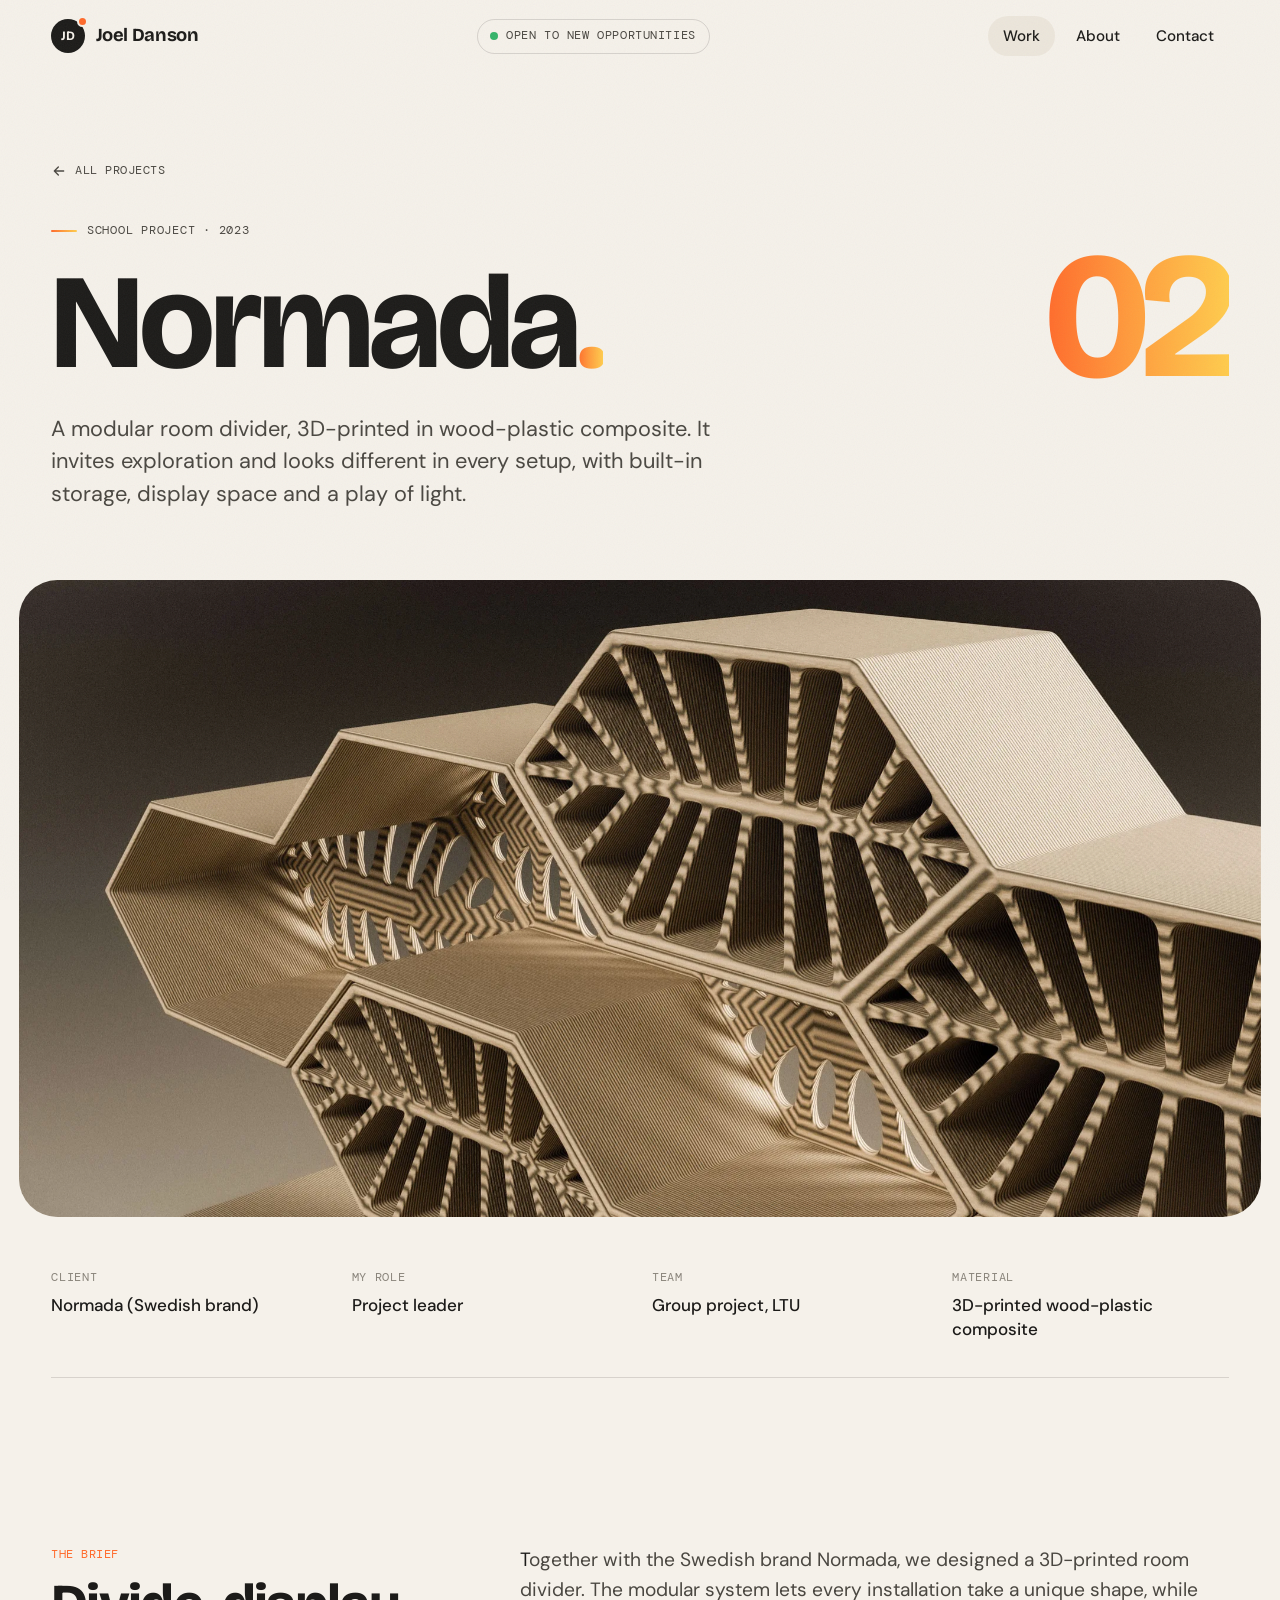
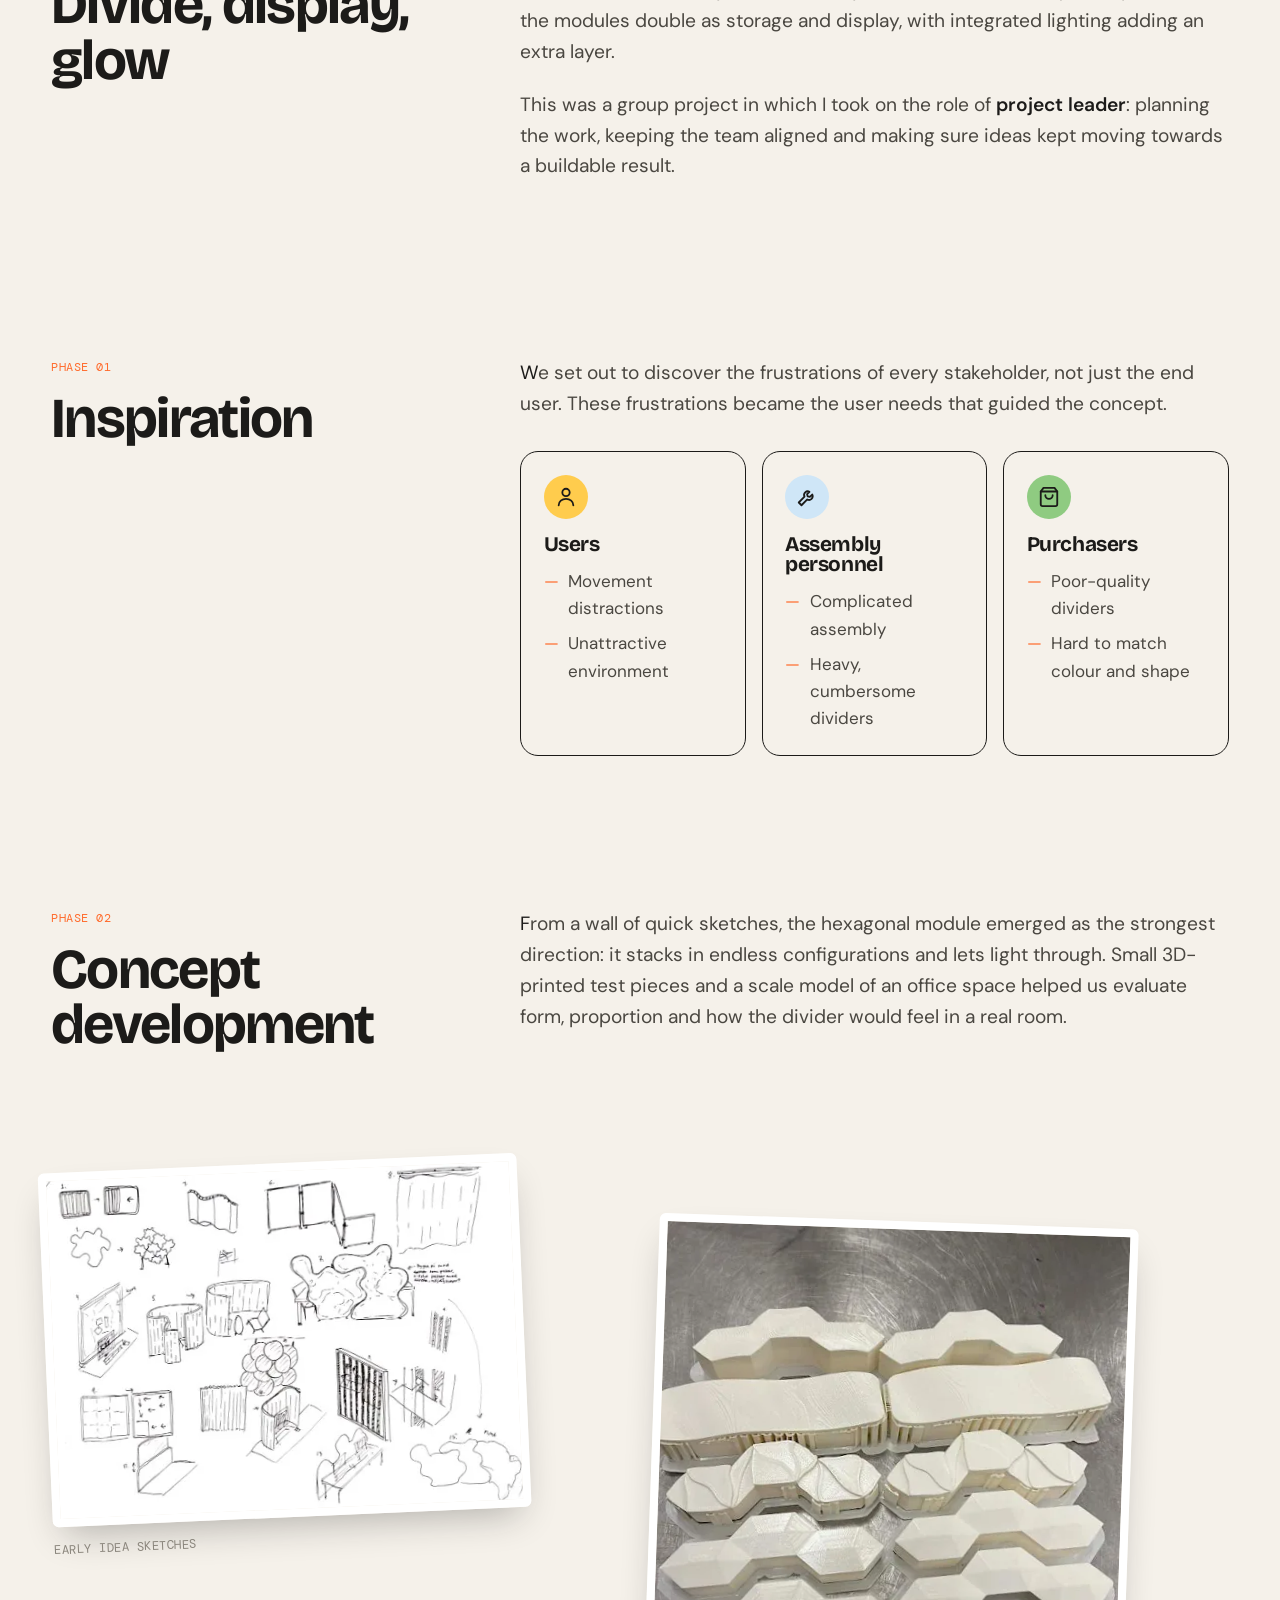
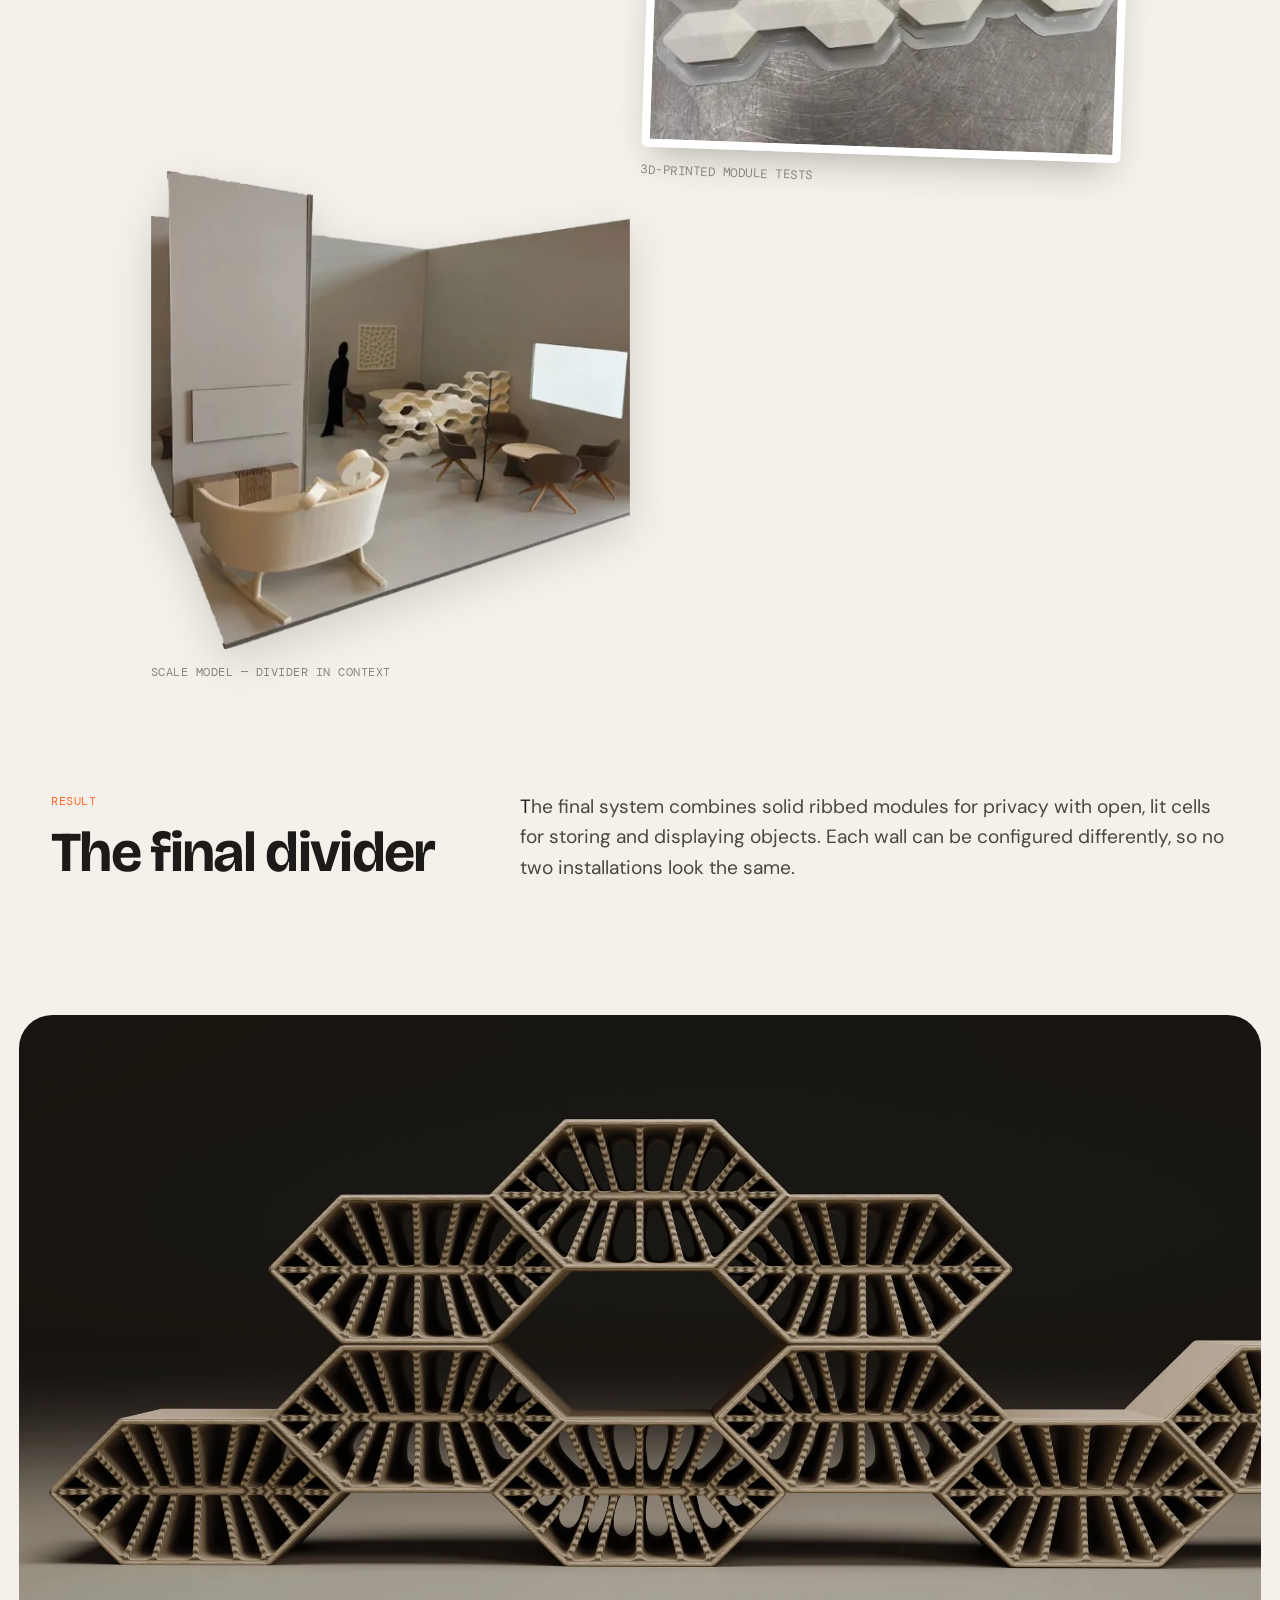
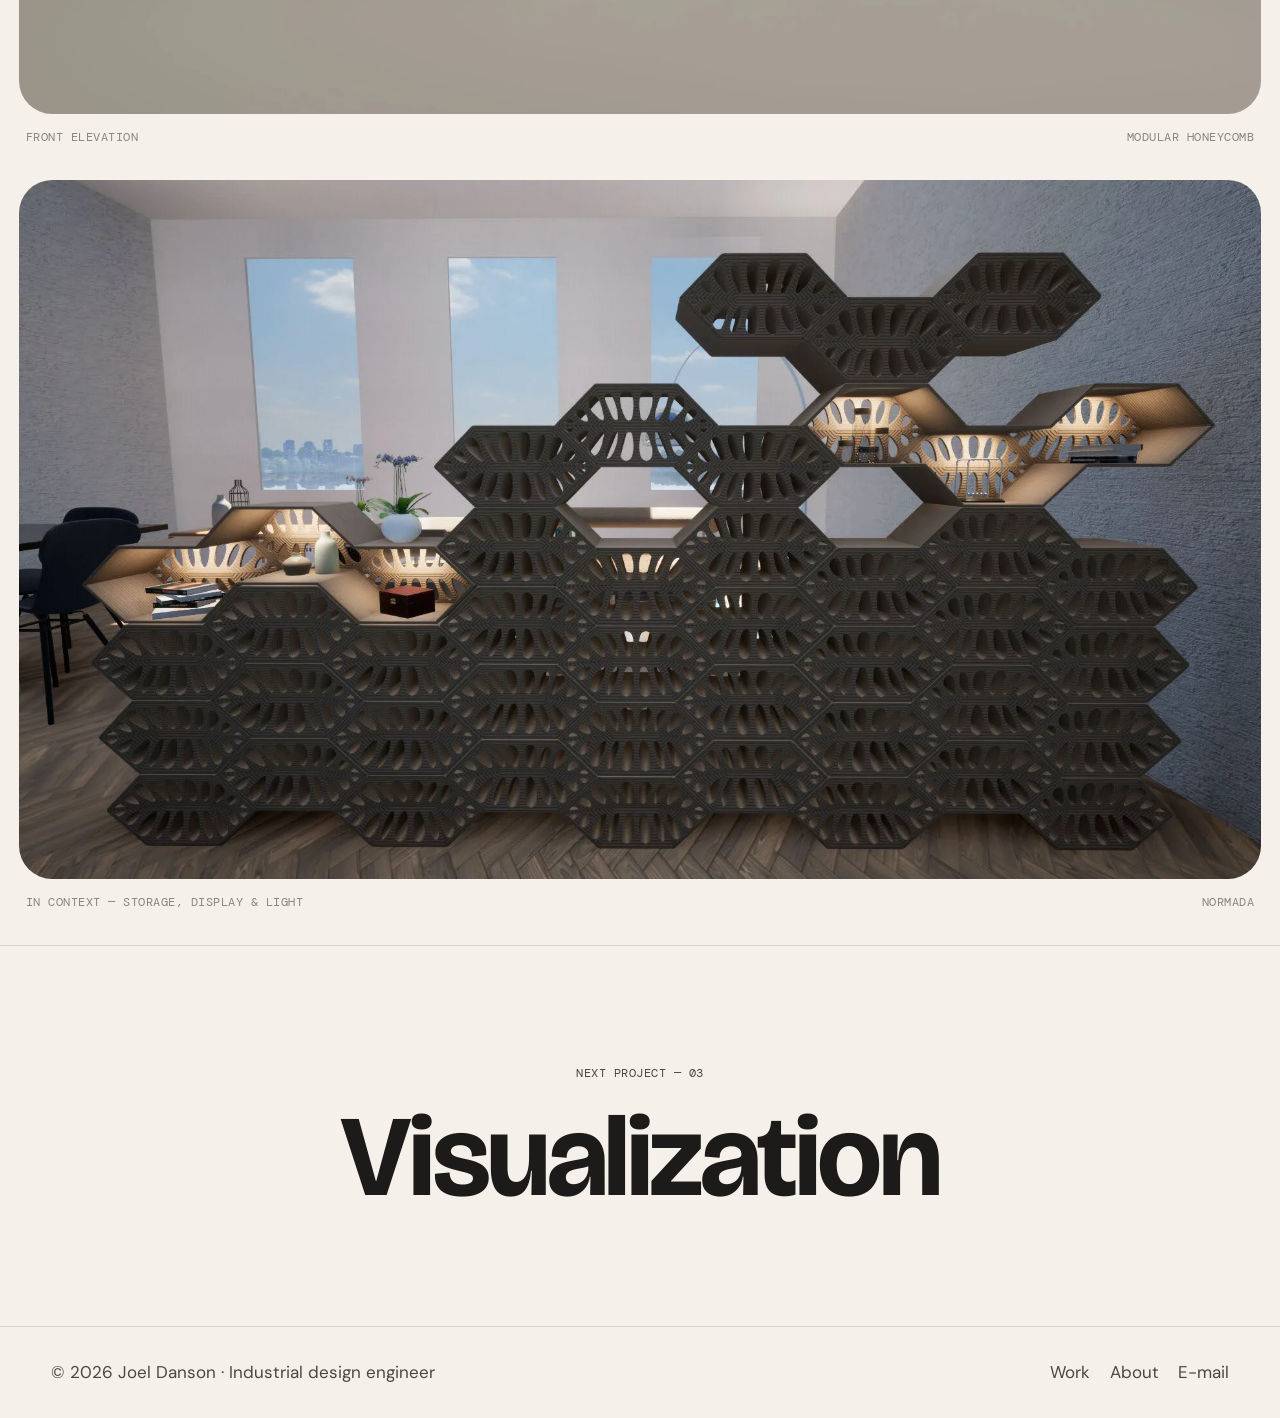
==== normada.html @ df02a3eb "Backup: portfolio before the taste-skill cleanup First version of the site (lamp hero, project cards" ====
<!DOCTYPE html>
<html lang="en">
<head>
  <meta charset="utf-8">
  <meta name="viewport" content="width=device-width, initial-scale=1">
  <title>Normada — 3D-printed room divider · Joel Danson</title>
  <meta name="description" content="School project with Swedish brand Normada: a modular room divider 3D-printed in wood-plastic composite, with storage, display and lighting.">
  <meta name="theme-color" content="#f5f1ea">
  <meta property="og:title" content="Normada — 3D-printed room divider · Joel Danson">
  <meta property="og:image" content="assets/img/normada-hero.webp">
  <link rel="icon" href="assets/favicon.svg" type="image/svg+xml">
  <link rel="preconnect" href="https://fonts.googleapis.com">
  <link rel="preconnect" href="https://fonts.gstatic.com" crossorigin>
  <link href="https://fonts.googleapis.com/css2?family=Bricolage+Grotesque:opsz,wght@12..96,400;12..96,500;12..96,600;12..96,700&family=DM+Mono:wght@400;500&family=DM+Sans:opsz,wght@9..40,400;9..40,500;9..40,600&display=swap" rel="stylesheet">
  <link rel="stylesheet" href="assets/css/styles.css">
</head>
<body>
  <a class="skip-link" href="#main">Skip to content</a>

  <header class="nav">
    <div class="wrap nav__inner">
      <a class="logo" href="index.html" aria-label="Joel Danson — home">
        <span class="logo__mark">JD</span>
        <span>Joel Danson</span>
      </a>
      <span class="status"><span class="status__dot"></span>Open to new opportunities</span>
      <button class="nav__toggle" aria-label="Menu" aria-expanded="false" aria-controls="nav-links"><span></span><span></span></button>
      <ul class="nav__links" id="nav-links">
        <li><a href="index.html#work" aria-current="page">Work</a></li>
        <li><a href="index.html#about">About</a></li>
        <li><a href="index.html#contact">Contact</a></li>
      </ul>
    </div>
  </header>

  <main id="main">
    <section class="case-hero">
      <div class="wrap">
        <a class="back mono" href="index.html#work"><svg viewBox="0 0 24 24" fill="none" stroke="currentColor" stroke-width="2" stroke-linecap="round" stroke-linejoin="round"><path d="M19 12H5M11 18l-6-6 6-6"/></svg>All projects</a>
        <div class="case-hero__top">
          <div>
            <span class="eyebrow reveal">School project · 2023</span>
            <h1 class="h-xl reveal" style="--d:.08s">Normada<span class="hl">.</span></h1>
          </div>
          <span class="case-hero__num hl reveal" style="--d:.16s" aria-hidden="true">02</span>
        </div>
        <p class="lede reveal" style="--d:.2s">A modular room divider, 3D-printed in wood-plastic composite. It invites exploration and looks different in every setup, with built-in storage, display space and a play of light.</p>
      </div>
    </section>

    <div class="case-cover reveal">
      <div class="case-cover__img">
        <img data-parallax src="assets/img/normada-hero.webp" width="2200" height="1238" alt="Close-up render of the hexagonal 3D-printed room divider modules with ribbed inner structure">
      </div>
    </div>

    <div class="wrap">
      <dl class="facts reveal">
        <div><dt>Client</dt><dd>Normada (Swedish brand)</dd></div>
        <div><dt>My role</dt><dd>Project leader</dd></div>
        <div><dt>Team</dt><dd>Group project, LTU</dd></div>
        <div><dt>Material</dt><dd>3D-printed wood-plastic composite</dd></div>
      </dl>

      <section class="chapter">
        <div class="chapter__label reveal">
          <span class="mono">The brief</span>
          <h2 class="h-md">Divide, display, glow</h2>
        </div>
        <div class="chapter__body">
          <p class="reveal">Together with the Swedish brand Normada, we designed a 3D-printed room divider. The modular system lets every installation take a unique shape, while the modules double as storage and display, with integrated lighting adding an extra layer.</p>
          <p class="reveal">This was a group project in which I took on the role of <strong>project leader</strong>: planning the work, keeping the team aligned and making sure ideas kept moving towards a buildable result.</p>
        </div>
      </section>

      <section class="chapter">
        <div class="chapter__label reveal">
          <span class="mono">Phase 01</span>
          <h2 class="h-md">Inspiration</h2>
        </div>
        <div class="chapter__body">
          <p class="reveal">We set out to discover the frustrations of every stakeholder, not just the end user. These frustrations became the user needs that guided the concept.</p>
          <div class="stakeholders">
            <div class="stake reveal">
              <span class="stake__icon"><svg viewBox="0 0 24 24" fill="none" stroke="currentColor" stroke-width="2" stroke-linecap="round" stroke-linejoin="round"><circle cx="12" cy="7" r="4"/><path d="M4 21c0-4 3.6-7 8-7s8 3 8 7"/></svg></span>
              <h3>Users</h3>
              <ul><li>Movement distractions</li><li>Unattractive environment</li></ul>
            </div>
            <div class="stake reveal" style="--d:.08s">
              <span class="stake__icon"><svg viewBox="0 0 24 24" fill="none" stroke="currentColor" stroke-width="2" stroke-linecap="round" stroke-linejoin="round"><path d="M14.7 6.3a4 4 0 0 0-5.4 5.4L3 18l3 3 6.3-6.3a4 4 0 0 0 5.4-5.4l-2.6 2.6-2.4-.6-.6-2.4z"/></svg></span>
              <h3>Assembly personnel</h3>
              <ul><li>Complicated assembly</li><li>Heavy, cumbersome dividers</li></ul>
            </div>
            <div class="stake reveal" style="--d:.16s">
              <span class="stake__icon"><svg viewBox="0 0 24 24" fill="none" stroke="currentColor" stroke-width="2" stroke-linecap="round" stroke-linejoin="round"><path d="M6 2L3 6v14a2 2 0 0 0 2 2h14a2 2 0 0 0 2-2V6l-3-4z"/><path d="M3 6h18M16 10a4 4 0 0 1-8 0"/></svg></span>
              <h3>Purchasers</h3>
              <ul><li>Poor-quality dividers</li><li>Hard to match colour and shape</li></ul>
            </div>
          </div>
        </div>
      </section>

      <section class="chapter">
        <div class="chapter__label reveal">
          <span class="mono">Phase 02</span>
          <h2 class="h-md">Concept development</h2>
        </div>
        <div class="chapter__body">
          <p class="reveal">From a wall of quick sketches, the hexagonal module emerged as the strongest direction: it stacks in endless configurations and lets light through. Small 3D-printed test pieces and a scale model of an office space helped us evaluate form, proportion and how the divider would feel in a real room.</p>
        </div>
      </section>

      <div class="pinboard">
        <figure class="pin pin--photo reveal" style="grid-column: 1 / span 5; transform: rotate(-2.5deg)">
          <img src="assets/img/normada-sketches.webp" width="496" height="362" loading="lazy" alt="Sheet of early idea sketches for room dividers">
          <figcaption class="mono">Early idea sketches</figcaption>
        </figure>
        <figure class="pin pin--photo reveal" style="grid-column: 7 / span 5; margin-top: 12%; transform: rotate(2deg); --d:.1s">
          <img src="assets/img/normada-prints.webp" width="458" height="512" loading="lazy" alt="White 3D-printed test modules laid out on a metal print bed">
          <figcaption class="mono">3D-printed module tests</figcaption>
        </figure>
        <figure class="pin pin--paper reveal" style="grid-column: 2 / span 5; margin-top: -8%; --d:.15s">
          <img src="assets/img/normada-model.webp" width="512" height="511" loading="lazy" alt="Scale model of an office interior with the divider placed among chairs and tables">
          <figcaption class="mono">Scale model — divider in context</figcaption>
        </figure>
      </div>

      <section class="chapter">
        <div class="chapter__label reveal">
          <span class="mono">Result</span>
          <h2 class="h-md">The final divider</h2>
        </div>
        <div class="chapter__body">
          <p class="reveal">The final system combines solid ribbed modules for privacy with open, lit cells for storing and displaying objects. Each wall can be configured differently, so no two installations look the same.</p>
        </div>
      </section>
    </div>

    <div class="full reveal">
      <figure class="figure">
        <img src="assets/img/normada-front.webp" width="2200" height="1238" loading="lazy" alt="Front view render of the divider modules stacked in a honeycomb pattern">
        <figcaption class="wrap mono"><span>Front elevation</span><span>Modular honeycomb</span></figcaption>
      </figure>
    </div>

    <div class="full reveal">
      <figure class="figure">
        <img src="assets/img/normada-interior.webp" width="1920" height="1080" loading="lazy" alt="The room divider in an office interior, with lit open cells used as shelves">
        <figcaption class="wrap mono"><span>In context — storage, display &amp; light</span><span>Normada</span></figcaption>
      </figure>
    </div>

    <a class="next" href="visualization.html" data-cursor="Next →">
      <span class="mono">Next project — 03</span>
      <h2>Visualization</h2>
    </a>
  </main>

  <footer class="footer">
    <div class="wrap footer__inner">
      <span>© <span data-year>2026</span> Joel Danson · Industrial design engineer</span>
      <nav class="footer__links" aria-label="Footer">
        <a href="index.html#work">Work</a>
        <a href="index.html#about">About</a>
        <a href="mailto:joel.o.danson@gmail.com">E-mail</a>
      </nav>
    </div>
  </footer>

  <div class="cursor-bubble" aria-hidden="true"></div>
  <script src="assets/js/main.js"></script>
</body>
</html>
---- assets/css/styles.css ----
/* ==========================================================================
   Joel Danson — Portfolio
   ========================================================================== */

:root {
  --paper: #f5f1ea;
  --paper-2: #ece6db;
  --ink: #1c1b19;
  --ink-2: #4a4741;
  --ink-3: #8a857c;
  --line: rgba(28, 27, 25, 0.14);
  --orange: #ff6a2b;
  --amber: #ff9a3c;
  --yellow: #ffcc4d;
  --sky: #cfe6f7;
  --green: #8fcb81;
  --beam: linear-gradient(90deg, var(--orange), var(--amber) 45%, var(--yellow));

  --f-display: "Bricolage Grotesque", "Helvetica Neue", Arial, sans-serif;
  --f-body: "DM Sans", "Helvetica Neue", Arial, sans-serif;
  --f-mono: "DM Mono", ui-monospace, "SFMono-Regular", Menlo, monospace;

  --pad: clamp(1.25rem, 4vw, 3.5rem);
  --max: 1360px;
  --radius: 22px;
  --ease: cubic-bezier(0.22, 1, 0.36, 1);
}

*,
*::before,
*::after { box-sizing: border-box; }

html { scroll-behavior: smooth; -webkit-text-size-adjust: 100%; }

body {
  margin: 0;
  background: var(--paper);
  color: var(--ink);
  font-family: var(--f-body);
  font-size: 1.0625rem;
  line-height: 1.6;
  -webkit-font-smoothing: antialiased;
  overflow-x: hidden;
}

/* subtle paper grain */
body::before {
  content: "";
  position: fixed;
  inset: 0;
  pointer-events: none;
  z-index: 100;
  opacity: 0.05;
  background-image: url("data:image/svg+xml,%3Csvg xmlns='http://www.w3.org/2000/svg' width='160' height='160'%3E%3Cfilter id='n'%3E%3CfeTurbulence type='fractalNoise' baseFrequency='.9' numOctaves='2' stitchTiles='stitch'/%3E%3C/filter%3E%3Crect width='100%25' height='100%25' filter='url(%23n)'/%3E%3C/svg%3E");
}

img { display: block; max-width: 100%; height: auto; }
a { color: inherit; text-decoration: none; }
button { font: inherit; color: inherit; background: none; border: 0; cursor: pointer; padding: 0; }

::selection { background: var(--yellow); color: var(--ink); }

:focus-visible { outline: 2px solid var(--orange); outline-offset: 3px; border-radius: 6px; }

.skip-link {
  position: absolute; left: 1rem; top: -4rem; z-index: 200;
  background: var(--ink); color: var(--paper); padding: .6rem 1rem; border-radius: 999px;
}
.skip-link:focus { top: 1rem; }

.wrap { width: 100%; max-width: var(--max); margin-inline: auto; padding-inline: var(--pad); }

.mono {
  font-family: var(--f-mono);
  font-size: 0.78rem;
  letter-spacing: 0.04em;
  text-transform: uppercase;
}

.eyebrow {
  display: inline-flex; align-items: center; gap: .6rem;
  font-family: var(--f-mono); font-size: .78rem; letter-spacing: .06em; text-transform: uppercase;
  color: var(--ink-2);
}
.eyebrow::before {
  content: ""; width: 26px; height: 2px; background: var(--beam); border-radius: 2px;
}

h1, h2, h3, h4 {
  font-family: var(--f-display);
  font-weight: 700;
  line-height: 0.98;
  letter-spacing: -0.03em;
  margin: 0;
}

.h-xl { font-size: clamp(3.2rem, 10.5vw, 10rem); }
.h-lg { font-size: clamp(2.6rem, 7vw, 6.2rem); }
.h-md { font-size: clamp(2rem, 4.4vw, 3.6rem); }
.h-sm { font-size: clamp(1.4rem, 2.4vw, 1.9rem); letter-spacing: -0.02em; line-height: 1.1; }

.hl {
  background: var(--beam);
  -webkit-background-clip: text; background-clip: text;
  color: transparent;
}

.lede { font-size: clamp(1.15rem, 1.7vw, 1.4rem); line-height: 1.5; color: var(--ink-2); max-width: 40ch; }

/* --------------------------------------------------------------------------
   Navigation
   -------------------------------------------------------------------------- */
.nav {
  position: fixed; inset: 0 0 auto 0; z-index: 50;
  transition: transform .5s var(--ease), background .3s;
}
.nav__inner {
  display: flex; align-items: center; justify-content: space-between; gap: 1rem;
  padding-block: 1rem;
}
.nav.is-scrolled { background: rgba(245, 241, 234, 0.82); backdrop-filter: blur(14px) saturate(1.4); -webkit-backdrop-filter: blur(14px) saturate(1.4); border-bottom: 1px solid var(--line); }
.nav.is-hidden { transform: translateY(-100%); }

.logo { display: inline-flex; align-items: center; gap: .65rem; font-family: var(--f-display); font-weight: 700; font-size: 1.15rem; letter-spacing: -.02em; }
.logo__mark {
  position: relative; width: 34px; height: 34px; border-radius: 50%;
  background: var(--ink); color: var(--paper);
  display: grid; place-items: center; font-size: .8rem; letter-spacing: 0;
  transition: transform .6s var(--ease);
}
.logo__mark::after {
  content: ""; position: absolute; right: -3px; top: -3px; width: 11px; height: 11px; border-radius: 50%;
  background: var(--orange); border: 2px solid var(--paper);
}
.logo:hover .logo__mark { transform: rotate(-20deg) scale(1.06); }

.nav__links { display: flex; align-items: center; gap: .35rem; list-style: none; margin: 0; padding: 0; }
.nav__links a {
  display: inline-block; padding: .5rem .95rem; border-radius: 999px; font-weight: 500; font-size: .95rem;
  transition: background .25s, color .25s;
}
.nav__links a:hover { background: var(--ink); color: var(--paper); }
.nav__links a[aria-current="page"] { background: var(--paper-2); }

.status {
  display: inline-flex; align-items: center; gap: .5rem;
  font-family: var(--f-mono); font-size: .72rem; text-transform: uppercase; letter-spacing: .05em;
  padding: .45rem .8rem; border: 1px solid var(--line); border-radius: 999px; color: var(--ink-2);
}
.status__dot { width: 8px; height: 8px; border-radius: 50%; background: #35b46a; position: relative; }
.status__dot::after {
  content: ""; position: absolute; inset: -4px; border-radius: 50%; border: 2px solid #35b46a; opacity: 0;
  animation: ping 2.2s var(--ease) infinite;
}
@keyframes ping { 0% { transform: scale(.4); opacity: .8; } 100% { transform: scale(1.5); opacity: 0; } }

.nav__toggle { display: none; width: 44px; height: 44px; border-radius: 50%; background: var(--ink); position: relative; }
.nav__toggle span { position: absolute; left: 13px; right: 13px; height: 2px; background: var(--paper); border-radius: 2px; transition: transform .35s var(--ease), opacity .2s; }
.nav__toggle span:nth-child(1) { top: 17px; }
.nav__toggle span:nth-child(2) { top: 25px; }
.nav.is-open .nav__toggle span:nth-child(1) { transform: translateY(4px) rotate(45deg); }
.nav.is-open .nav__toggle span:nth-child(2) { transform: translateY(-4px) rotate(-45deg); }

@media (max-width: 760px) {
  .status { display: none; }
  .nav__toggle { display: block; }
  .nav__links {
    position: fixed; inset: 0; z-index: -1; flex-direction: column; justify-content: center; gap: .5rem;
    background: var(--paper); opacity: 0; visibility: hidden; transition: opacity .35s, visibility .35s;
  }
  .nav__links a { font-family: var(--f-display); font-size: 2.6rem; font-weight: 700; letter-spacing: -.03em; padding: .3rem 1.2rem; }
  .nav.is-open .nav__links { opacity: 1; visibility: visible; }
  .nav.is-open { background: transparent; border-color: transparent; backdrop-filter: none; }
}

/* --------------------------------------------------------------------------
   Buttons
   -------------------------------------------------------------------------- */
.btn {
  --bg: var(--ink); --fg: var(--paper);
  position: relative; display: inline-flex; align-items: center; gap: .7rem;
  padding: .95rem 1.4rem; border-radius: 999px; background: var(--bg); color: var(--fg);
  font-weight: 600; font-size: 1rem; overflow: hidden; isolation: isolate;
  transition: transform .35s var(--ease), color .35s;
}
.btn::before {
  content: ""; position: absolute; inset: 0; z-index: -1; background: var(--beam);
  transform: translateY(101%); transition: transform .45s var(--ease);
}
.btn:hover { color: var(--ink); }
.btn:hover::before { transform: translateY(0); }
.btn:active { transform: scale(.97); }
.btn svg { width: 18px; height: 18px; transition: transform .35s var(--ease); }
.btn:hover svg { transform: translateX(3px) rotate(-45deg); }
.btn--ghost { --bg: transparent; --fg: var(--ink); box-shadow: inset 0 0 0 1.5px var(--ink); }

/* --------------------------------------------------------------------------
   Hero
   -------------------------------------------------------------------------- */
.hero {
  position: relative; min-height: 100svh; display: flex; align-items: center;
  padding-block: 7rem 4rem; overflow: hidden;
}
.hero__grid {
  position: relative; display: grid; grid-template-columns: minmax(0, .9fr) minmax(0, 1.4fr); align-items: center; gap: 2rem;
}
.hero__lamp { position: relative; z-index: 2; width: min(100%, 520px); justify-self: start; margin-left: calc(var(--pad) * -1.2); }
/* the lamp is mirrored so the shade points at the headline */
.hero__lamp img { position: relative; z-index: 2; width: 100%; filter: drop-shadow(0 30px 40px rgba(28, 27, 25, .12)); transform: scaleX(-1); animation: sway 7s ease-in-out infinite; transform-origin: 44% 92%; }
@keyframes sway { 0%, 100% { transform: scaleX(-1) rotate(0deg); } 50% { transform: scaleX(-1) rotate(1.2deg); } }

/* light beam emitted from the lamp shade */
.beam {
  --angle: 12deg;
  position: absolute; z-index: 1;
  left: 61%; top: 39%;
  width: 260vw; height: 130vw;
  transform-origin: 0 50%;
  transform: translateY(-50%) rotate(var(--angle));
  background: linear-gradient(90deg, rgba(255, 106, 43, .95), rgba(255, 154, 60, .85) 18%, rgba(255, 204, 77, .55) 38%, rgba(255, 204, 77, 0) 62%);
  clip-path: polygon(0 48.6%, 100% 18%, 100% 82%, 0 51.4%);
  pointer-events: none;
  transition: transform 1.2s var(--ease);
  mix-blend-mode: multiply;
  animation: flicker 9s steps(1) infinite;
}
@keyframes flicker { 0%, 100% { opacity: 1; } 61% { opacity: .82; } 62% { opacity: 1; } 64% { opacity: .9; } 65% { opacity: 1; } }

.hero__text { position: relative; z-index: 3; text-align: right; }
.hero__name { font-family: var(--f-display); font-weight: 400; font-size: clamp(1.4rem, 2.6vw, 2.4rem); letter-spacing: -.02em; margin-bottom: .6rem; }
.hero__title { font-size: clamp(3.4rem, 9.6vw, 9.6rem); }
.hero__title .line { display: block; overflow: hidden; padding-bottom: .06em; }
.hero__title .line > span { display: inline-block; }
.hero__title .line--small { font-size: .62em; margin-top: .05em; }
.hero__sub { margin: 2rem 0 2.4rem auto; max-width: 34ch; color: var(--ink); font-size: clamp(1.05rem, 1.4vw, 1.25rem); }
.hero__cta { display: flex; justify-content: flex-end; gap: .75rem; flex-wrap: wrap; }

.hero__meta {
  position: absolute; left: 0; right: 0; bottom: 1.6rem; z-index: 3;
  display: flex; justify-content: space-between; align-items: end; gap: 1rem;
}
.hero__meta .mono { color: var(--ink-2); }
.scroll-cue { display: inline-flex; align-items: center; gap: .6rem; }
.scroll-cue__line { width: 2px; height: 42px; background: var(--line); position: relative; overflow: hidden; border-radius: 2px; }
.scroll-cue__line::after { content: ""; position: absolute; left: 0; right: 0; height: 40%; background: var(--orange); animation: drip 1.8s var(--ease) infinite; }
@keyframes drip { 0% { top: -40%; } 100% { top: 100%; } }

/* engineering-drawing annotation */
.annot {
  position: absolute; z-index: 3; display: flex; align-items: center; gap: .5rem;
  font-family: var(--f-mono); font-size: .7rem; text-transform: uppercase; letter-spacing: .05em; color: var(--ink-2);
}
.annot::before { content: ""; width: 9px; height: 9px; border: 1.5px solid var(--ink); border-radius: 50%; background: var(--paper); }
.annot::after { content: ""; order: -1; }
.annot--joint { left: 46%; top: 9%; }
.annot--joint span { border-bottom: 1px dashed var(--ink-3); padding-bottom: 2px; }

@media (max-width: 900px) {
  .hero { align-items: flex-start; padding-top: 6rem; }
  .hero__grid { grid-template-columns: 1fr; gap: 0; }
  .hero__lamp { width: min(68vw, 360px); margin-left: -2rem; margin-bottom: -2rem; }
  .beam { top: 30%; --angle: 26deg; }
  .hero__text { text-align: left; }
  .hero__sub { margin-left: 0; }
  .hero__cta { justify-content: flex-start; }
  .annot { display: none; }
  .hero__meta { position: static; margin-top: 3rem; }
}

/* --------------------------------------------------------------------------
   Marquee
   -------------------------------------------------------------------------- */
.marquee {
  position: relative; z-index: 4; background: var(--ink); color: var(--paper);
  padding-block: 1.15rem; overflow: hidden; transform: rotate(-1.4deg); margin: 0 -2vw; width: 104vw;
  box-shadow: 0 20px 40px -20px rgba(0,0,0,.4);
}
.marquee__track { display: flex; width: max-content; animation: marquee 38s linear infinite; }
.marquee__group { display: flex; align-items: center; gap: 2.2rem; padding-right: 2.2rem; }
.marquee__item { font-family: var(--f-display); font-weight: 600; font-size: clamp(1.2rem, 2.2vw, 1.8rem); letter-spacing: -.02em; white-space: nowrap; }
.marquee__star { width: 22px; height: 22px; color: var(--yellow); flex: none; }
@keyframes marquee { to { transform: translateX(-50%); } }

/* --------------------------------------------------------------------------
   Sections
   -------------------------------------------------------------------------- */
.section { padding-block: clamp(5rem, 11vw, 9.5rem); position: relative; }
.section__head { display: flex; justify-content: space-between; align-items: end; gap: 2rem; flex-wrap: wrap; margin-bottom: clamp(2.5rem, 5vw, 4.5rem); }
.section__head .eyebrow { margin-bottom: 1.1rem; }
.section__head p { max-width: 38ch; color: var(--ink-2); margin: 0; }

/* --------------------------------------------------------------------------
   Project cards
   -------------------------------------------------------------------------- */
.projects { display: grid; grid-template-columns: repeat(12, 1fr); gap: clamp(1.25rem, 2.5vw, 2.25rem); }
.project { grid-column: span 12; position: relative; }
.project--half { grid-column: span 6; }

.project__link { display: block; }
.project__media {
  position: relative; overflow: hidden; border-radius: var(--radius); background: var(--paper-2);
  aspect-ratio: 16 / 9; isolation: isolate;
}
.project--half .project__media { aspect-ratio: 4 / 3.4; }
.project__media img {
  width: 100%; height: 100%; object-fit: cover;
  transition: transform 1.1s var(--ease), filter .6s;
}
.project__link:hover .project__media img { transform: scale(1.045); }

.project__num {
  position: absolute; right: clamp(1rem, 2.5vw, 2rem); bottom: clamp(.6rem, 2vw, 1.3rem); z-index: 2;
  font-family: var(--f-display); font-weight: 700; font-size: clamp(3.5rem, 8vw, 7rem); line-height: 1;
  color: #fff; letter-spacing: -.04em; text-shadow: 0 6px 30px rgba(0,0,0,.25);
}
.project__tag {
  position: absolute; left: 1.1rem; top: 1.1rem; z-index: 2;
  display: inline-flex; gap: .4rem; flex-wrap: wrap;
}
.chip {
  display: inline-flex; align-items: center; gap: .4rem;
  font-family: var(--f-mono); font-size: .7rem; text-transform: uppercase; letter-spacing: .05em;
  padding: .42rem .75rem; border-radius: 999px; background: rgba(245, 241, 234, .92); color: var(--ink);
  backdrop-filter: blur(8px);
}
.chip--dark { background: var(--ink); color: var(--paper); }
.chip--outline { background: transparent; box-shadow: inset 0 0 0 1px var(--line); }

.project__info { display: flex; justify-content: space-between; align-items: start; gap: 1.5rem; padding-top: 1.3rem; }
.project__title { font-size: clamp(1.7rem, 3.2vw, 2.7rem); transition: color .3s; }
.project__desc { color: var(--ink-2); margin: .5rem 0 0; max-width: 46ch; }
.project__arrow {
  flex: none; width: 56px; height: 56px; border-radius: 50%; border: 1.5px solid var(--ink);
  display: grid; place-items: center; transition: background .35s, transform .5s var(--ease), border-color .35s;
}
.project__arrow svg { width: 20px; height: 20px; transition: transform .5s var(--ease); }
.project__link:hover .project__arrow { background: var(--orange); border-color: var(--orange); transform: rotate(-45deg); }

/* cursor-follow "view" bubble */
.cursor-bubble {
  position: fixed; left: 0; top: 0; z-index: 60; pointer-events: none;
  width: 104px; height: 104px; margin: -52px 0 0 -52px; border-radius: 50%;
  background: var(--yellow); color: var(--ink);
  display: grid; place-items: center; text-align: center;
  font-family: var(--f-display); font-weight: 700; font-size: 1rem; letter-spacing: -.01em;
  transform: translate3d(var(--x, -200px), var(--y, -200px), 0) scale(0);
  transition: transform .45s var(--ease);
  will-change: transform;
}
.cursor-bubble.is-on { transform: translate3d(var(--x), var(--y), 0) scale(1); }
@media (hover: none) { .cursor-bubble { display: none; } }

@media (max-width: 760px) {
  .project--half { grid-column: span 12; }
  .project__arrow { width: 46px; height: 46px; }
}

/* --------------------------------------------------------------------------
   About
   -------------------------------------------------------------------------- */
.about { background: var(--ink); color: var(--paper); border-radius: clamp(28px, 4vw, 56px); margin-inline: clamp(.5rem, 1.5vw, 1.25rem); }
.about .eyebrow { color: rgba(245, 241, 234, .7); }
.about__grid { display: grid; grid-template-columns: minmax(0, 1fr) minmax(0, 1.15fr); gap: clamp(2.5rem, 6vw, 6rem); align-items: center; }
.about__photo { position: relative; max-width: 470px; justify-self: center; transform: rotate(-3deg); transition: transform .6s var(--ease); }
.about__photo:hover { transform: rotate(0deg) scale(1.02); }
.about__photo img { border-radius: 10px; border: 10px solid #fff; box-shadow: 0 30px 60px -20px rgba(0,0,0,.6); }
.tape {
  position: absolute; width: 120px; height: 34px; background: rgba(255, 220, 170, .82);
  top: -14px; left: 50%; transform: translateX(-50%) rotate(-4deg); z-index: 2;
  box-shadow: 0 2px 6px rgba(0,0,0,.12);
  clip-path: polygon(3% 0, 97% 4%, 100% 50%, 96% 100%, 2% 96%, 0 45%);
}
.about__sticker {
  position: absolute; right: -28px; bottom: -28px; width: 128px; height: 128px; border-radius: 50%;
  background: var(--yellow); color: var(--ink); display: grid; place-items: center; z-index: 3;
  transform: rotate(10deg);
}
.about__sticker svg { position: absolute; inset: 0; width: 100%; height: 100%; animation: spin 18s linear infinite; }
.about__sticker b { font-family: var(--f-display); font-size: 2rem; }
@keyframes spin { to { transform: rotate(360deg); } }

.about__hi { font-size: clamp(4rem, 10vw, 8rem); margin-bottom: 1.4rem; }
.about__hi .wave { display: inline-block; transform-origin: 70% 80%; animation: wave 2.6s ease-in-out infinite; }
@keyframes wave { 0%, 60%, 100% { transform: rotate(0); } 10%, 30% { transform: rotate(14deg); } 20%, 40% { transform: rotate(-8deg); } }
.about__text p { font-size: clamp(1.1rem, 1.5vw, 1.3rem); line-height: 1.6; color: rgba(245, 241, 234, .82); margin: 0 0 1.2rem; max-width: 44ch; }
.about__text strong { color: var(--paper); font-weight: 600; }

.hobbies { display: flex; flex-wrap: wrap; gap: .5rem; margin-top: 1.8rem; }
.hobbies .chip { background: rgba(245, 241, 234, .08); color: var(--paper); box-shadow: inset 0 0 0 1px rgba(245,241,234,.18); }

/* spec sheet */
.spec {
  margin-top: clamp(4rem, 8vw, 7rem);
  display: grid; grid-template-columns: repeat(3, minmax(0, 1fr));
  border-top: 1px solid rgba(245, 241, 234, .18);
}
.spec__col { padding: 2.2rem clamp(1rem, 2.5vw, 2.4rem) 0 0; }
.spec__col + .spec__col { padding-left: clamp(1rem, 2.5vw, 2.4rem); border-left: 1px solid rgba(245, 241, 234, .18); }
.spec__label { display: flex; justify-content: space-between; color: rgba(245, 241, 234, .55); margin-bottom: 1.6rem; }
.spec__item { margin-bottom: 1.8rem; }
.spec__item h3 { font-size: 1.35rem; letter-spacing: -.02em; line-height: 1.15; margin-bottom: .35rem; }
.spec__item .mono { color: var(--yellow); display: block; margin-bottom: .55rem; }
.spec__item p { margin: 0; color: rgba(245, 241, 234, .72); font-size: .98rem; }
.tags { display: flex; flex-wrap: wrap; gap: .4rem; }
.tags span {
  font-size: .88rem; padding: .35rem .7rem; border-radius: 8px;
  background: rgba(245, 241, 234, .07); color: var(--paper); border: 1px solid rgba(245, 241, 234, .12);
  transition: background .25s, color .25s, transform .25s var(--ease);
}
.tags span:hover { background: var(--yellow); color: var(--ink); transform: translateY(-2px) rotate(-2deg); }

.lang { display: grid; gap: .8rem; }
.lang__row { display: grid; grid-template-columns: 1fr auto; gap: .4rem; align-items: center; font-size: .95rem; }
.lang__row .mono { margin: 0; color: rgba(245, 241, 234, .55); }
.lang__bar { grid-column: 1 / -1; height: 4px; background: rgba(245,241,234,.1); border-radius: 4px; overflow: hidden; }
.lang__bar i { display: block; height: 100%; width: 0; background: var(--beam); border-radius: 4px; transition: width 1.4s var(--ease) .2s; }
.is-visible .lang__bar i { width: var(--w); }

@media (max-width: 900px) {
  .about__grid { grid-template-columns: 1fr; }
  .about__photo { max-width: 360px; }
  .about__sticker { right: -12px; width: 104px; height: 104px; }
  .spec { grid-template-columns: 1fr; }
  .spec__col + .spec__col { padding-left: 0; border-left: 0; border-top: 1px solid rgba(245, 241, 234, .18); }
}

/* --------------------------------------------------------------------------
   Playground strip (home)
   -------------------------------------------------------------------------- */
.strip { display: grid; grid-template-columns: repeat(6, minmax(0, 1fr)); gap: .8rem; }
.strip a { position: relative; border-radius: 16px; overflow: hidden; aspect-ratio: 1; background: var(--paper-2); }
.strip img { width: 100%; height: 100%; object-fit: cover; transition: transform .9s var(--ease); }
.strip a:hover img { transform: scale(1.08) rotate(1.5deg); }
.strip a:nth-child(odd) { transform: translateY(1.5rem); }
@media (max-width: 760px) {
  .strip { grid-template-columns: repeat(3, minmax(0, 1fr)); }
  .strip a:nth-child(odd) { transform: none; }
}

/* --------------------------------------------------------------------------
   Contact / footer
   -------------------------------------------------------------------------- */
.contact { text-align: center; overflow: hidden; }
.contact__glow {
  position: absolute; left: 50%; top: 55%; width: min(1100px, 140vw); aspect-ratio: 1; transform: translate(-50%, -50%);
  background: radial-gradient(closest-side, rgba(255, 204, 77, .55), rgba(255, 154, 60, .25) 45%, transparent 72%);
  z-index: -1; filter: blur(10px);
}
.contact h2 { font-size: clamp(3rem, 11vw, 10.5rem); margin: 1.2rem 0 2.2rem; }
.contact__mail {
  display: inline-flex; align-items: center; gap: .9rem; flex-wrap: wrap; justify-content: center;
  font-family: var(--f-display); font-weight: 600; font-size: clamp(1.25rem, 3.2vw, 2.4rem); letter-spacing: -.02em;
  border-bottom: 3px solid var(--ink); padding-bottom: .2rem; transition: color .3s, border-color .3s;
}
.contact__mail:hover { color: var(--orange); border-color: var(--orange); }
.contact__actions { display: flex; justify-content: center; flex-wrap: wrap; gap: .75rem; margin-top: 2.6rem; }
.copy-toast {
  position: fixed; left: 50%; bottom: 2rem; z-index: 90; transform: translate(-50%, 150%);
  background: var(--ink); color: var(--paper); padding: .8rem 1.2rem; border-radius: 999px; font-weight: 500;
  transition: transform .45s var(--ease);
}
.copy-toast.is-on { transform: translate(-50%, 0); }

.footer { border-top: 1px solid var(--line); padding-block: 2rem; }
.footer__inner { display: flex; justify-content: space-between; align-items: center; flex-wrap: wrap; gap: 1rem; color: var(--ink-2); }
.footer__links { display: flex; gap: 1.2rem; }
.footer__links a:hover { color: var(--orange); }

/* --------------------------------------------------------------------------
   Case study pages
   -------------------------------------------------------------------------- */
.case-hero { padding-top: clamp(7rem, 14vw, 10rem); padding-bottom: clamp(2rem, 4vw, 3rem); }
.case-hero__top { display: flex; justify-content: space-between; align-items: end; gap: 2rem; flex-wrap: wrap; }
.case-hero__num { font-family: var(--f-display); font-weight: 700; font-size: clamp(5rem, 14vw, 12rem); line-height: .8; letter-spacing: -.05em; }
.case-hero h1 { margin-top: 1rem; }
.case-hero .lede { margin-top: 1.5rem; max-width: 48ch; }
.back { display: inline-flex; align-items: center; gap: .5rem; margin-bottom: 2rem; color: var(--ink-2); }
.back svg { width: 16px; height: 16px; transition: transform .35s var(--ease); }
.back:hover { color: var(--ink); }
.back:hover svg { transform: translateX(-4px); }

.case-cover { padding-inline: clamp(.5rem, 1.5vw, 1.25rem); }
.case-cover__img { border-radius: clamp(20px, 3vw, 40px); overflow: hidden; aspect-ratio: 16 / 8.2; background: var(--paper-2); }
.case-cover__img img { width: 100%; height: 115%; object-fit: cover; will-change: transform; }

.facts {
  display: grid; grid-template-columns: repeat(4, minmax(0, 1fr)); gap: 1.5rem;
  padding-block: 2.2rem; border-bottom: 1px solid var(--line); margin-bottom: clamp(3rem, 7vw, 6rem);
}
.facts dt { font-family: var(--f-mono); font-size: .72rem; text-transform: uppercase; letter-spacing: .06em; color: var(--ink-3); margin-bottom: .45rem; }
.facts dd { margin: 0; font-weight: 500; line-height: 1.4; }
@media (max-width: 760px) { .facts { grid-template-columns: repeat(2, minmax(0, 1fr)); } }

.chapter { display: grid; grid-template-columns: minmax(0, 4fr) minmax(0, 7fr); gap: clamp(1.5rem, 5vw, 5rem); padding-block: clamp(2.5rem, 6vw, 5rem); }
.chapter__label { position: sticky; top: 6rem; align-self: start; }
.chapter__label .mono { color: var(--orange); display: block; margin-bottom: .8rem; }
.chapter__body > p { font-size: clamp(1.1rem, 1.5vw, 1.3rem); line-height: 1.6; color: var(--ink-2); margin: 0 0 1.4rem; max-width: 58ch; }
.chapter__body > p:first-child::first-letter { color: var(--ink); }
@media (max-width: 860px) { .chapter { grid-template-columns: 1fr; } .chapter__label { position: static; } }

.methods { display: flex; flex-wrap: wrap; gap: .5rem; margin-top: 1.6rem; }

/* quote board (user insights) */
.insights { position: relative; display: grid; grid-template-columns: repeat(3, minmax(0, 1fr)); gap: 1rem; margin-top: 2rem; }
.quote {
  position: relative; background: var(--sky); border-radius: 18px 18px 18px 4px; padding: 1.2rem 1.25rem 1.3rem;
  font-family: var(--f-display); font-weight: 500; font-size: 1.12rem; line-height: 1.3; letter-spacing: -.01em;
  transition: transform .5s var(--ease), background .3s;
}
.quote:nth-child(3n+2) { transform: rotate(1.4deg); }
.quote:nth-child(3n) { transform: rotate(-1.2deg); }
.quote:hover { transform: rotate(0) translateY(-4px); background: #bfdcf2; }
.quote .mono { display: block; font-size: .66rem; color: rgba(28,27,25,.55); margin-bottom: .55rem; }
@media (max-width: 760px) { .insights { grid-template-columns: 1fr; } }

/* stakeholders (Normada) */
.stakeholders { display: grid; grid-template-columns: repeat(3, minmax(0, 1fr)); gap: 1rem; margin-top: 2rem; }
.stake { border: 1.5px solid var(--ink); border-radius: 18px; padding: 1.4rem; background: var(--paper); transition: transform .5s var(--ease), box-shadow .5s var(--ease); }
.stake:hover { transform: translate(-4px, -4px); box-shadow: 6px 6px 0 var(--ink); }
.stake__icon { width: 44px; height: 44px; border-radius: 50%; display: grid; place-items: center; background: var(--yellow); margin-bottom: 1rem; }
.stake__icon svg { width: 22px; height: 22px; }
.stake:nth-child(2) .stake__icon { background: var(--sky); }
.stake:nth-child(3) .stake__icon { background: var(--green); }
.stake h3 { font-size: 1.3rem; margin-bottom: .8rem; letter-spacing: -.02em; }
.stake ul { list-style: none; margin: 0; padding: 0; display: grid; gap: .5rem; color: var(--ink-2); }
.stake li { display: flex; gap: .6rem; align-items: baseline; }
.stake li::before { content: "—"; color: var(--orange); }
@media (max-width: 760px) { .stakeholders { grid-template-columns: 1fr; } }

/* galleries */
.full { padding-inline: clamp(.5rem, 1.5vw, 1.25rem); margin-block: clamp(1rem, 3vw, 2rem); }
.full img { width: 100%; border-radius: clamp(18px, 2.6vw, 34px); }
.figure { margin: 0; }
.figure figcaption { display: flex; justify-content: space-between; gap: 1rem; padding: .9rem .4rem 0; color: var(--ink-3); }

.pinboard { position: relative; display: grid; grid-template-columns: repeat(12, 1fr); gap: 1.25rem; margin-block: 2rem; }
.pin { position: relative; margin: 0; }
.pin img { width: 100%; }
.pin--paper img { filter: drop-shadow(0 14px 22px rgba(28,27,25,.16)); }
.pin--photo img { border-radius: 6px; border: 8px solid #fff; box-shadow: 0 18px 36px -12px rgba(28,27,25,.3); }
.pin figcaption { margin-top: .9rem; color: var(--ink-3); }

.cad-stage {
  position: relative; border-radius: clamp(18px, 2.6vw, 34px); padding: clamp(1.5rem, 5vw, 4rem);
  background-color: #eef3f7;
  background-image:
    linear-gradient(rgba(60, 110, 160, .09) 1px, transparent 1px),
    linear-gradient(90deg, rgba(60, 110, 160, .09) 1px, transparent 1px);
  background-size: 28px 28px;
  overflow: hidden;
}
.cad-stage img { width: min(100%, 860px); margin-inline: auto; position: relative; }
.cad-stage .mono { position: absolute; color: #4c6d8c; font-size: .68rem; }
.cad-stage .tl { left: 1.4rem; top: 1.2rem; }
.cad-stage .br { right: 1.4rem; bottom: 1.2rem; }

.split { display: grid; grid-template-columns: repeat(2, minmax(0, 1fr)); gap: 1rem; padding-inline: clamp(.5rem, 1.5vw, 1.25rem); }
.split img { width: 100%; height: 100%; object-fit: cover; border-radius: clamp(18px, 2.6vw, 30px); }
@media (max-width: 760px) { .split { grid-template-columns: 1fr; } }

/* visualization gallery */
.gallery { columns: 3 320px; column-gap: 1rem; }
.gallery__item {
  break-inside: avoid; margin-bottom: 1rem; position: relative; display: block; width: 100%;
  border-radius: 20px; overflow: hidden; background: var(--paper-2); text-align: left;
}
.gallery__item img { width: 100%; transition: transform 1s var(--ease); }
.gallery__item:hover img { transform: scale(1.05); }
.gallery__cap {
  position: absolute; left: .8rem; right: .8rem; bottom: .8rem; display: flex; justify-content: space-between; align-items: center;
  background: rgba(245, 241, 234, .92); backdrop-filter: blur(8px); border-radius: 12px; padding: .6rem .85rem;
  transform: translateY(130%); transition: transform .5s var(--ease);
}
.gallery__cap b { font-family: var(--f-display); font-size: 1.05rem; letter-spacing: -.01em; }
.gallery__item:hover .gallery__cap, .gallery__item:focus-visible .gallery__cap { transform: translateY(0); }
@media (hover: none) { .gallery__cap { transform: none; } }

/* lightbox */
.lightbox {
  position: fixed; inset: 0; z-index: 120; display: grid; place-items: center; padding: 4.5rem 1rem 2rem;
  background: rgba(20, 19, 17, .92); backdrop-filter: blur(6px);
  opacity: 0; visibility: hidden; transition: opacity .35s, visibility .35s;
}
.lightbox.is-open { opacity: 1; visibility: visible; }
.lightbox img { max-height: calc(100svh - 7rem); max-width: min(100%, 1400px); width: auto; border-radius: 14px; transform: scale(.96); transition: transform .45s var(--ease); }
.lightbox.is-open img { transform: scale(1); }
.lightbox__bar { position: absolute; top: 1rem; left: 1rem; right: 1rem; display: flex; justify-content: space-between; align-items: center; color: var(--paper); }
.lightbox__btn { width: 48px; height: 48px; border-radius: 50%; background: rgba(245,241,234,.12); color: var(--paper); display: grid; place-items: center; transition: background .25s; }
.lightbox__btn:hover { background: var(--orange); }
.lightbox__btn svg { width: 20px; height: 20px; }
.lightbox__nav { position: absolute; top: 50%; transform: translateY(-50%); }
.lightbox__nav--prev { left: 1rem; }
.lightbox__nav--next { right: 1rem; }

/* next project */
.next {
  display: block; position: relative; overflow: hidden; border-top: 1px solid var(--line);
  padding-block: clamp(4rem, 9vw, 7rem); text-align: center; isolation: isolate;
}
.next::before {
  content: ""; position: absolute; inset: 0; z-index: -1; background: var(--beam);
  transform: scaleY(0); transform-origin: bottom; transition: transform .7s var(--ease);
}
.next:hover::before { transform: scaleY(1); }
.next .mono { color: var(--ink-2); }
.next h2 { margin-top: 1rem; font-size: clamp(3rem, 9vw, 8rem); transition: transform .7s var(--ease); }
.next:hover h2 { transform: scale(1.03); }

/* --------------------------------------------------------------------------
   Reveal animations
   -------------------------------------------------------------------------- */
.js .reveal { opacity: 0; transform: translateY(36px); transition: opacity 1s var(--ease), transform 1s var(--ease); transition-delay: var(--d, 0s); }
.js .reveal.is-visible { opacity: 1; transform: none; }
.js .hero__title .line > span { transform: translateY(105%); transition: transform 1.1s var(--ease); transition-delay: var(--d, 0s); }
.js .is-loaded .hero__title .line > span { transform: none; }

@media (prefers-reduced-motion: reduce) {
  *, *::before, *::after { animation-duration: .001ms !important; animation-iteration-count: 1 !important; transition-duration: .001ms !important; scroll-behavior: auto !important; }
  .js .reveal { opacity: 1; transform: none; }
  .js .hero__title .line > span { transform: none; }
}

/* --------------------------------------------------------------------------
   Fixes & small-screen tweaks
   -------------------------------------------------------------------------- */
blockquote.quote { margin: 0; }
button.gallery__item { cursor: zoom-in; }
.chapter__body strong { color: var(--ink); font-weight: 600; }

@media (max-width: 760px) {
  .pinboard { grid-template-columns: 1fr; gap: 2rem; }
  .pinboard .pin { grid-column: 1 / -1 !important; margin-top: 0 !important; }
  .case-cover__img { aspect-ratio: 4 / 3.4; }
  .figure figcaption { flex-direction: column; gap: .2rem; }
}
.copy-toast { opacity: 0; visibility: hidden; transition: transform .45s var(--ease), opacity .3s, visibility .3s; }
.copy-toast.is-on { opacity: 1; visibility: visible; }
@media (max-width: 900px) {
  .hero { flex-direction: column; align-items: stretch; min-height: auto; }
  .hero__meta .scroll-cue { display: none; }
  .hero__title { font-size: clamp(3.2rem, 15vw, 6rem); }
}
html, body { overflow-x: clip; }
.gallery__item video { display: block; width: 100%; height: auto; }
.gallery__item--video { margin: 0 0 1rem; }
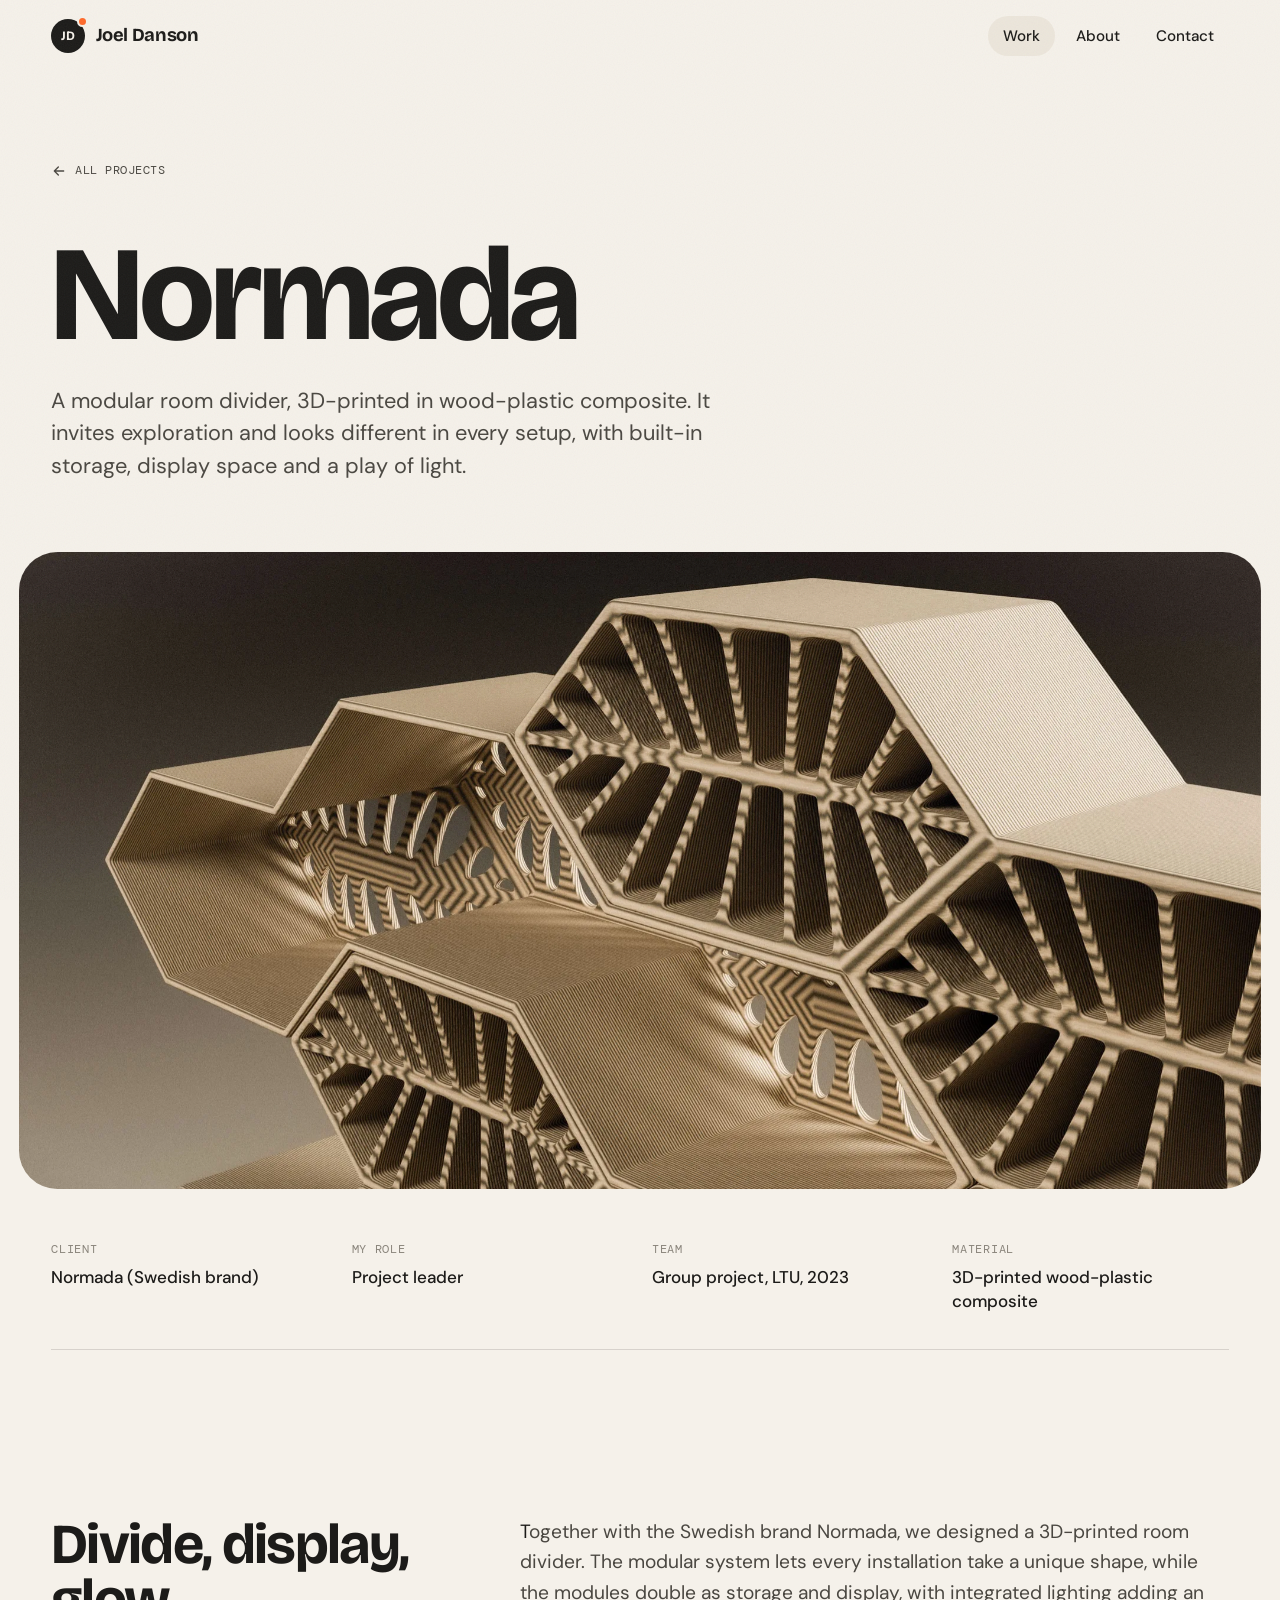
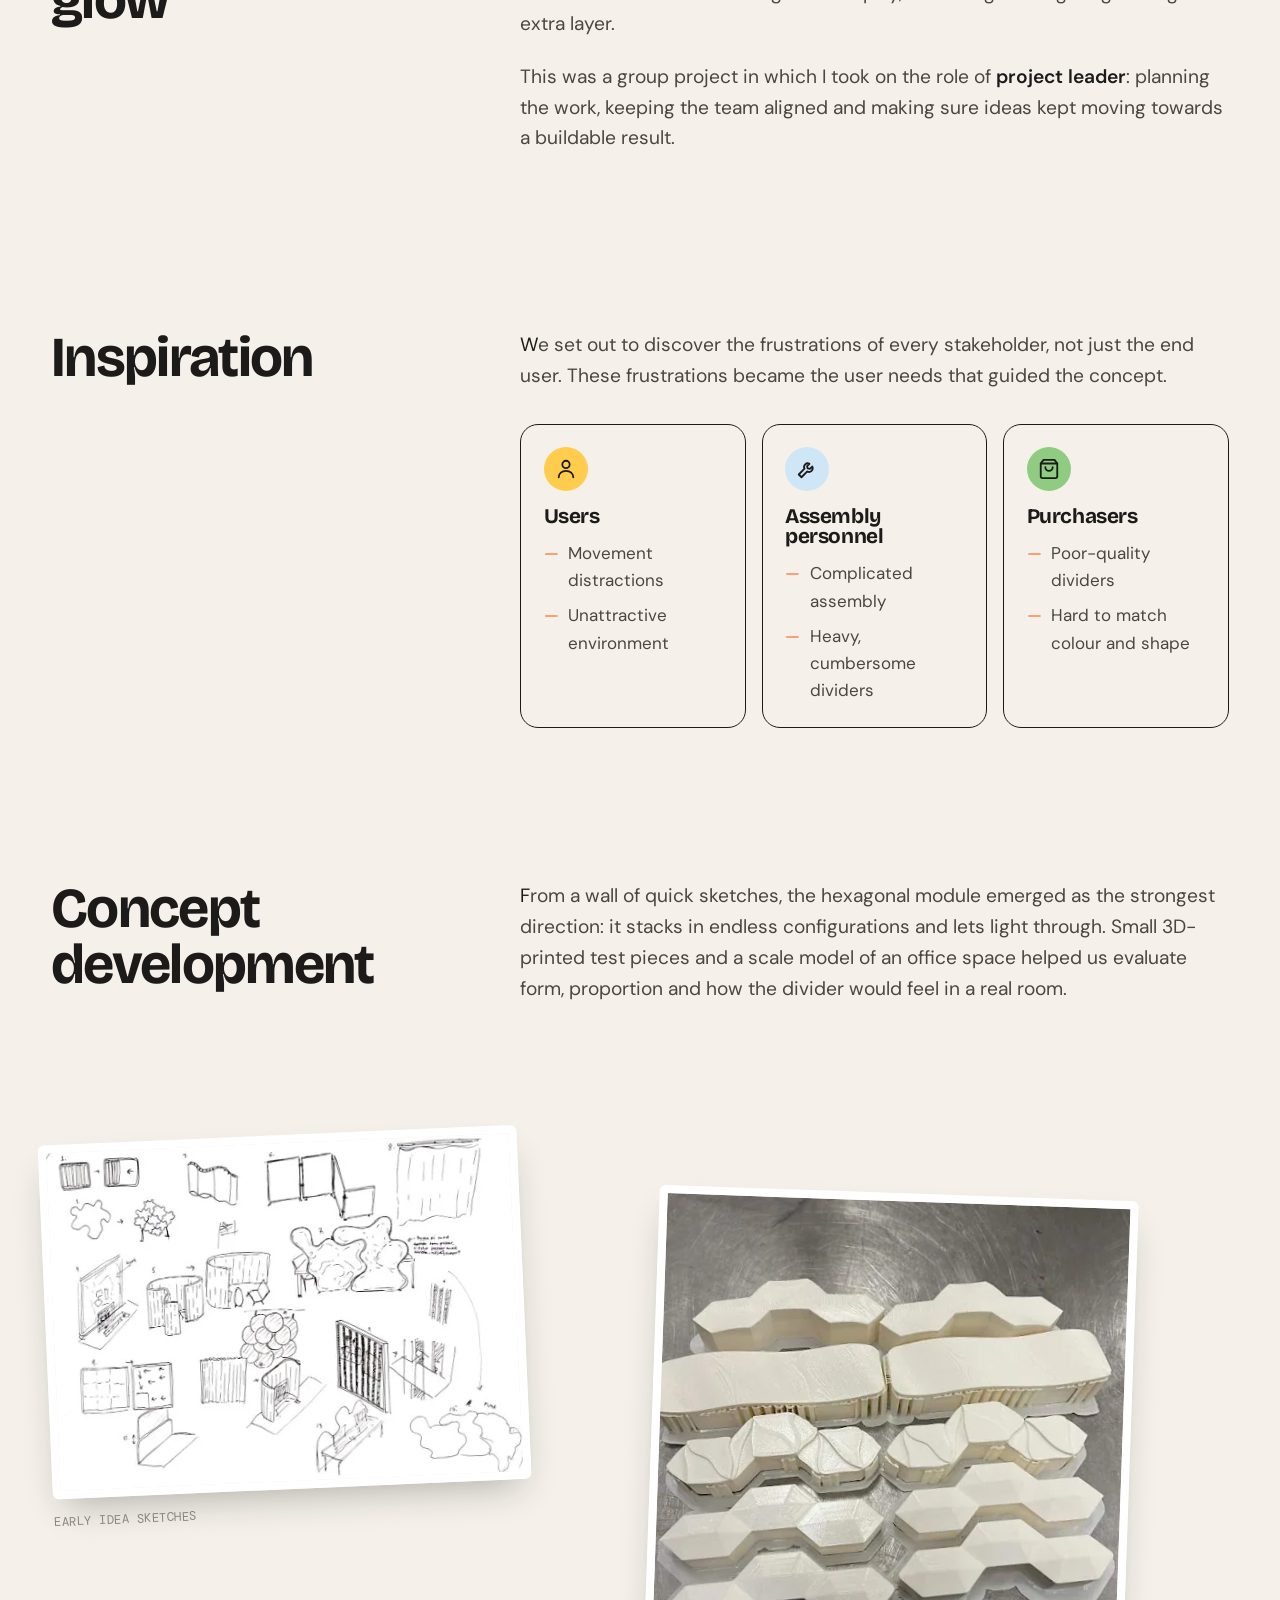
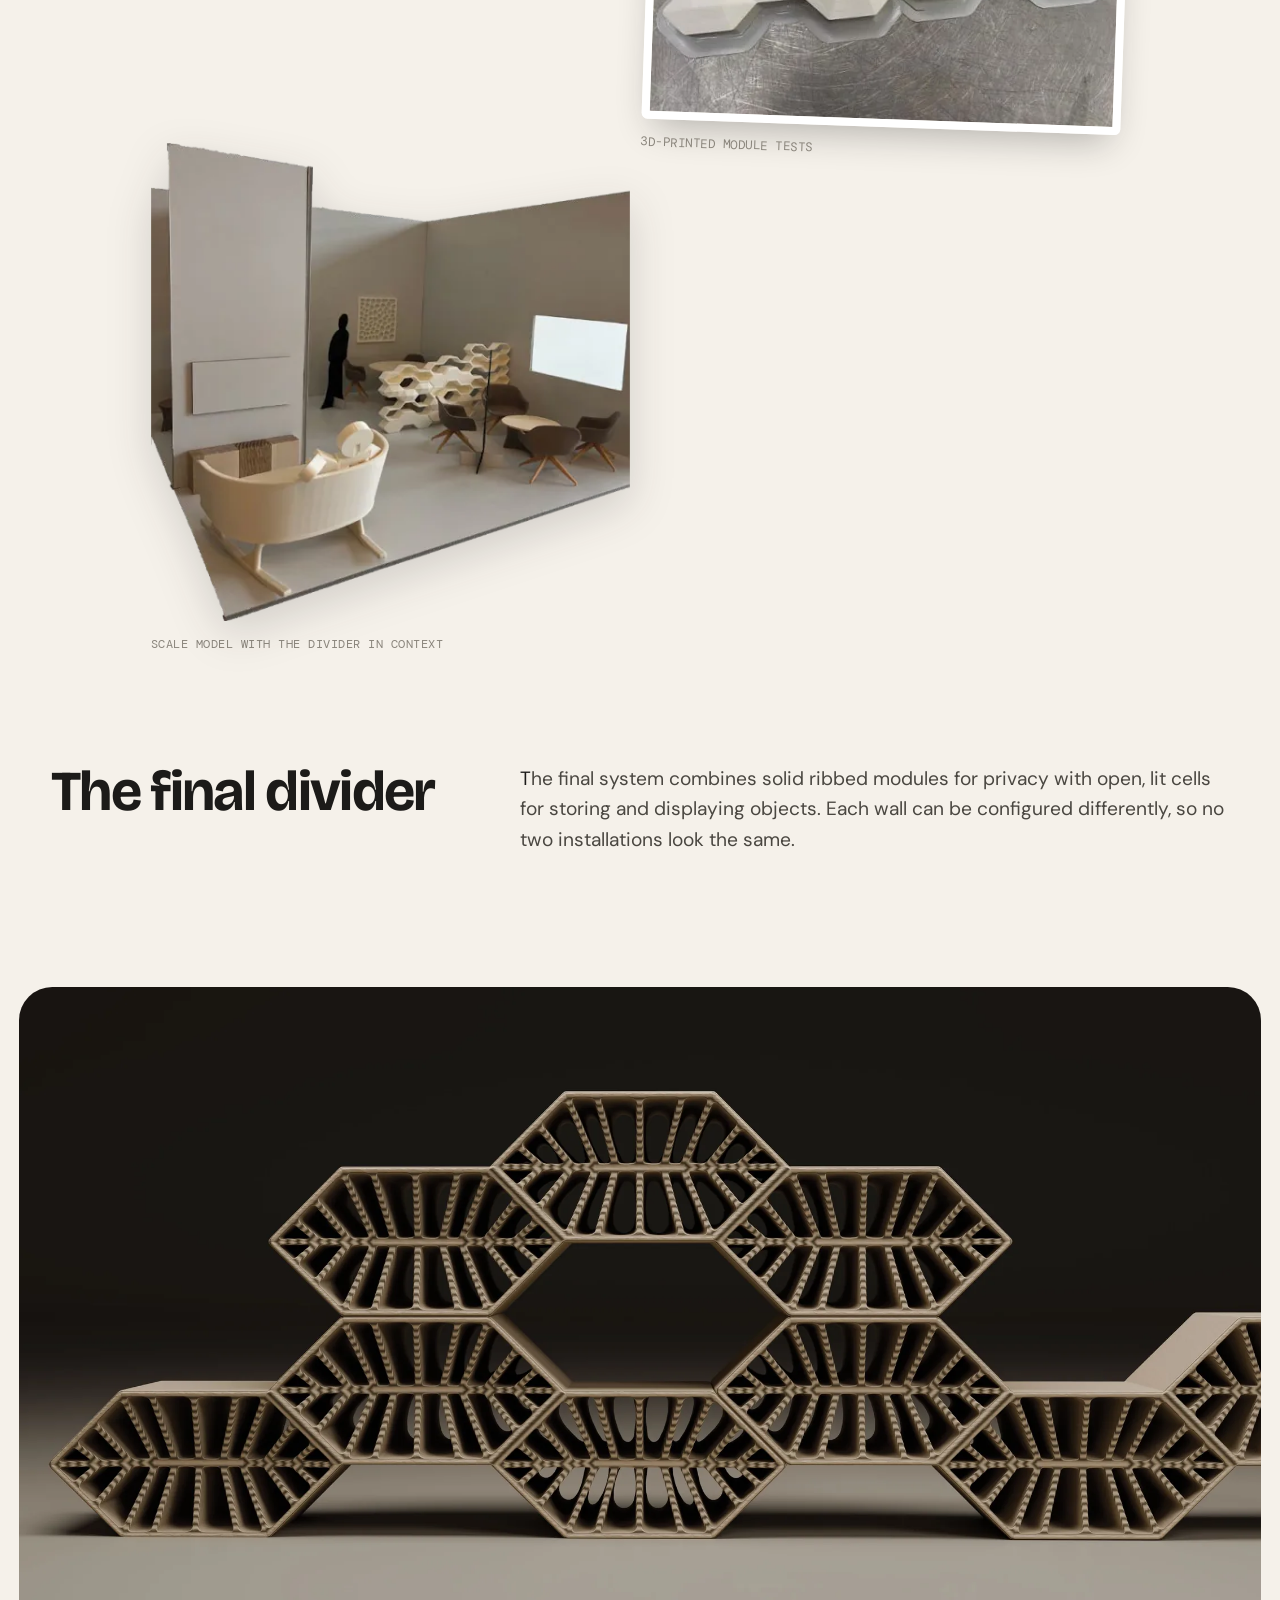
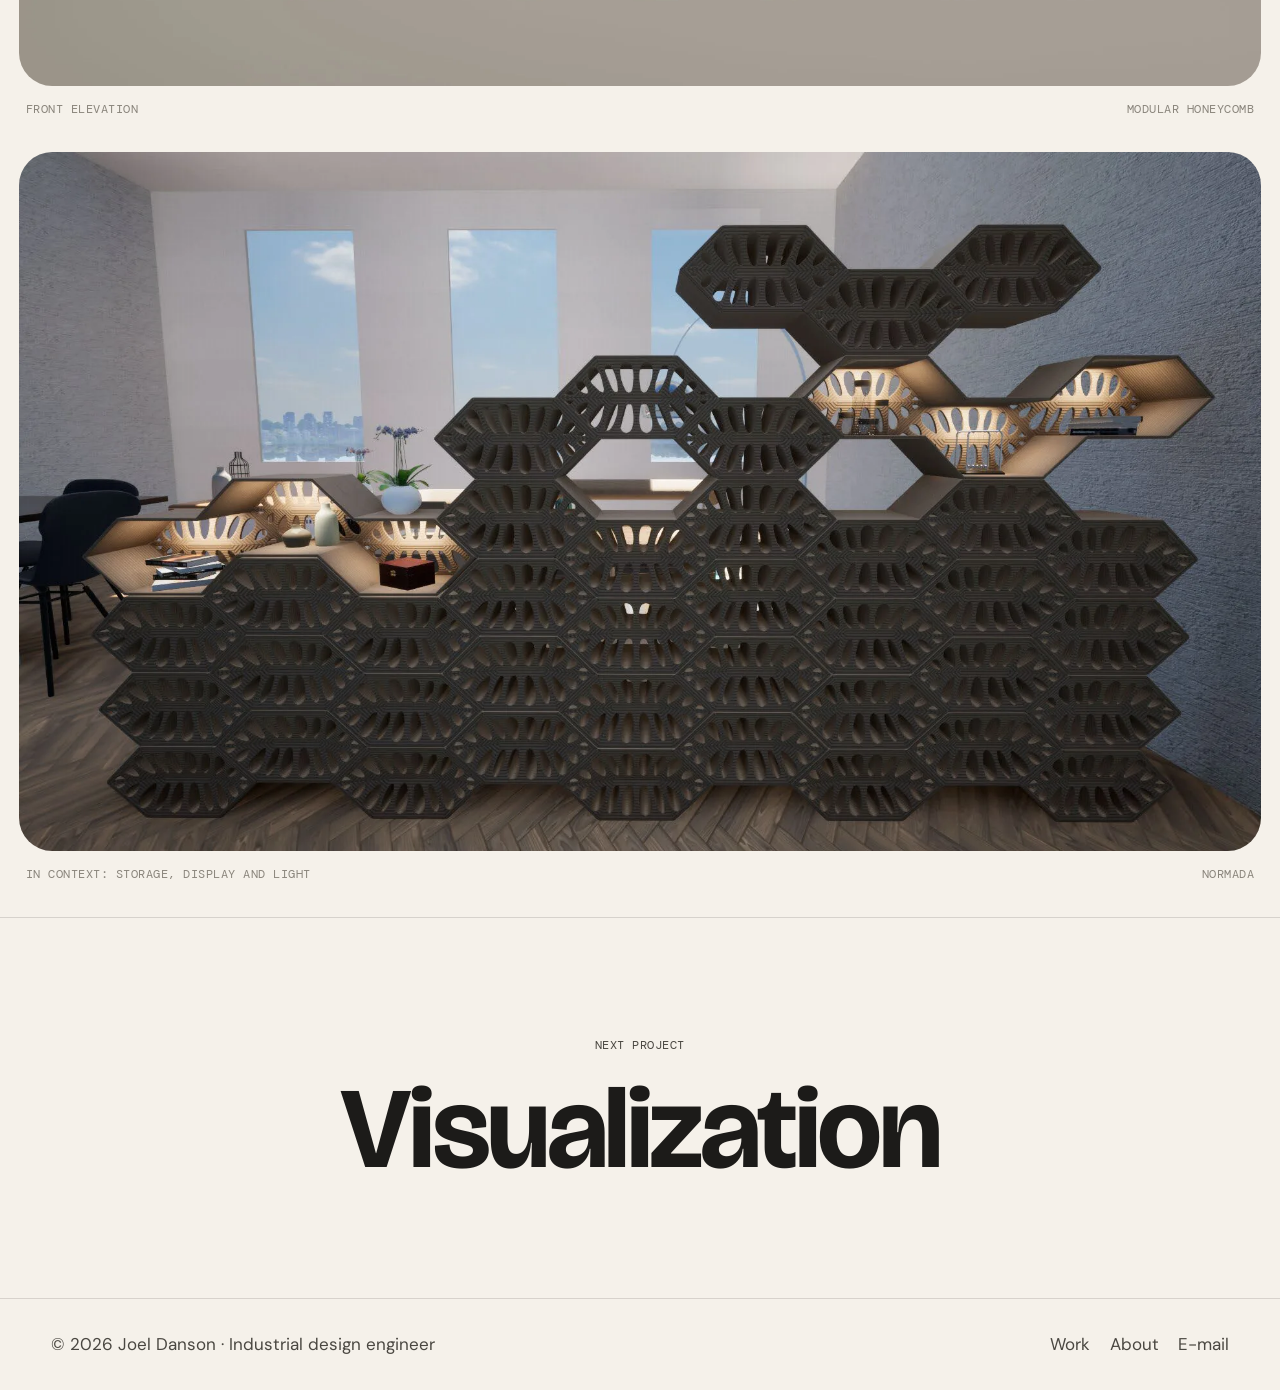
==== commit d765cb2d: "Clean up copy: em dashes, emoji, numbering and invented details - Replace every em dash with a comma" ====
--- a/normada.html
+++ b/normada.html
@@ -3,10 +3,10 @@
 <head>
   <meta charset="utf-8">
   <meta name="viewport" content="width=device-width, initial-scale=1">
-  <title>Normada — 3D-printed room divider · Joel Danson</title>
+  <title>Normada, 3D-printed room divider | Joel Danson</title>
   <meta name="description" content="School project with Swedish brand Normada: a modular room divider 3D-printed in wood-plastic composite, with storage, display and lighting.">
   <meta name="theme-color" content="#f5f1ea">
-  <meta property="og:title" content="Normada — 3D-printed room divider · Joel Danson">
+  <meta property="og:title" content="Normada, 3D-printed room divider | Joel Danson">
   <meta property="og:image" content="assets/img/normada-hero.webp">
   <link rel="icon" href="assets/favicon.svg" type="image/svg+xml">
   <link rel="preconnect" href="https://fonts.googleapis.com">
@@ -19,11 +19,10 @@
 
   <header class="nav">
     <div class="wrap nav__inner">
-      <a class="logo" href="index.html" aria-label="Joel Danson — home">
+      <a class="logo" href="index.html" aria-label="Joel Danson, home">
         <span class="logo__mark">JD</span>
         <span>Joel Danson</span>
       </a>
-      <span class="status"><span class="status__dot"></span>Open to new opportunities</span>
       <button class="nav__toggle" aria-label="Menu" aria-expanded="false" aria-controls="nav-links"><span></span><span></span></button>
       <ul class="nav__links" id="nav-links">
         <li><a href="index.html#work" aria-current="page">Work</a></li>
@@ -39,10 +38,8 @@
         <a class="back mono" href="index.html#work"><svg viewBox="0 0 24 24" fill="none" stroke="currentColor" stroke-width="2" stroke-linecap="round" stroke-linejoin="round"><path d="M19 12H5M11 18l-6-6 6-6"/></svg>All projects</a>
         <div class="case-hero__top">
           <div>
-            <span class="eyebrow reveal">School project · 2023</span>
-            <h1 class="h-xl reveal" style="--d:.08s">Normada<span class="hl">.</span></h1>
+            <h1 class="h-xl reveal" style="--d:.08s">Normada</h1>
           </div>
-          <span class="case-hero__num hl reveal" style="--d:.16s" aria-hidden="true">02</span>
         </div>
         <p class="lede reveal" style="--d:.2s">A modular room divider, 3D-printed in wood-plastic composite. It invites exploration and looks different in every setup, with built-in storage, display space and a play of light.</p>
       </div>
@@ -58,13 +55,12 @@
       <dl class="facts reveal">
         <div><dt>Client</dt><dd>Normada (Swedish brand)</dd></div>
         <div><dt>My role</dt><dd>Project leader</dd></div>
-        <div><dt>Team</dt><dd>Group project, LTU</dd></div>
+        <div><dt>Team</dt><dd>Group project, LTU, 2023</dd></div>
         <div><dt>Material</dt><dd>3D-printed wood-plastic composite</dd></div>
       </dl>
 
       <section class="chapter">
         <div class="chapter__label reveal">
-          <span class="mono">The brief</span>
           <h2 class="h-md">Divide, display, glow</h2>
         </div>
         <div class="chapter__body">
@@ -75,7 +71,6 @@
 
       <section class="chapter">
         <div class="chapter__label reveal">
-          <span class="mono">Phase 01</span>
           <h2 class="h-md">Inspiration</h2>
         </div>
         <div class="chapter__body">
@@ -102,7 +97,6 @@
 
       <section class="chapter">
         <div class="chapter__label reveal">
-          <span class="mono">Phase 02</span>
           <h2 class="h-md">Concept development</h2>
         </div>
         <div class="chapter__body">
@@ -121,13 +115,12 @@
         </figure>
         <figure class="pin pin--paper reveal" style="grid-column: 2 / span 5; margin-top: -8%; --d:.15s">
           <img src="assets/img/normada-model.webp" width="512" height="511" loading="lazy" alt="Scale model of an office interior with the divider placed among chairs and tables">
-          <figcaption class="mono">Scale model — divider in context</figcaption>
+          <figcaption class="mono">Scale model with the divider in context</figcaption>
         </figure>
       </div>
 
       <section class="chapter">
         <div class="chapter__label reveal">
-          <span class="mono">Result</span>
           <h2 class="h-md">The final divider</h2>
         </div>
         <div class="chapter__body">
@@ -146,12 +139,12 @@
     <div class="full reveal">
       <figure class="figure">
         <img src="assets/img/normada-interior.webp" width="1920" height="1080" loading="lazy" alt="The room divider in an office interior, with lit open cells used as shelves">
-        <figcaption class="wrap mono"><span>In context — storage, display &amp; light</span><span>Normada</span></figcaption>
+        <figcaption class="wrap mono"><span>In context: storage, display and light</span><span>Normada</span></figcaption>
       </figure>
     </div>
 
     <a class="next" href="visualization.html" data-cursor="Next →">
-      <span class="mono">Next project — 03</span>
+      <span class="mono">Next project</span>
       <h2>Visualization</h2>
     </a>
   </main>
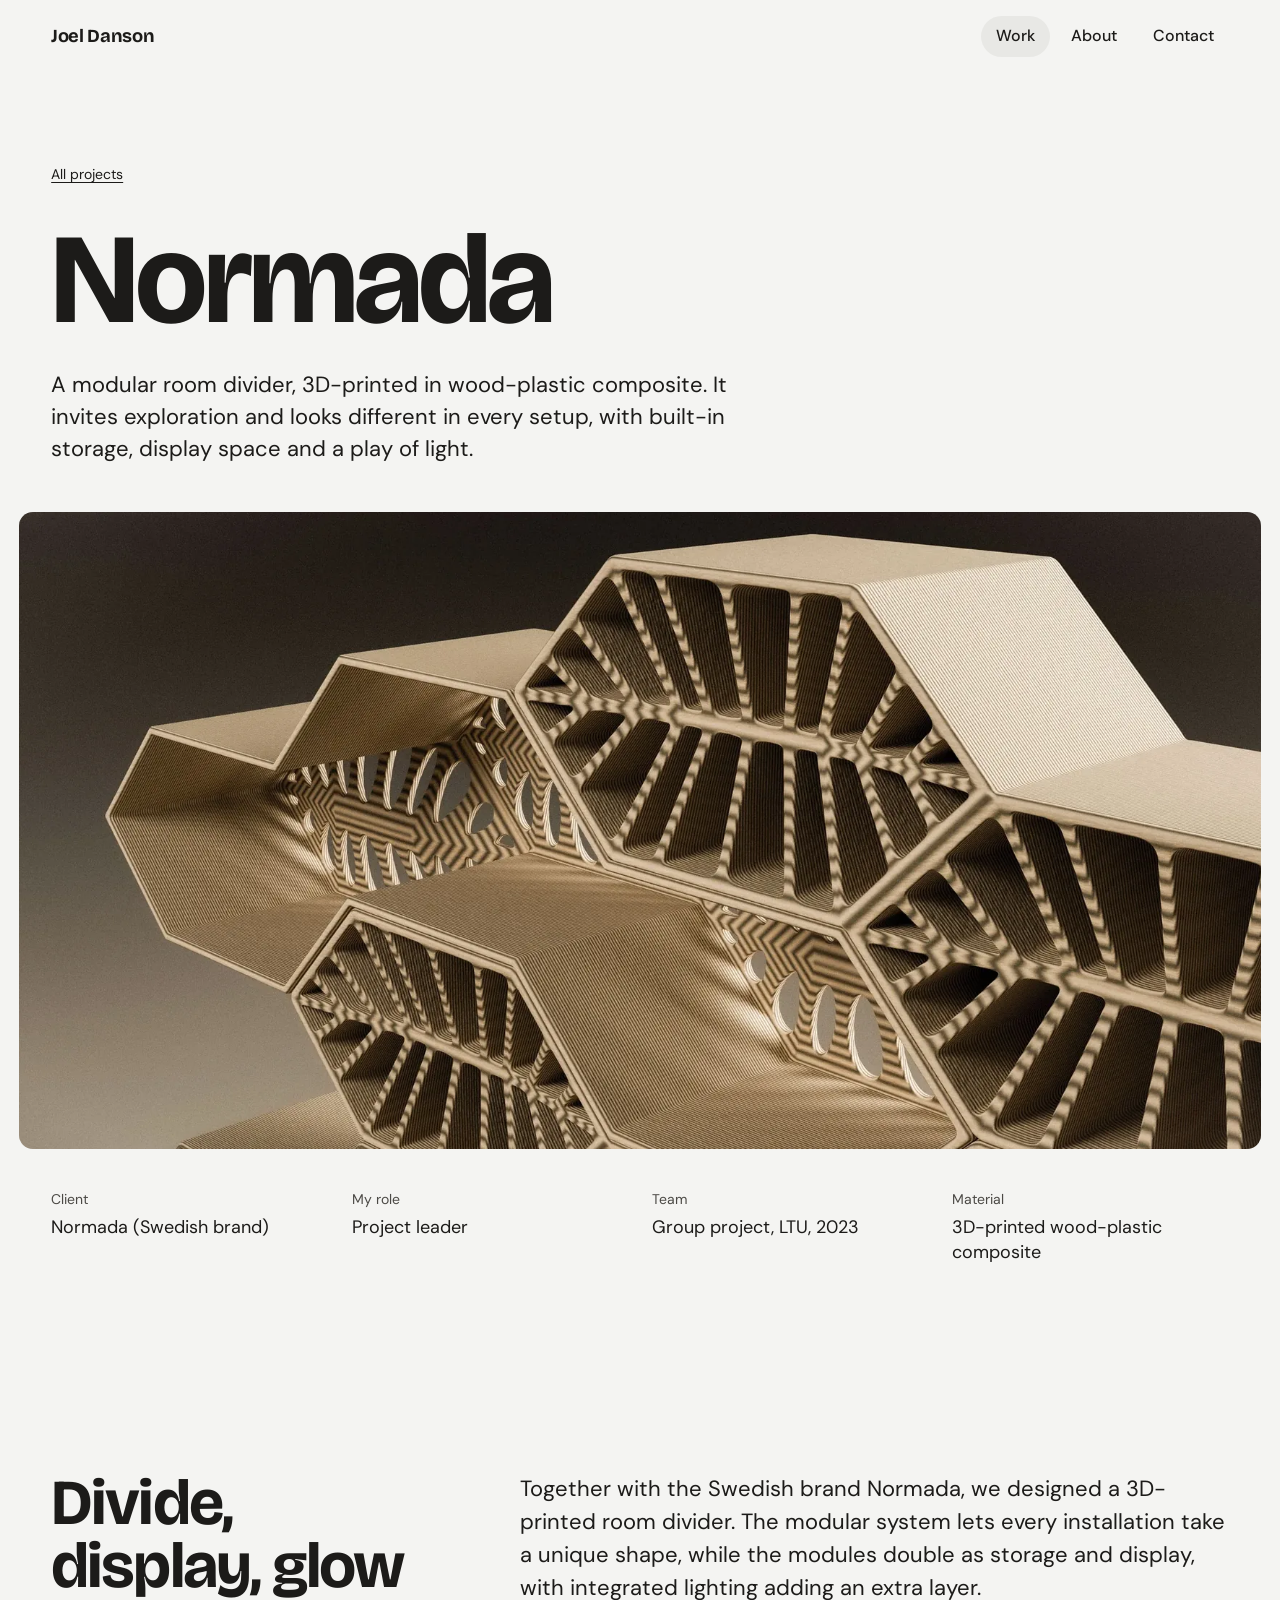
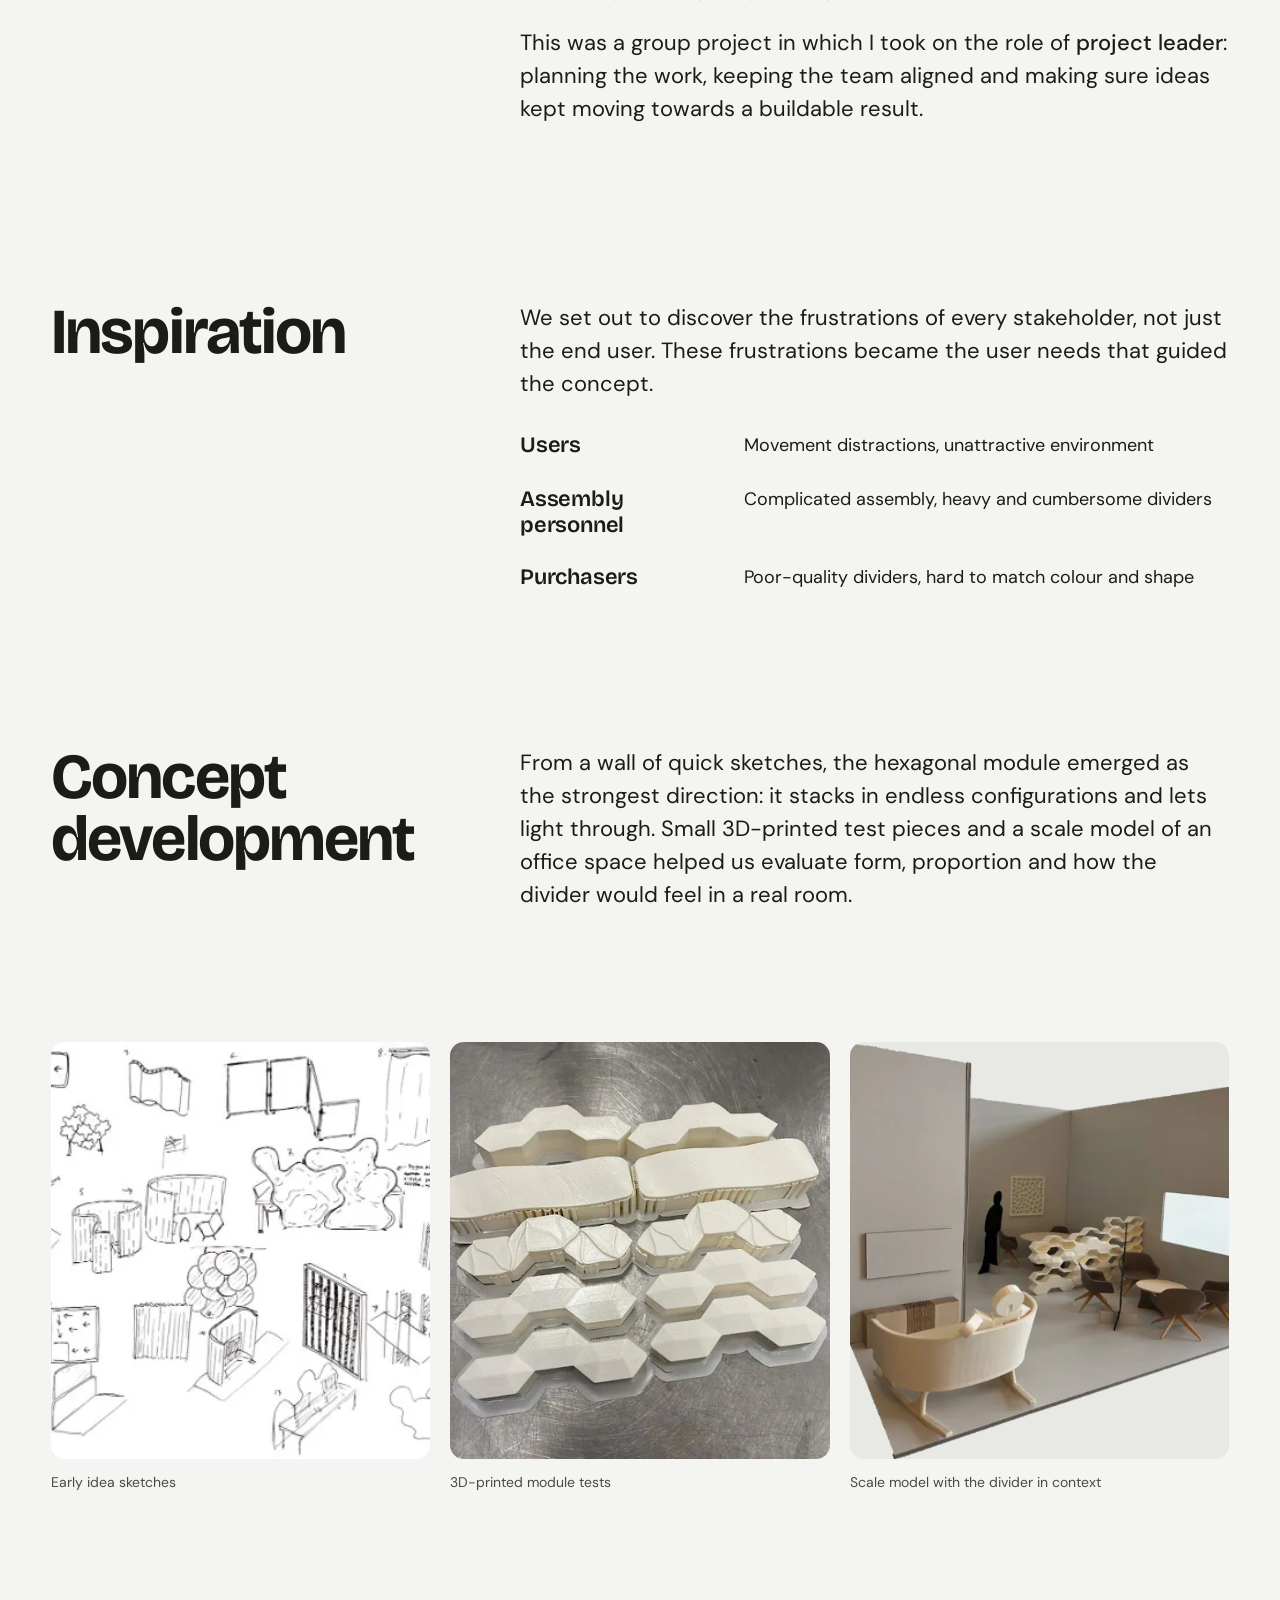
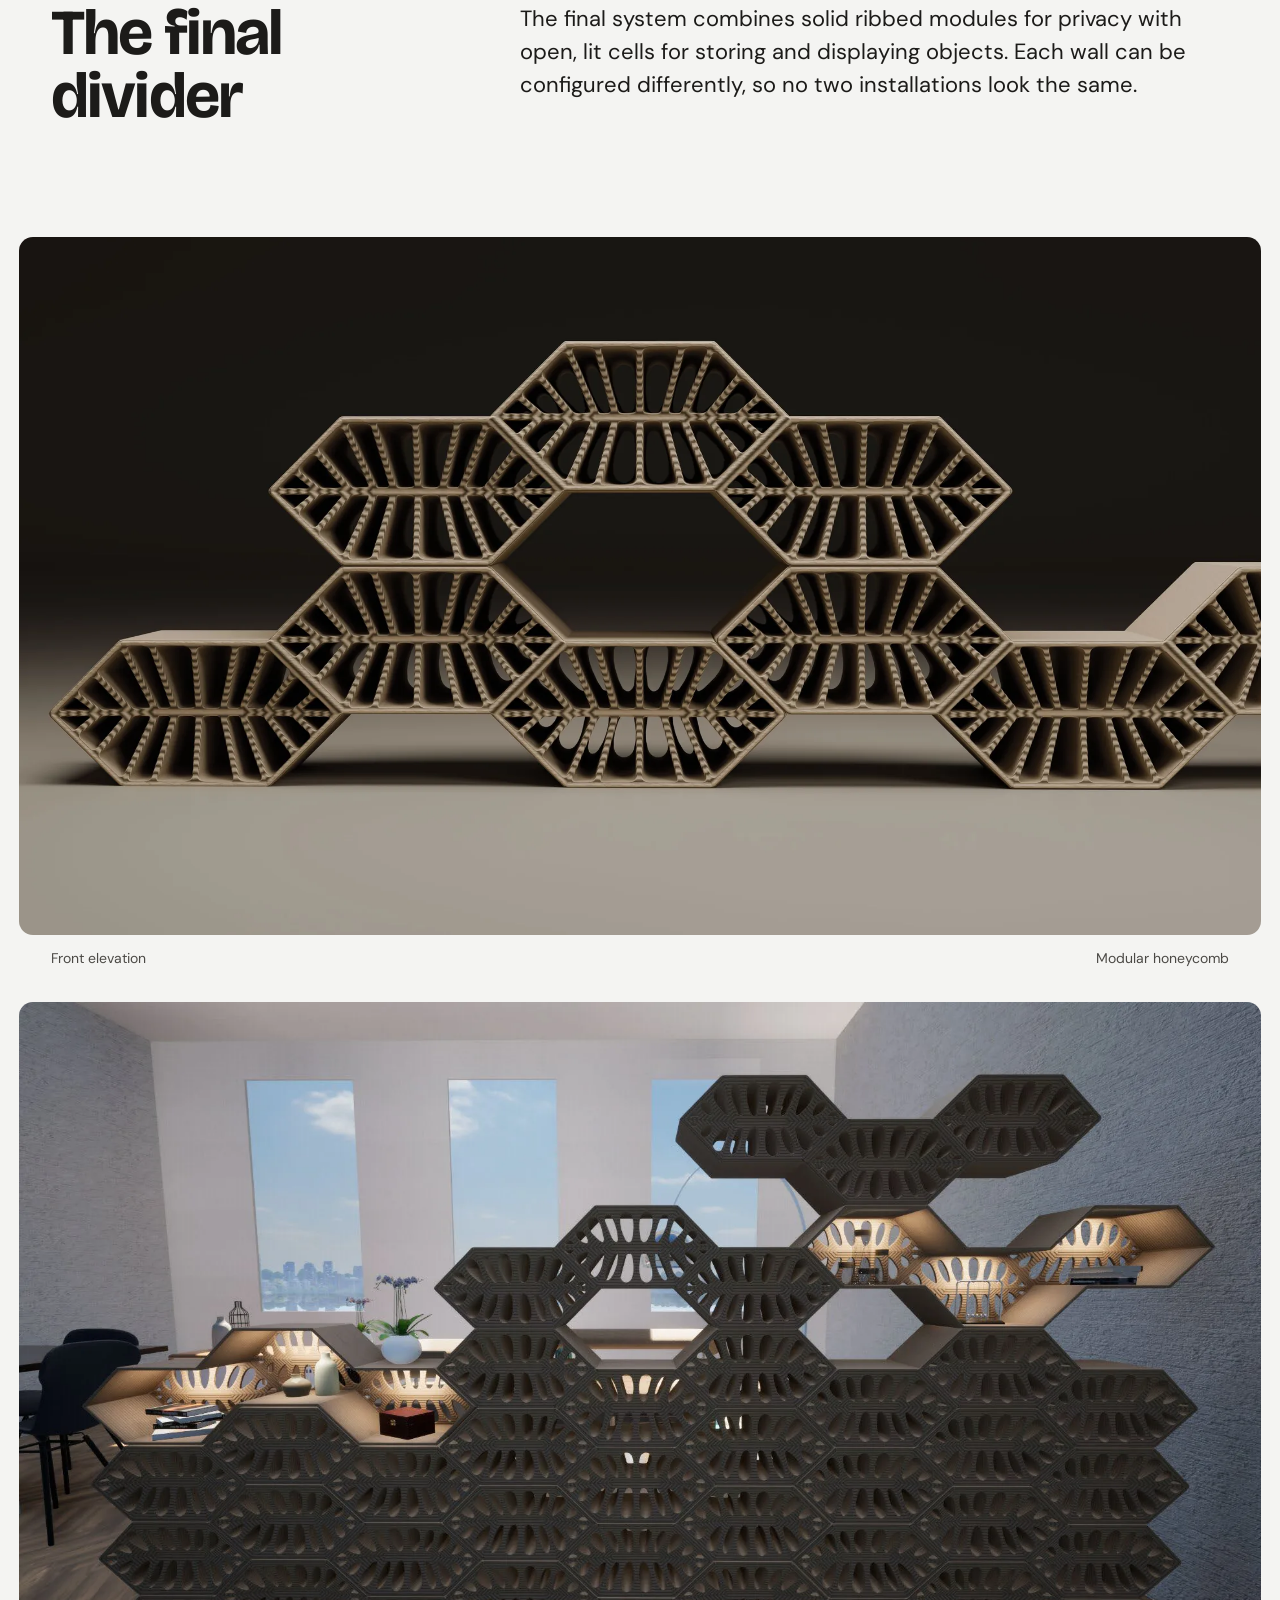
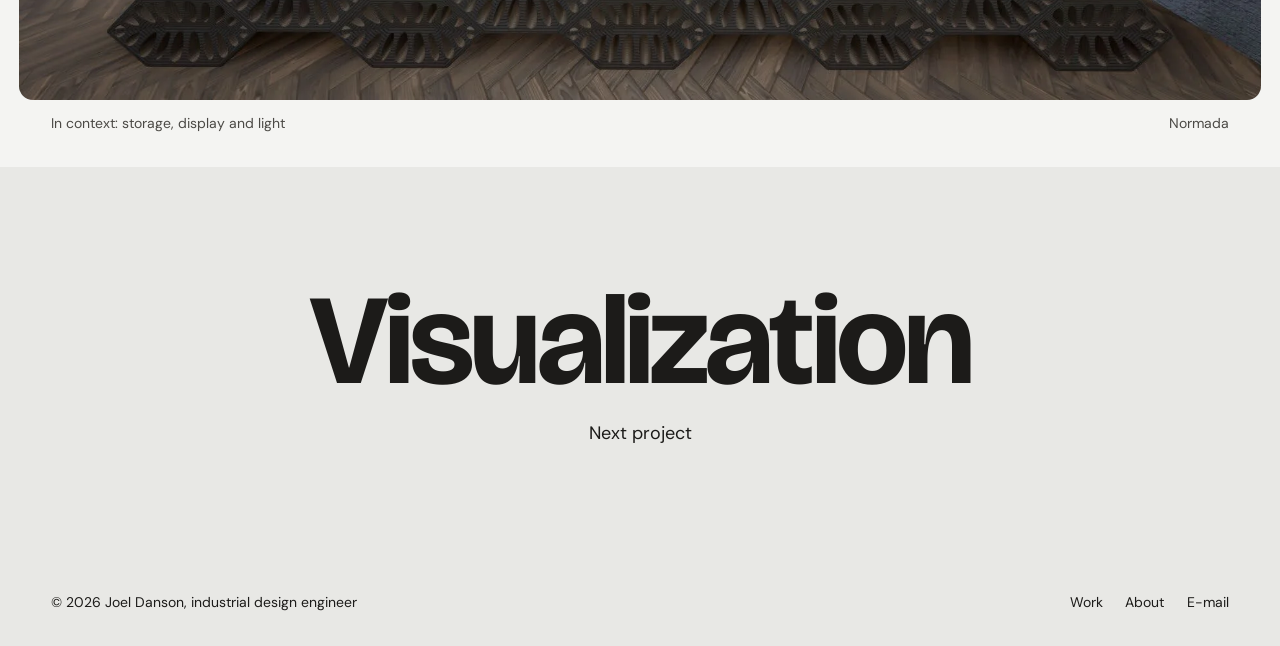
==== commit 4bd441de: "Restyle with one restrained system and plain layouts Visual system - Neutral off-white background in" ====
--- a/normada.html
+++ b/normada.html
@@ -5,13 +5,16 @@
   <meta name="viewport" content="width=device-width, initial-scale=1">
   <title>Normada, 3D-printed room divider | Joel Danson</title>
   <meta name="description" content="School project with Swedish brand Normada: a modular room divider 3D-printed in wood-plastic composite, with storage, display and lighting.">
-  <meta name="theme-color" content="#f5f1ea">
+  <meta name="theme-color" content="#f4f4f2">
   <meta property="og:title" content="Normada, 3D-printed room divider | Joel Danson">
-  <meta property="og:image" content="assets/img/normada-hero.webp">
+  <meta property="og:description" content="A modular room divider 3D-printed in wood-plastic composite.">
+  <meta property="og:image" content="https://joeldanson.com/assets/img/normada-hero.webp">
+  <meta property="og:url" content="https://joeldanson.com/normada.html">
+  <meta property="og:type" content="article">
   <link rel="icon" href="assets/favicon.svg" type="image/svg+xml">
   <link rel="preconnect" href="https://fonts.googleapis.com">
   <link rel="preconnect" href="https://fonts.gstatic.com" crossorigin>
-  <link href="https://fonts.googleapis.com/css2?family=Bricolage+Grotesque:opsz,wght@12..96,400;12..96,500;12..96,600;12..96,700&family=DM+Mono:wght@400;500&family=DM+Sans:opsz,wght@9..40,400;9..40,500;9..40,600&display=swap" rel="stylesheet">
+  <link href="https://fonts.googleapis.com/css2?family=Bricolage+Grotesque:opsz,wght@12..96,500;12..96,600;12..96,700&family=DM+Sans:opsz,wght@9..40,400;9..40,500&display=swap" rel="stylesheet">
   <link rel="stylesheet" href="assets/css/styles.css">
 </head>
 <body>
@@ -19,11 +22,8 @@
 
   <header class="nav">
     <div class="wrap nav__inner">
-      <a class="logo" href="index.html" aria-label="Joel Danson, home">
-        <span class="logo__mark">JD</span>
-        <span>Joel Danson</span>
-      </a>
-      <button class="nav__toggle" aria-label="Menu" aria-expanded="false" aria-controls="nav-links"><span></span><span></span></button>
+      <a class="logo" href="index.html">Joel Danson</a>
+      <button class="nav__toggle" type="button" aria-expanded="false" aria-controls="nav-links">Menu</button>
       <ul class="nav__links" id="nav-links">
         <li><a href="index.html#work" aria-current="page">Work</a></li>
         <li><a href="index.html#about">About</a></li>
@@ -35,123 +35,95 @@
   <main id="main">
     <section class="case-hero">
       <div class="wrap">
-        <a class="back mono" href="index.html#work"><svg viewBox="0 0 24 24" fill="none" stroke="currentColor" stroke-width="2" stroke-linecap="round" stroke-linejoin="round"><path d="M19 12H5M11 18l-6-6 6-6"/></svg>All projects</a>
-        <div class="case-hero__top">
-          <div>
-            <h1 class="h-xl reveal" style="--d:.08s">Normada</h1>
-          </div>
-        </div>
-        <p class="lede reveal" style="--d:.2s">A modular room divider, 3D-printed in wood-plastic composite. It invites exploration and looks different in every setup, with built-in storage, display space and a play of light.</p>
+        <a class="back" href="index.html#work">All projects</a>
+        <h1>Normada</h1>
+        <p class="lede">A modular room divider, 3D-printed in wood-plastic composite. It invites exploration and looks different in every setup, with built-in storage, display space and a play of light.</p>
       </div>
     </section>
 
-    <div class="case-cover reveal">
+    <div class="case-cover">
       <div class="case-cover__img">
-        <img data-parallax src="assets/img/normada-hero.webp" width="2200" height="1238" alt="Close-up render of the hexagonal 3D-printed room divider modules with ribbed inner structure">
+        <img data-parallax src="assets/img/normada-hero.webp" width="1800" height="1013" alt="Close-up render of the hexagonal 3D-printed room divider modules with ribbed inner structure">
       </div>
     </div>
 
     <div class="wrap">
-      <dl class="facts reveal">
+      <dl class="facts">
         <div><dt>Client</dt><dd>Normada (Swedish brand)</dd></div>
         <div><dt>My role</dt><dd>Project leader</dd></div>
         <div><dt>Team</dt><dd>Group project, LTU, 2023</dd></div>
         <div><dt>Material</dt><dd>3D-printed wood-plastic composite</dd></div>
       </dl>
 
-      <section class="chapter">
-        <div class="chapter__label reveal">
-          <h2 class="h-md">Divide, display, glow</h2>
-        </div>
+      <section class="chapter" aria-labelledby="brief">
+        <div class="chapter__label"><h2 id="brief">Divide, display, glow</h2></div>
         <div class="chapter__body">
-          <p class="reveal">Together with the Swedish brand Normada, we designed a 3D-printed room divider. The modular system lets every installation take a unique shape, while the modules double as storage and display, with integrated lighting adding an extra layer.</p>
-          <p class="reveal">This was a group project in which I took on the role of <strong>project leader</strong>: planning the work, keeping the team aligned and making sure ideas kept moving towards a buildable result.</p>
+          <p>Together with the Swedish brand Normada, we designed a 3D-printed room divider. The modular system lets every installation take a unique shape, while the modules double as storage and display, with integrated lighting adding an extra layer.</p>
+          <p>This was a group project in which I took on the role of <strong>project leader</strong>: planning the work, keeping the team aligned and making sure ideas kept moving towards a buildable result.</p>
         </div>
       </section>
 
-      <section class="chapter">
-        <div class="chapter__label reveal">
-          <h2 class="h-md">Inspiration</h2>
-        </div>
+      <section class="chapter" aria-labelledby="inspiration">
+        <div class="chapter__label"><h2 id="inspiration">Inspiration</h2></div>
         <div class="chapter__body">
-          <p class="reveal">We set out to discover the frustrations of every stakeholder, not just the end user. These frustrations became the user needs that guided the concept.</p>
-          <div class="stakeholders">
-            <div class="stake reveal">
-              <span class="stake__icon"><svg viewBox="0 0 24 24" fill="none" stroke="currentColor" stroke-width="2" stroke-linecap="round" stroke-linejoin="round"><circle cx="12" cy="7" r="4"/><path d="M4 21c0-4 3.6-7 8-7s8 3 8 7"/></svg></span>
-              <h3>Users</h3>
-              <ul><li>Movement distractions</li><li>Unattractive environment</li></ul>
-            </div>
-            <div class="stake reveal" style="--d:.08s">
-              <span class="stake__icon"><svg viewBox="0 0 24 24" fill="none" stroke="currentColor" stroke-width="2" stroke-linecap="round" stroke-linejoin="round"><path d="M14.7 6.3a4 4 0 0 0-5.4 5.4L3 18l3 3 6.3-6.3a4 4 0 0 0 5.4-5.4l-2.6 2.6-2.4-.6-.6-2.4z"/></svg></span>
-              <h3>Assembly personnel</h3>
-              <ul><li>Complicated assembly</li><li>Heavy, cumbersome dividers</li></ul>
-            </div>
-            <div class="stake reveal" style="--d:.16s">
-              <span class="stake__icon"><svg viewBox="0 0 24 24" fill="none" stroke="currentColor" stroke-width="2" stroke-linecap="round" stroke-linejoin="round"><path d="M6 2L3 6v14a2 2 0 0 0 2 2h14a2 2 0 0 0 2-2V6l-3-4z"/><path d="M3 6h18M16 10a4 4 0 0 1-8 0"/></svg></span>
-              <h3>Purchasers</h3>
-              <ul><li>Poor-quality dividers</li><li>Hard to match colour and shape</li></ul>
-            </div>
-          </div>
+          <p>We set out to discover the frustrations of every stakeholder, not just the end user. These frustrations became the user needs that guided the concept.</p>
+          <dl class="stakes">
+            <div><dt>Users</dt><dd>Movement distractions, unattractive environment</dd></div>
+            <div><dt>Assembly personnel</dt><dd>Complicated assembly, heavy and cumbersome dividers</dd></div>
+            <div><dt>Purchasers</dt><dd>Poor-quality dividers, hard to match colour and shape</dd></div>
+          </dl>
         </div>
       </section>
 
-      <section class="chapter">
-        <div class="chapter__label reveal">
-          <h2 class="h-md">Concept development</h2>
-        </div>
+      <section class="chapter" aria-labelledby="concept">
+        <div class="chapter__label"><h2 id="concept">Concept development</h2></div>
         <div class="chapter__body">
-          <p class="reveal">From a wall of quick sketches, the hexagonal module emerged as the strongest direction: it stacks in endless configurations and lets light through. Small 3D-printed test pieces and a scale model of an office space helped us evaluate form, proportion and how the divider would feel in a real room.</p>
+          <p>From a wall of quick sketches, the hexagonal module emerged as the strongest direction: it stacks in endless configurations and lets light through. Small 3D-printed test pieces and a scale model of an office space helped us evaluate form, proportion and how the divider would feel in a real room.</p>
         </div>
       </section>
 
-      <div class="pinboard">
-        <figure class="pin pin--photo reveal" style="grid-column: 1 / span 5; transform: rotate(-2.5deg)">
+      <div class="sketches sketches--three">
+        <figure class="reveal">
           <img src="assets/img/normada-sketches.webp" width="496" height="362" loading="lazy" alt="Sheet of early idea sketches for room dividers">
-          <figcaption class="mono">Early idea sketches</figcaption>
+          <figcaption class="caption">Early idea sketches</figcaption>
         </figure>
-        <figure class="pin pin--photo reveal" style="grid-column: 7 / span 5; margin-top: 12%; transform: rotate(2deg); --d:.1s">
+        <figure class="reveal">
           <img src="assets/img/normada-prints.webp" width="458" height="512" loading="lazy" alt="White 3D-printed test modules laid out on a metal print bed">
-          <figcaption class="mono">3D-printed module tests</figcaption>
+          <figcaption class="caption">3D-printed module tests</figcaption>
         </figure>
-        <figure class="pin pin--paper reveal" style="grid-column: 2 / span 5; margin-top: -8%; --d:.15s">
+        <figure class="reveal">
           <img src="assets/img/normada-model.webp" width="512" height="511" loading="lazy" alt="Scale model of an office interior with the divider placed among chairs and tables">
-          <figcaption class="mono">Scale model with the divider in context</figcaption>
+          <figcaption class="caption">Scale model with the divider in context</figcaption>
         </figure>
       </div>
 
-      <section class="chapter">
-        <div class="chapter__label reveal">
-          <h2 class="h-md">The final divider</h2>
-        </div>
+      <section class="chapter" aria-labelledby="result">
+        <div class="chapter__label"><h2 id="result">The final divider</h2></div>
         <div class="chapter__body">
-          <p class="reveal">The final system combines solid ribbed modules for privacy with open, lit cells for storing and displaying objects. Each wall can be configured differently, so no two installations look the same.</p>
+          <p>The final system combines solid ribbed modules for privacy with open, lit cells for storing and displaying objects. Each wall can be configured differently, so no two installations look the same.</p>
         </div>
       </section>
     </div>
 
-    <div class="full reveal">
-      <figure class="figure">
-        <img src="assets/img/normada-front.webp" width="2200" height="1238" loading="lazy" alt="Front view render of the divider modules stacked in a honeycomb pattern">
-        <figcaption class="wrap mono"><span>Front elevation</span><span>Modular honeycomb</span></figcaption>
-      </figure>
-    </div>
+    <figure class="full reveal">
+      <img src="assets/img/normada-front.webp" width="2200" height="1238" loading="lazy" alt="Front view render of the divider modules stacked in a honeycomb pattern">
+      <figcaption class="caption caption--split"><span>Front elevation</span><span>Modular honeycomb</span></figcaption>
+    </figure>
 
-    <div class="full reveal">
-      <figure class="figure">
-        <img src="assets/img/normada-interior.webp" width="1920" height="1080" loading="lazy" alt="The room divider in an office interior, with lit open cells used as shelves">
-        <figcaption class="wrap mono"><span>In context: storage, display and light</span><span>Normada</span></figcaption>
-      </figure>
-    </div>
+    <figure class="full reveal">
+      <img src="assets/img/normada-interior.webp" width="1920" height="1080" loading="lazy" alt="The room divider in an office interior, with lit open cells used as shelves">
+      <figcaption class="caption caption--split"><span>In context: storage, display and light</span><span>Normada</span></figcaption>
+    </figure>
 
-    <a class="next" href="visualization.html" data-cursor="Next →">
-      <span class="mono">Next project</span>
+    <a class="next" href="visualization.html">
       <h2>Visualization</h2>
+      <p>Next project</p>
     </a>
   </main>
 
   <footer class="footer">
     <div class="wrap footer__inner">
-      <span>© <span data-year>2026</span> Joel Danson · Industrial design engineer</span>
+      <span>© <span data-year>2026</span> Joel Danson, industrial design engineer</span>
       <nav class="footer__links" aria-label="Footer">
         <a href="index.html#work">Work</a>
         <a href="index.html#about">About</a>
@@ -160,7 +132,6 @@
     </div>
   </footer>
 
-  <div class="cursor-bubble" aria-hidden="true"></div>
   <script src="assets/js/main.js"></script>
 </body>
 </html>
--- a/assets/css/styles.css
+++ b/assets/css/styles.css
@@ -1,645 +1,308 @@
-/* ==========================================================================
-   Joel Danson — Portfolio
-   ========================================================================== */
-
 :root {
-  --paper: #f5f1ea;
-  --paper-2: #ece6db;
+  --paper: #f4f4f2;
+  --paper-2: #e8e8e5;
   --ink: #1c1b19;
-  --ink-2: #4a4741;
-  --ink-3: #8a857c;
-  --line: rgba(28, 27, 25, 0.14);
+  --ink-2: #4b4945;
   --orange: #ff6a2b;
-  --amber: #ff9a3c;
-  --yellow: #ffcc4d;
-  --sky: #cfe6f7;
-  --green: #8fcb81;
-  --beam: linear-gradient(90deg, var(--orange), var(--amber) 45%, var(--yellow));
+  --night: #1c1b19;
+  --night-ink: #f4f4f2;
+  --night-2: #b9b6b0;
 
   --f-display: "Bricolage Grotesque", "Helvetica Neue", Arial, sans-serif;
-  --f-body: "DM Sans", "Helvetica Neue", Arial, sans-serif;
-  --f-mono: "DM Mono", ui-monospace, "SFMono-Regular", Menlo, monospace;
+  --f-text: "DM Sans", "Helvetica Neue", Arial, sans-serif;
+
+  --fs-small: 0.875rem;
+  --fs-body: 1.125rem;
+  --fs-lead: 1.375rem;
+  --fs-h3: 2rem;
+  --fs-h2: clamp(2.5rem, 5vw, 4.25rem);
+  --fs-display: clamp(3.5rem, 10vw, 9.5rem);
 
   --pad: clamp(1.25rem, 4vw, 3.5rem);
   --max: 1360px;
-  --radius: 22px;
+  --radius: 14px;
+  --gap-section: clamp(6rem, 12vw, 10rem);
   --ease: cubic-bezier(0.22, 1, 0.36, 1);
 }
 
-*,
-*::before,
-*::after { box-sizing: border-box; }
-
-html { scroll-behavior: smooth; -webkit-text-size-adjust: 100%; }
+*, *::before, *::after { box-sizing: border-box; }
+
+html { scroll-behavior: smooth; -webkit-text-size-adjust: 100%; overflow-x: clip; }
 
 body {
   margin: 0;
   background: var(--paper);
   color: var(--ink);
-  font-family: var(--f-body);
-  font-size: 1.0625rem;
-  line-height: 1.6;
+  font-family: var(--f-text);
+  font-size: var(--fs-body);
+  line-height: 1.55;
   -webkit-font-smoothing: antialiased;
-  overflow-x: hidden;
-}
-
-/* subtle paper grain */
-body::before {
-  content: "";
-  position: fixed;
-  inset: 0;
-  pointer-events: none;
-  z-index: 100;
-  opacity: 0.05;
-  background-image: url("data:image/svg+xml,%3Csvg xmlns='http://www.w3.org/2000/svg' width='160' height='160'%3E%3Cfilter id='n'%3E%3CfeTurbulence type='fractalNoise' baseFrequency='.9' numOctaves='2' stitchTiles='stitch'/%3E%3C/filter%3E%3Crect width='100%25' height='100%25' filter='url(%23n)'/%3E%3C/svg%3E");
-}
-
-img { display: block; max-width: 100%; height: auto; }
+  overflow-x: clip;
+}
+
+img, video { display: block; max-width: 100%; height: auto; }
 a { color: inherit; text-decoration: none; }
 button { font: inherit; color: inherit; background: none; border: 0; cursor: pointer; padding: 0; }
-
-::selection { background: var(--yellow); color: var(--ink); }
-
-:focus-visible { outline: 2px solid var(--orange); outline-offset: 3px; border-radius: 6px; }
-
-.skip-link {
-  position: absolute; left: 1rem; top: -4rem; z-index: 200;
-  background: var(--ink); color: var(--paper); padding: .6rem 1rem; border-radius: 999px;
-}
-.skip-link:focus { top: 1rem; }
-
-.wrap { width: 100%; max-width: var(--max); margin-inline: auto; padding-inline: var(--pad); }
-
-.mono {
-  font-family: var(--f-mono);
-  font-size: 0.78rem;
-  letter-spacing: 0.04em;
-  text-transform: uppercase;
-}
-
-.eyebrow {
-  display: inline-flex; align-items: center; gap: .6rem;
-  font-family: var(--f-mono); font-size: .78rem; letter-spacing: .06em; text-transform: uppercase;
-  color: var(--ink-2);
-}
-.eyebrow::before {
-  content: ""; width: 26px; height: 2px; background: var(--beam); border-radius: 2px;
-}
-
-h1, h2, h3, h4 {
+p { margin: 0; text-wrap: pretty; }
+figure { margin: 0; }
+
+::selection { background: var(--orange); color: var(--ink); }
+:focus-visible { outline: 2px solid var(--ink); outline-offset: 3px; }
+.about :focus-visible, .lightbox :focus-visible { outline-color: var(--night-ink); }
+
+h1, h2, h3 {
   font-family: var(--f-display);
   font-weight: 700;
   line-height: 0.98;
   letter-spacing: -0.03em;
   margin: 0;
-}
-
-.h-xl { font-size: clamp(3.2rem, 10.5vw, 10rem); }
-.h-lg { font-size: clamp(2.6rem, 7vw, 6.2rem); }
-.h-md { font-size: clamp(2rem, 4.4vw, 3.6rem); }
-.h-sm { font-size: clamp(1.4rem, 2.4vw, 1.9rem); letter-spacing: -0.02em; line-height: 1.1; }
-
-.hl {
-  background: var(--beam);
-  -webkit-background-clip: text; background-clip: text;
-  color: transparent;
-}
-
-.lede { font-size: clamp(1.15rem, 1.7vw, 1.4rem); line-height: 1.5; color: var(--ink-2); max-width: 40ch; }
-
-/* --------------------------------------------------------------------------
-   Navigation
-   -------------------------------------------------------------------------- */
-.nav {
-  position: fixed; inset: 0 0 auto 0; z-index: 50;
-  transition: transform .5s var(--ease), background .3s;
-}
-.nav__inner {
-  display: flex; align-items: center; justify-content: space-between; gap: 1rem;
-  padding-block: 1rem;
-}
-.nav.is-scrolled { background: rgba(245, 241, 234, 0.82); backdrop-filter: blur(14px) saturate(1.4); -webkit-backdrop-filter: blur(14px) saturate(1.4); border-bottom: 1px solid var(--line); }
+  text-wrap: balance;
+}
+h2 { font-size: var(--fs-h2); }
+h3 { font-size: var(--fs-h3); letter-spacing: -0.02em; line-height: 1.1; }
+
+.skip-link {
+  position: absolute; left: 1rem; top: -4rem; z-index: 200;
+  background: var(--ink); color: var(--paper); padding: .6rem 1rem; border-radius: 999px;
+}
+.skip-link:focus { top: 1rem; }
+
+.wrap { width: 100%; max-width: var(--max); margin-inline: auto; padding-inline: var(--pad); }
+
+.small { font-size: var(--fs-small); color: var(--ink-2); }
+.lede { font-size: var(--fs-lead); line-height: 1.45; max-width: 46ch; }
+
+.text-link {
+  text-decoration: underline; text-decoration-thickness: 1.5px; text-underline-offset: 0.22em;
+  transition: text-decoration-color .2s ease;
+}
+@media (hover: hover) { .text-link:hover { text-decoration-color: var(--orange); } }
+
+/* ---------- Navigation ---------- */
+.nav { position: fixed; inset: 0 0 auto 0; z-index: 50; transition: transform .5s var(--ease), background-color .3s ease; }
+.nav__inner { display: flex; align-items: center; justify-content: space-between; gap: 1rem; padding-block: 1rem; }
+.nav.is-scrolled { background: var(--paper); }
 .nav.is-hidden { transform: translateY(-100%); }
 
-.logo { display: inline-flex; align-items: center; gap: .65rem; font-family: var(--f-display); font-weight: 700; font-size: 1.15rem; letter-spacing: -.02em; }
-.logo__mark {
-  position: relative; width: 34px; height: 34px; border-radius: 50%;
-  background: var(--ink); color: var(--paper);
-  display: grid; place-items: center; font-size: .8rem; letter-spacing: 0;
-  transition: transform .6s var(--ease);
-}
-.logo__mark::after {
-  content: ""; position: absolute; right: -3px; top: -3px; width: 11px; height: 11px; border-radius: 50%;
-  background: var(--orange); border: 2px solid var(--paper);
-}
-.logo:hover .logo__mark { transform: rotate(-20deg) scale(1.06); }
+.logo { font-family: var(--f-display); font-weight: 700; font-size: 1.15rem; letter-spacing: -.02em; }
 
 .nav__links { display: flex; align-items: center; gap: .35rem; list-style: none; margin: 0; padding: 0; }
-.nav__links a {
-  display: inline-block; padding: .5rem .95rem; border-radius: 999px; font-weight: 500; font-size: .95rem;
-  transition: background .25s, color .25s;
-}
-.nav__links a:hover { background: var(--ink); color: var(--paper); }
+.nav__links a { display: inline-block; padding: .5rem .95rem; border-radius: 999px; font-weight: 500; font-size: 1rem; transition: background-color .2s ease, color .2s ease; }
 .nav__links a[aria-current="page"] { background: var(--paper-2); }
-
-.status {
-  display: inline-flex; align-items: center; gap: .5rem;
-  font-family: var(--f-mono); font-size: .72rem; text-transform: uppercase; letter-spacing: .05em;
-  padding: .45rem .8rem; border: 1px solid var(--line); border-radius: 999px; color: var(--ink-2);
-}
-.status__dot { width: 8px; height: 8px; border-radius: 50%; background: #35b46a; position: relative; }
-.status__dot::after {
-  content: ""; position: absolute; inset: -4px; border-radius: 50%; border: 2px solid #35b46a; opacity: 0;
-  animation: ping 2.2s var(--ease) infinite;
-}
-@keyframes ping { 0% { transform: scale(.4); opacity: .8; } 100% { transform: scale(1.5); opacity: 0; } }
-
-.nav__toggle { display: none; width: 44px; height: 44px; border-radius: 50%; background: var(--ink); position: relative; }
-.nav__toggle span { position: absolute; left: 13px; right: 13px; height: 2px; background: var(--paper); border-radius: 2px; transition: transform .35s var(--ease), opacity .2s; }
-.nav__toggle span:nth-child(1) { top: 17px; }
-.nav__toggle span:nth-child(2) { top: 25px; }
-.nav.is-open .nav__toggle span:nth-child(1) { transform: translateY(4px) rotate(45deg); }
-.nav.is-open .nav__toggle span:nth-child(2) { transform: translateY(-4px) rotate(-45deg); }
+@media (hover: hover) { .nav__links a:hover { background: var(--ink); color: var(--paper); } }
+
+.nav__toggle { display: none; min-height: 44px; padding: 0 1.1rem; border-radius: 999px; background: var(--ink); color: var(--paper); font-weight: 500; font-size: 1rem; }
 
 @media (max-width: 760px) {
-  .status { display: none; }
-  .nav__toggle { display: block; }
+  .nav__toggle { display: block; position: relative; z-index: 2; }
   .nav__links {
-    position: fixed; inset: 0; z-index: -1; flex-direction: column; justify-content: center; gap: .5rem;
-    background: var(--paper); opacity: 0; visibility: hidden; transition: opacity .35s, visibility .35s;
+    position: fixed; inset: 0; z-index: 1; flex-direction: column; justify-content: center; gap: .5rem;
+    background: var(--paper); opacity: 0; visibility: hidden; transition: opacity .3s ease, visibility .3s ease;
   }
   .nav__links a { font-family: var(--f-display); font-size: 2.6rem; font-weight: 700; letter-spacing: -.03em; padding: .3rem 1.2rem; }
   .nav.is-open .nav__links { opacity: 1; visibility: visible; }
-  .nav.is-open { background: transparent; border-color: transparent; backdrop-filter: none; }
-}
-
-/* --------------------------------------------------------------------------
-   Buttons
-   -------------------------------------------------------------------------- */
+}
+
+/* ---------- Buttons ---------- */
 .btn {
-  --bg: var(--ink); --fg: var(--paper);
-  position: relative; display: inline-flex; align-items: center; gap: .7rem;
-  padding: .95rem 1.4rem; border-radius: 999px; background: var(--bg); color: var(--fg);
-  font-weight: 600; font-size: 1rem; overflow: hidden; isolation: isolate;
-  transition: transform .35s var(--ease), color .35s;
-}
-.btn::before {
-  content: ""; position: absolute; inset: 0; z-index: -1; background: var(--beam);
-  transform: translateY(101%); transition: transform .45s var(--ease);
-}
-.btn:hover { color: var(--ink); }
-.btn:hover::before { transform: translateY(0); }
+  display: inline-flex; align-items: center; gap: .6rem; min-height: 52px;
+  padding: 0 1.5rem; border-radius: 999px; background: var(--ink); color: var(--paper);
+  font-weight: 500; font-size: 1rem;
+  transition: background-color .2s ease, color .2s ease, transform .14s var(--ease);
+}
 .btn:active { transform: scale(.97); }
-.btn svg { width: 18px; height: 18px; transition: transform .35s var(--ease); }
-.btn:hover svg { transform: translateX(3px) rotate(-45deg); }
-.btn--ghost { --bg: transparent; --fg: var(--ink); box-shadow: inset 0 0 0 1.5px var(--ink); }
-
-/* --------------------------------------------------------------------------
-   Hero
-   -------------------------------------------------------------------------- */
-.hero {
-  position: relative; min-height: 100svh; display: flex; align-items: center;
-  padding-block: 7rem 4rem; overflow: hidden;
-}
-.hero__grid {
-  position: relative; display: grid; grid-template-columns: minmax(0, .9fr) minmax(0, 1.4fr); align-items: center; gap: 2rem;
-}
+@media (hover: hover) { .btn:hover { background: var(--orange); color: var(--ink); } }
+
+/* ---------- Hero ---------- */
+.hero { position: relative; min-height: 100svh; display: flex; align-items: center; padding-block: 7rem 4rem; overflow: hidden; }
+.hero__grid { position: relative; display: grid; grid-template-columns: minmax(0, .9fr) minmax(0, 1.4fr); align-items: center; gap: 2rem; }
 .hero__lamp { position: relative; z-index: 2; width: min(100%, 520px); justify-self: start; margin-left: calc(var(--pad) * -1.2); }
-/* the lamp is mirrored so the shade points at the headline */
-.hero__lamp img { position: relative; z-index: 2; width: 100%; filter: drop-shadow(0 30px 40px rgba(28, 27, 25, .12)); transform: scaleX(-1); animation: sway 7s ease-in-out infinite; transform-origin: 44% 92%; }
-@keyframes sway { 0%, 100% { transform: scaleX(-1) rotate(0deg); } 50% { transform: scaleX(-1) rotate(1.2deg); } }
-
-/* light beam emitted from the lamp shade */
+/* mirrored so the shade points at the headline */
+.hero__lamp img { position: relative; z-index: 2; width: 100%; transform: scaleX(-1); }
 .beam {
   --angle: 12deg;
-  position: absolute; z-index: 1;
-  left: 61%; top: 39%;
+  position: absolute; z-index: 1; left: 61%; top: 39%;
   width: 260vw; height: 130vw;
   transform-origin: 0 50%;
   transform: translateY(-50%) rotate(var(--angle));
-  background: linear-gradient(90deg, rgba(255, 106, 43, .95), rgba(255, 154, 60, .85) 18%, rgba(255, 204, 77, .55) 38%, rgba(255, 204, 77, 0) 62%);
+  background: var(--orange);
+  opacity: .9;
   clip-path: polygon(0 48.6%, 100% 18%, 100% 82%, 0 51.4%);
   pointer-events: none;
   transition: transform 1.2s var(--ease);
-  mix-blend-mode: multiply;
-  animation: flicker 9s steps(1) infinite;
-}
-@keyframes flicker { 0%, 100% { opacity: 1; } 61% { opacity: .82; } 62% { opacity: 1; } 64% { opacity: .9; } 65% { opacity: 1; } }
-
-.hero__text { position: relative; z-index: 3; text-align: right; }
-.hero__name { font-family: var(--f-display); font-weight: 400; font-size: clamp(1.4rem, 2.6vw, 2.4rem); letter-spacing: -.02em; margin-bottom: .6rem; }
-.hero__title { font-size: clamp(3.4rem, 9.6vw, 9.6rem); }
-.hero__title .line { display: block; overflow: hidden; padding-bottom: .06em; }
-.hero__title .line > span { display: inline-block; }
-.hero__title .line--small { font-size: .62em; margin-top: .05em; }
-.hero__sub { margin: 2rem 0 2.4rem auto; max-width: 34ch; color: var(--ink); font-size: clamp(1.05rem, 1.4vw, 1.25rem); }
-.hero__cta { display: flex; justify-content: flex-end; gap: .75rem; flex-wrap: wrap; }
-
-.hero__meta {
-  position: absolute; left: 0; right: 0; bottom: 1.6rem; z-index: 3;
-  display: flex; justify-content: space-between; align-items: end; gap: 1rem;
-}
-.hero__meta .mono { color: var(--ink-2); }
-.scroll-cue { display: inline-flex; align-items: center; gap: .6rem; }
-.scroll-cue__line { width: 2px; height: 42px; background: var(--line); position: relative; overflow: hidden; border-radius: 2px; }
-.scroll-cue__line::after { content: ""; position: absolute; left: 0; right: 0; height: 40%; background: var(--orange); animation: drip 1.8s var(--ease) infinite; }
-@keyframes drip { 0% { top: -40%; } 100% { top: 100%; } }
-
-/* engineering-drawing annotation */
-.annot {
-  position: absolute; z-index: 3; display: flex; align-items: center; gap: .5rem;
-  font-family: var(--f-mono); font-size: .7rem; text-transform: uppercase; letter-spacing: .05em; color: var(--ink-2);
-}
-.annot::before { content: ""; width: 9px; height: 9px; border: 1.5px solid var(--ink); border-radius: 50%; background: var(--paper); }
-.annot::after { content: ""; order: -1; }
-.annot--joint { left: 46%; top: 9%; }
-.annot--joint span { border-bottom: 1px dashed var(--ink-3); padding-bottom: 2px; }
+}
+.hero__text { position: relative; z-index: 3; }
+.hero__name { font-size: var(--fs-lead); margin-bottom: .6rem; }
+.hero__title { font-size: var(--fs-display); }
+.hero__sub { margin: 2rem 0 2.4rem; max-width: 34ch; font-size: var(--fs-lead); line-height: 1.45; }
 
 @media (max-width: 900px) {
-  .hero { align-items: flex-start; padding-top: 6rem; }
+  .hero { flex-direction: column; align-items: stretch; min-height: auto; padding-top: 6rem; }
   .hero__grid { grid-template-columns: 1fr; gap: 0; }
   .hero__lamp { width: min(68vw, 360px); margin-left: -2rem; margin-bottom: -2rem; }
   .beam { top: 30%; --angle: 26deg; }
-  .hero__text { text-align: left; }
-  .hero__sub { margin-left: 0; }
-  .hero__cta { justify-content: flex-start; }
-  .annot { display: none; }
-  .hero__meta { position: static; margin-top: 3rem; }
-}
-
-/* --------------------------------------------------------------------------
-   Marquee
-   -------------------------------------------------------------------------- */
-.marquee {
-  position: relative; z-index: 4; background: var(--ink); color: var(--paper);
-  padding-block: 1.15rem; overflow: hidden; transform: rotate(-1.4deg); margin: 0 -2vw; width: 104vw;
-  box-shadow: 0 20px 40px -20px rgba(0,0,0,.4);
-}
-.marquee__track { display: flex; width: max-content; animation: marquee 38s linear infinite; }
-.marquee__group { display: flex; align-items: center; gap: 2.2rem; padding-right: 2.2rem; }
-.marquee__item { font-family: var(--f-display); font-weight: 600; font-size: clamp(1.2rem, 2.2vw, 1.8rem); letter-spacing: -.02em; white-space: nowrap; }
-.marquee__star { width: 22px; height: 22px; color: var(--yellow); flex: none; }
-@keyframes marquee { to { transform: translateX(-50%); } }
-
-/* --------------------------------------------------------------------------
-   Sections
-   -------------------------------------------------------------------------- */
-.section { padding-block: clamp(5rem, 11vw, 9.5rem); position: relative; }
-.section__head { display: flex; justify-content: space-between; align-items: end; gap: 2rem; flex-wrap: wrap; margin-bottom: clamp(2.5rem, 5vw, 4.5rem); }
-.section__head .eyebrow { margin-bottom: 1.1rem; }
-.section__head p { max-width: 38ch; color: var(--ink-2); margin: 0; }
-
-/* --------------------------------------------------------------------------
-   Project cards
-   -------------------------------------------------------------------------- */
-.projects { display: grid; grid-template-columns: repeat(12, 1fr); gap: clamp(1.25rem, 2.5vw, 2.25rem); }
-.project { grid-column: span 12; position: relative; }
+}
+
+/* ---------- Sections ---------- */
+.section { padding-block: var(--gap-section); position: relative; }
+.section--tight { padding-top: 0; }
+.section__head { display: flex; justify-content: space-between; align-items: end; gap: 2rem; flex-wrap: wrap; margin-bottom: clamp(2.5rem, 5vw, 4rem); }
+.section__head p { max-width: 40ch; margin: 0; }
+
+/* ---------- Project cards ---------- */
+.projects { display: grid; grid-template-columns: repeat(12, 1fr); gap: clamp(1.25rem, 2.5vw, 2.25rem); row-gap: clamp(2.5rem, 5vw, 4rem); }
+.project { grid-column: span 12; }
 .project--half { grid-column: span 6; }
-
 .project__link { display: block; }
-.project__media {
-  position: relative; overflow: hidden; border-radius: var(--radius); background: var(--paper-2);
-  aspect-ratio: 16 / 9; isolation: isolate;
-}
+.project__media { overflow: hidden; border-radius: var(--radius); background: var(--paper-2); aspect-ratio: 16 / 9; }
 .project--half .project__media { aspect-ratio: 4 / 3.4; }
-.project__media img {
-  width: 100%; height: 100%; object-fit: cover;
-  transition: transform 1.1s var(--ease), filter .6s;
-}
-.project__link:hover .project__media img { transform: scale(1.045); }
-
-.project__num {
-  position: absolute; right: clamp(1rem, 2.5vw, 2rem); bottom: clamp(.6rem, 2vw, 1.3rem); z-index: 2;
-  font-family: var(--f-display); font-weight: 700; font-size: clamp(3.5rem, 8vw, 7rem); line-height: 1;
-  color: #fff; letter-spacing: -.04em; text-shadow: 0 6px 30px rgba(0,0,0,.25);
-}
-.project__tag {
-  position: absolute; left: 1.1rem; top: 1.1rem; z-index: 2;
-  display: inline-flex; gap: .4rem; flex-wrap: wrap;
-}
-.chip {
-  display: inline-flex; align-items: center; gap: .4rem;
-  font-family: var(--f-mono); font-size: .7rem; text-transform: uppercase; letter-spacing: .05em;
-  padding: .42rem .75rem; border-radius: 999px; background: rgba(245, 241, 234, .92); color: var(--ink);
-  backdrop-filter: blur(8px);
-}
-.chip--dark { background: var(--ink); color: var(--paper); }
-.chip--outline { background: transparent; box-shadow: inset 0 0 0 1px var(--line); }
-
-.project__info { display: flex; justify-content: space-between; align-items: start; gap: 1.5rem; padding-top: 1.3rem; }
-.project__title { font-size: clamp(1.7rem, 3.2vw, 2.7rem); transition: color .3s; }
-.project__desc { color: var(--ink-2); margin: .5rem 0 0; max-width: 46ch; }
-.project__arrow {
-  flex: none; width: 56px; height: 56px; border-radius: 50%; border: 1.5px solid var(--ink);
-  display: grid; place-items: center; transition: background .35s, transform .5s var(--ease), border-color .35s;
-}
-.project__arrow svg { width: 20px; height: 20px; transition: transform .5s var(--ease); }
-.project__link:hover .project__arrow { background: var(--orange); border-color: var(--orange); transform: rotate(-45deg); }
-
-/* cursor-follow "view" bubble */
-.cursor-bubble {
-  position: fixed; left: 0; top: 0; z-index: 60; pointer-events: none;
-  width: 104px; height: 104px; margin: -52px 0 0 -52px; border-radius: 50%;
-  background: var(--yellow); color: var(--ink);
-  display: grid; place-items: center; text-align: center;
-  font-family: var(--f-display); font-weight: 700; font-size: 1rem; letter-spacing: -.01em;
-  transform: translate3d(var(--x, -200px), var(--y, -200px), 0) scale(0);
-  transition: transform .45s var(--ease);
-  will-change: transform;
-}
-.cursor-bubble.is-on { transform: translate3d(var(--x), var(--y), 0) scale(1); }
-@media (hover: none) { .cursor-bubble { display: none; } }
-
-@media (max-width: 760px) {
-  .project--half { grid-column: span 12; }
-  .project__arrow { width: 46px; height: 46px; }
-}
-
-/* --------------------------------------------------------------------------
-   About
-   -------------------------------------------------------------------------- */
-.about { background: var(--ink); color: var(--paper); border-radius: clamp(28px, 4vw, 56px); margin-inline: clamp(.5rem, 1.5vw, 1.25rem); }
-.about .eyebrow { color: rgba(245, 241, 234, .7); }
+.project__media img { width: 100%; height: 100%; object-fit: cover; transition: transform 1.1s var(--ease); }
+.project__info { padding-top: 1.2rem; display: grid; gap: .45rem; }
+.project__meta { font-size: var(--fs-small); color: var(--ink-2); }
+.project__title { text-decoration: underline; text-decoration-color: transparent; text-decoration-thickness: 2px; text-underline-offset: .15em; transition: text-decoration-color .2s ease; }
+.project__desc { max-width: 52ch; }
+@media (hover: hover) {
+  .project__link:hover .project__media img { transform: scale(1.03); }
+  .project__link:hover .project__title { text-decoration-color: var(--orange); }
+}
+@media (max-width: 760px) { .project--half { grid-column: span 12; } }
+
+/* ---------- Render strip ---------- */
+.strip { display: grid; grid-template-columns: repeat(6, minmax(0, 1fr)); gap: .8rem; }
+.strip a { border-radius: var(--radius); overflow: hidden; aspect-ratio: 1; background: var(--paper-2); }
+.strip img { width: 100%; height: 100%; object-fit: cover; transition: transform .9s var(--ease); }
+.strip img.top { object-position: center 30%; }
+@media (hover: hover) { .strip a:hover img { transform: scale(1.05); } }
+@media (max-width: 760px) { .strip { grid-template-columns: repeat(3, minmax(0, 1fr)); } }
+
+/* ---------- About ---------- */
+.about { background: var(--night); color: var(--night-ink); }
 .about__grid { display: grid; grid-template-columns: minmax(0, 1fr) minmax(0, 1.15fr); gap: clamp(2.5rem, 6vw, 6rem); align-items: center; }
-.about__photo { position: relative; max-width: 470px; justify-self: center; transform: rotate(-3deg); transition: transform .6s var(--ease); }
-.about__photo:hover { transform: rotate(0deg) scale(1.02); }
-.about__photo img { border-radius: 10px; border: 10px solid #fff; box-shadow: 0 30px 60px -20px rgba(0,0,0,.6); }
-.tape {
-  position: absolute; width: 120px; height: 34px; background: rgba(255, 220, 170, .82);
-  top: -14px; left: 50%; transform: translateX(-50%) rotate(-4deg); z-index: 2;
-  box-shadow: 0 2px 6px rgba(0,0,0,.12);
-  clip-path: polygon(3% 0, 97% 4%, 100% 50%, 96% 100%, 2% 96%, 0 45%);
-}
-.about__sticker {
-  position: absolute; right: -28px; bottom: -28px; width: 128px; height: 128px; border-radius: 50%;
-  background: var(--yellow); color: var(--ink); display: grid; place-items: center; z-index: 3;
-  transform: rotate(10deg);
-}
-.about__sticker svg { position: absolute; inset: 0; width: 100%; height: 100%; animation: spin 18s linear infinite; }
-.about__sticker b { font-family: var(--f-display); font-size: 2rem; }
-@keyframes spin { to { transform: rotate(360deg); } }
-
-.about__hi { font-size: clamp(4rem, 10vw, 8rem); margin-bottom: 1.4rem; }
-.about__hi .wave { display: inline-block; transform-origin: 70% 80%; animation: wave 2.6s ease-in-out infinite; }
-@keyframes wave { 0%, 60%, 100% { transform: rotate(0); } 10%, 30% { transform: rotate(14deg); } 20%, 40% { transform: rotate(-8deg); } }
-.about__text p { font-size: clamp(1.1rem, 1.5vw, 1.3rem); line-height: 1.6; color: rgba(245, 241, 234, .82); margin: 0 0 1.2rem; max-width: 44ch; }
-.about__text strong { color: var(--paper); font-weight: 600; }
-
-.hobbies { display: flex; flex-wrap: wrap; gap: .5rem; margin-top: 1.8rem; }
-.hobbies .chip { background: rgba(245, 241, 234, .08); color: var(--paper); box-shadow: inset 0 0 0 1px rgba(245,241,234,.18); }
-
-/* spec sheet */
-.spec {
-  margin-top: clamp(4rem, 8vw, 7rem);
-  display: grid; grid-template-columns: repeat(3, minmax(0, 1fr));
-  border-top: 1px solid rgba(245, 241, 234, .18);
-}
-.spec__col { padding: 2.2rem clamp(1rem, 2.5vw, 2.4rem) 0 0; }
-.spec__col + .spec__col { padding-left: clamp(1rem, 2.5vw, 2.4rem); border-left: 1px solid rgba(245, 241, 234, .18); }
-.spec__label { display: flex; justify-content: space-between; color: rgba(245, 241, 234, .55); margin-bottom: 1.6rem; }
+.about__photo { max-width: 470px; justify-self: center; }
+.about__photo img { border-radius: var(--radius); }
+.about__hi { font-size: var(--fs-display); margin-bottom: 1.6rem; }
+.about__text p { font-size: var(--fs-lead); line-height: 1.5; margin: 0 0 1.1rem; max-width: 44ch; }
+.about__text strong { font-weight: 500; color: var(--orange); }
+.about__text .about__hobbies { font-size: var(--fs-body); color: var(--night-2); margin-top: 1.6rem; }
+
+.spec { margin-top: clamp(4.5rem, 9vw, 7.5rem); display: grid; grid-template-columns: repeat(3, minmax(0, 1fr)); gap: clamp(2rem, 4vw, 4rem); }
+.spec__title { margin-bottom: 1.6rem; }
 .spec__item { margin-bottom: 1.8rem; }
-.spec__item h3 { font-size: 1.35rem; letter-spacing: -.02em; line-height: 1.15; margin-bottom: .35rem; }
-.spec__item .mono { color: var(--yellow); display: block; margin-bottom: .55rem; }
-.spec__item p { margin: 0; color: rgba(245, 241, 234, .72); font-size: .98rem; }
-.tags { display: flex; flex-wrap: wrap; gap: .4rem; }
-.tags span {
-  font-size: .88rem; padding: .35rem .7rem; border-radius: 8px;
-  background: rgba(245, 241, 234, .07); color: var(--paper); border: 1px solid rgba(245, 241, 234, .12);
-  transition: background .25s, color .25s, transform .25s var(--ease);
-}
-.tags span:hover { background: var(--yellow); color: var(--ink); transform: translateY(-2px) rotate(-2deg); }
-
-.lang { display: grid; gap: .8rem; }
-.lang__row { display: grid; grid-template-columns: 1fr auto; gap: .4rem; align-items: center; font-size: .95rem; }
-.lang__row .mono { margin: 0; color: rgba(245, 241, 234, .55); }
-.lang__bar { grid-column: 1 / -1; height: 4px; background: rgba(245,241,234,.1); border-radius: 4px; overflow: hidden; }
-.lang__bar i { display: block; height: 100%; width: 0; background: var(--beam); border-radius: 4px; transition: width 1.4s var(--ease) .2s; }
-.is-visible .lang__bar i { width: var(--w); }
-
+.spec__item h4 { font-family: var(--f-display); font-size: var(--fs-lead); font-weight: 600; letter-spacing: -.01em; line-height: 1.2; margin: .2rem 0 .4rem; }
+.spec__item .when { font-size: var(--fs-small); color: var(--night-2); }
+.spec__item p { color: var(--night-2); }
 @media (max-width: 900px) {
   .about__grid { grid-template-columns: 1fr; }
-  .about__photo { max-width: 360px; }
-  .about__sticker { right: -12px; width: 104px; height: 104px; }
+  .about__photo { max-width: 360px; justify-self: start; }
   .spec { grid-template-columns: 1fr; }
-  .spec__col + .spec__col { padding-left: 0; border-left: 0; border-top: 1px solid rgba(245, 241, 234, .18); }
-}
-
-/* --------------------------------------------------------------------------
-   Playground strip (home)
-   -------------------------------------------------------------------------- */
-.strip { display: grid; grid-template-columns: repeat(6, minmax(0, 1fr)); gap: .8rem; }
-.strip a { position: relative; border-radius: 16px; overflow: hidden; aspect-ratio: 1; background: var(--paper-2); }
-.strip img { width: 100%; height: 100%; object-fit: cover; transition: transform .9s var(--ease); }
-.strip a:hover img { transform: scale(1.08) rotate(1.5deg); }
-.strip a:nth-child(odd) { transform: translateY(1.5rem); }
-@media (max-width: 760px) {
-  .strip { grid-template-columns: repeat(3, minmax(0, 1fr)); }
-  .strip a:nth-child(odd) { transform: none; }
-}
-
-/* --------------------------------------------------------------------------
-   Contact / footer
-   -------------------------------------------------------------------------- */
-.contact { text-align: center; overflow: hidden; }
-.contact__glow {
-  position: absolute; left: 50%; top: 55%; width: min(1100px, 140vw); aspect-ratio: 1; transform: translate(-50%, -50%);
-  background: radial-gradient(closest-side, rgba(255, 204, 77, .55), rgba(255, 154, 60, .25) 45%, transparent 72%);
-  z-index: -1; filter: blur(10px);
-}
-.contact h2 { font-size: clamp(3rem, 11vw, 10.5rem); margin: 1.2rem 0 2.2rem; }
+}
+
+/* ---------- Contact and footer ---------- */
+.contact { text-align: center; }
+.contact h2 { font-size: var(--fs-display); margin-bottom: 2.2rem; }
 .contact__mail {
-  display: inline-flex; align-items: center; gap: .9rem; flex-wrap: wrap; justify-content: center;
-  font-family: var(--f-display); font-weight: 600; font-size: clamp(1.25rem, 3.2vw, 2.4rem); letter-spacing: -.02em;
-  border-bottom: 3px solid var(--ink); padding-bottom: .2rem; transition: color .3s, border-color .3s;
-}
-.contact__mail:hover { color: var(--orange); border-color: var(--orange); }
-.contact__actions { display: flex; justify-content: center; flex-wrap: wrap; gap: .75rem; margin-top: 2.6rem; }
+  font-family: var(--f-display); font-weight: 600; font-size: var(--fs-h3); letter-spacing: -.02em;
+  text-decoration: underline; text-decoration-thickness: 3px; text-underline-offset: .2em; transition: text-decoration-color .2s ease;
+}
+@media (hover: hover) { .contact__mail:hover { text-decoration-color: var(--orange); } }
+.contact__actions { display: flex; justify-content: center; align-items: center; flex-wrap: wrap; gap: 1rem 2rem; margin-top: 2.6rem; }
 .copy-toast {
   position: fixed; left: 50%; bottom: 2rem; z-index: 90; transform: translate(-50%, 150%);
-  background: var(--ink); color: var(--paper); padding: .8rem 1.2rem; border-radius: 999px; font-weight: 500;
-  transition: transform .45s var(--ease);
-}
-.copy-toast.is-on { transform: translate(-50%, 0); }
-
-.footer { border-top: 1px solid var(--line); padding-block: 2rem; }
-.footer__inner { display: flex; justify-content: space-between; align-items: center; flex-wrap: wrap; gap: 1rem; color: var(--ink-2); }
-.footer__links { display: flex; gap: 1.2rem; }
-.footer__links a:hover { color: var(--orange); }
-
-/* --------------------------------------------------------------------------
-   Case study pages
-   -------------------------------------------------------------------------- */
+  background: var(--ink); color: var(--paper); padding: .8rem 1.2rem; border-radius: 999px;
+  opacity: 0; visibility: hidden; transition: transform .45s var(--ease), opacity .3s ease, visibility .3s ease;
+}
+.copy-toast.is-on { transform: translate(-50%, 0); opacity: 1; visibility: visible; }
+
+.footer { background: var(--paper-2); padding-block: 2rem; font-size: var(--fs-small); }
+.footer__inner { display: flex; justify-content: space-between; align-items: center; flex-wrap: wrap; gap: 1rem; }
+.footer__links { display: flex; gap: 1.4rem; }
+@media (hover: hover) { .footer__links a:hover { text-decoration: underline; text-underline-offset: .2em; } }
+
+/* ---------- Case study pages ---------- */
 .case-hero { padding-top: clamp(7rem, 14vw, 10rem); padding-bottom: clamp(2rem, 4vw, 3rem); }
-.case-hero__top { display: flex; justify-content: space-between; align-items: end; gap: 2rem; flex-wrap: wrap; }
-.case-hero__num { font-family: var(--f-display); font-weight: 700; font-size: clamp(5rem, 14vw, 12rem); line-height: .8; letter-spacing: -.05em; }
-.case-hero h1 { margin-top: 1rem; }
-.case-hero .lede { margin-top: 1.5rem; max-width: 48ch; }
-.back { display: inline-flex; align-items: center; gap: .5rem; margin-bottom: 2rem; color: var(--ink-2); }
-.back svg { width: 16px; height: 16px; transition: transform .35s var(--ease); }
-.back:hover { color: var(--ink); }
-.back:hover svg { transform: translateX(-4px); }
+.case-hero h1 { font-size: var(--fs-display); margin-top: .5rem; }
+.case-hero .lede { margin-top: 1.6rem; }
+.back { display: inline-block; font-size: var(--fs-small); margin-bottom: 1.5rem; text-decoration: underline; text-underline-offset: .2em; }
 
 .case-cover { padding-inline: clamp(.5rem, 1.5vw, 1.25rem); }
-.case-cover__img { border-radius: clamp(20px, 3vw, 40px); overflow: hidden; aspect-ratio: 16 / 8.2; background: var(--paper-2); }
-.case-cover__img img { width: 100%; height: 115%; object-fit: cover; will-change: transform; }
-
-.facts {
-  display: grid; grid-template-columns: repeat(4, minmax(0, 1fr)); gap: 1.5rem;
-  padding-block: 2.2rem; border-bottom: 1px solid var(--line); margin-bottom: clamp(3rem, 7vw, 6rem);
-}
-.facts dt { font-family: var(--f-mono); font-size: .72rem; text-transform: uppercase; letter-spacing: .06em; color: var(--ink-3); margin-bottom: .45rem; }
-.facts dd { margin: 0; font-weight: 500; line-height: 1.4; }
+.case-cover__img { border-radius: var(--radius); overflow: hidden; aspect-ratio: 16 / 8.2; background: var(--paper-2); }
+.case-cover__img img { width: 100%; height: 115%; object-fit: cover; }
+
+.facts { display: grid; grid-template-columns: repeat(4, minmax(0, 1fr)); gap: 1.5rem; padding-block: 2.5rem; margin: 0 0 clamp(3rem, 7vw, 6rem); }
+.facts dt { font-size: var(--fs-small); color: var(--ink-2); margin-bottom: .3rem; }
+.facts dd { margin: 0; line-height: 1.4; }
 @media (max-width: 760px) { .facts { grid-template-columns: repeat(2, minmax(0, 1fr)); } }
 
 .chapter { display: grid; grid-template-columns: minmax(0, 4fr) minmax(0, 7fr); gap: clamp(1.5rem, 5vw, 5rem); padding-block: clamp(2.5rem, 6vw, 5rem); }
 .chapter__label { position: sticky; top: 6rem; align-self: start; }
-.chapter__label .mono { color: var(--orange); display: block; margin-bottom: .8rem; }
-.chapter__body > p { font-size: clamp(1.1rem, 1.5vw, 1.3rem); line-height: 1.6; color: var(--ink-2); margin: 0 0 1.4rem; max-width: 58ch; }
-.chapter__body > p:first-child::first-letter { color: var(--ink); }
+.chapter__body > p { font-size: var(--fs-lead); line-height: 1.5; margin: 0 0 1.4rem; max-width: 56ch; }
+.chapter__body strong { font-weight: 500; }
 @media (max-width: 860px) { .chapter { grid-template-columns: 1fr; } .chapter__label { position: static; } }
 
-.methods { display: flex; flex-wrap: wrap; gap: .5rem; margin-top: 1.6rem; }
-
-/* quote board (user insights) */
-.insights { position: relative; display: grid; grid-template-columns: repeat(3, minmax(0, 1fr)); gap: 1rem; margin-top: 2rem; }
-.quote {
-  position: relative; background: var(--sky); border-radius: 18px 18px 18px 4px; padding: 1.2rem 1.25rem 1.3rem;
-  font-family: var(--f-display); font-weight: 500; font-size: 1.12rem; line-height: 1.3; letter-spacing: -.01em;
-  transition: transform .5s var(--ease), background .3s;
-}
-.quote:nth-child(3n+2) { transform: rotate(1.4deg); }
-.quote:nth-child(3n) { transform: rotate(-1.2deg); }
-.quote:hover { transform: rotate(0) translateY(-4px); background: #bfdcf2; }
-.quote .mono { display: block; font-size: .66rem; color: rgba(28,27,25,.55); margin-bottom: .55rem; }
-@media (max-width: 760px) { .insights { grid-template-columns: 1fr; } }
-
-/* stakeholders (Normada) */
-.stakeholders { display: grid; grid-template-columns: repeat(3, minmax(0, 1fr)); gap: 1rem; margin-top: 2rem; }
-.stake { border: 1.5px solid var(--ink); border-radius: 18px; padding: 1.4rem; background: var(--paper); transition: transform .5s var(--ease), box-shadow .5s var(--ease); }
-.stake:hover { transform: translate(-4px, -4px); box-shadow: 6px 6px 0 var(--ink); }
-.stake__icon { width: 44px; height: 44px; border-radius: 50%; display: grid; place-items: center; background: var(--yellow); margin-bottom: 1rem; }
-.stake__icon svg { width: 22px; height: 22px; }
-.stake:nth-child(2) .stake__icon { background: var(--sky); }
-.stake:nth-child(3) .stake__icon { background: var(--green); }
-.stake h3 { font-size: 1.3rem; margin-bottom: .8rem; letter-spacing: -.02em; }
-.stake ul { list-style: none; margin: 0; padding: 0; display: grid; gap: .5rem; color: var(--ink-2); }
-.stake li { display: flex; gap: .6rem; align-items: baseline; }
-.stake li::before { content: "—"; color: var(--orange); }
-@media (max-width: 760px) { .stakeholders { grid-template-columns: 1fr; } }
-
-/* galleries */
+.quotes { list-style: none; margin: 2.2rem 0 0; padding: 0; display: grid; grid-template-columns: repeat(2, minmax(0, 1fr)); gap: 2rem clamp(1.5rem, 3vw, 3rem); }
+.quotes blockquote { margin: 0; font-family: var(--f-display); font-weight: 500; font-size: var(--fs-lead); line-height: 1.3; letter-spacing: -.01em; }
+.quotes span { display: block; margin-top: .45rem; font-size: var(--fs-small); color: var(--ink-2); }
+@media (max-width: 760px) { .quotes { grid-template-columns: 1fr; } }
+
+.stakes { margin: 2rem 0 0; display: grid; gap: 1.6rem; }
+.stakes div { display: grid; grid-template-columns: 13rem 1fr; gap: 1rem; }
+.stakes dt { font-family: var(--f-display); font-weight: 600; font-size: var(--fs-lead); letter-spacing: -.01em; line-height: 1.2; }
+.stakes dd { margin: 0; }
+@media (max-width: 760px) { .stakes div { grid-template-columns: 1fr; gap: .2rem; } }
+
+.caption { font-size: var(--fs-small); color: var(--ink-2); margin-top: .8rem; }
+.caption--split { display: flex; justify-content: space-between; gap: 1rem; }
+
+.sketches { display: grid; grid-template-columns: repeat(12, minmax(0, 1fr)); gap: 1.25rem; margin-block: 2rem; align-items: end; }
+.sketches figure:nth-child(1) { grid-column: 1 / span 6; }
+.sketches figure:nth-child(2) { grid-column: 7 / span 6; }
+.sketches--three figure:nth-child(1) { grid-column: 1 / span 4; }
+.sketches--three figure:nth-child(2) { grid-column: 5 / span 4; }
+.sketches--three figure:nth-child(3) { grid-column: 9 / span 4; }
+.sketches--three img { width: 100%; aspect-ratio: 4 / 4.4; object-fit: cover; border-radius: var(--radius); background: var(--paper-2); }
+@media (max-width: 760px) { .sketches figure:nth-child(n) { grid-column: 1 / -1; } }
+
+.panel { background: var(--paper-2); border-radius: var(--radius); padding: clamp(1.5rem, 5vw, 4rem); }
+.panel img { width: min(100%, 860px); margin-inline: auto; }
+
 .full { padding-inline: clamp(.5rem, 1.5vw, 1.25rem); margin-block: clamp(1rem, 3vw, 2rem); }
-.full img { width: 100%; border-radius: clamp(18px, 2.6vw, 34px); }
-.figure { margin: 0; }
-.figure figcaption { display: flex; justify-content: space-between; gap: 1rem; padding: .9rem .4rem 0; color: var(--ink-3); }
-
-.pinboard { position: relative; display: grid; grid-template-columns: repeat(12, 1fr); gap: 1.25rem; margin-block: 2rem; }
-.pin { position: relative; margin: 0; }
-.pin img { width: 100%; }
-.pin--paper img { filter: drop-shadow(0 14px 22px rgba(28,27,25,.16)); }
-.pin--photo img { border-radius: 6px; border: 8px solid #fff; box-shadow: 0 18px 36px -12px rgba(28,27,25,.3); }
-.pin figcaption { margin-top: .9rem; color: var(--ink-3); }
-
-.cad-stage {
-  position: relative; border-radius: clamp(18px, 2.6vw, 34px); padding: clamp(1.5rem, 5vw, 4rem);
-  background-color: #eef3f7;
-  background-image:
-    linear-gradient(rgba(60, 110, 160, .09) 1px, transparent 1px),
-    linear-gradient(90deg, rgba(60, 110, 160, .09) 1px, transparent 1px);
-  background-size: 28px 28px;
-  overflow: hidden;
-}
-.cad-stage img { width: min(100%, 860px); margin-inline: auto; position: relative; }
-.cad-stage .mono { position: absolute; color: #4c6d8c; font-size: .68rem; }
-.cad-stage .tl { left: 1.4rem; top: 1.2rem; }
-.cad-stage .br { right: 1.4rem; bottom: 1.2rem; }
-
-.split { display: grid; grid-template-columns: repeat(2, minmax(0, 1fr)); gap: 1rem; padding-inline: clamp(.5rem, 1.5vw, 1.25rem); }
-.split img { width: 100%; height: 100%; object-fit: cover; border-radius: clamp(18px, 2.6vw, 30px); }
-@media (max-width: 760px) { .split { grid-template-columns: 1fr; } }
-
-/* visualization gallery */
-.gallery { columns: 3 320px; column-gap: 1rem; }
-.gallery__item {
-  break-inside: avoid; margin-bottom: 1rem; position: relative; display: block; width: 100%;
-  border-radius: 20px; overflow: hidden; background: var(--paper-2); text-align: left;
-}
-.gallery__item img { width: 100%; transition: transform 1s var(--ease); }
-.gallery__item:hover img { transform: scale(1.05); }
-.gallery__cap {
-  position: absolute; left: .8rem; right: .8rem; bottom: .8rem; display: flex; justify-content: space-between; align-items: center;
-  background: rgba(245, 241, 234, .92); backdrop-filter: blur(8px); border-radius: 12px; padding: .6rem .85rem;
-  transform: translateY(130%); transition: transform .5s var(--ease);
-}
-.gallery__cap b { font-family: var(--f-display); font-size: 1.05rem; letter-spacing: -.01em; }
-.gallery__item:hover .gallery__cap, .gallery__item:focus-visible .gallery__cap { transform: translateY(0); }
-@media (hover: none) { .gallery__cap { transform: none; } }
-
-/* lightbox */
+.full img { width: 100%; border-radius: var(--radius); }
+.full .caption { padding-inline: calc(var(--pad) - clamp(.5rem, 1.5vw, 1.25rem)); }
+@media (max-width: 760px) { .full .caption { padding-inline: 1rem; } .caption--split { flex-direction: column; gap: .15rem; } }
+
+.next { display: block; padding-block: clamp(4rem, 9vw, 7rem); text-align: center; background: var(--paper-2); transition: background-color .35s ease; }
+.next h2 { font-size: var(--fs-display); }
+.next p { margin-top: 1rem; }
+@media (hover: hover) { .next:hover { background: var(--orange); } }
+
+/* ---------- Visualization gallery ---------- */
+.gallery { columns: 3 320px; column-gap: 1.25rem; }
+.gallery__item { break-inside: avoid; margin-bottom: 2rem; display: block; width: 100%; text-align: left; }
+.gallery__item img, .gallery__item video { width: 100%; border-radius: var(--radius); background: var(--paper-2); }
+button.gallery__item { cursor: zoom-in; }
+.gallery__item .caption { display: flex; justify-content: space-between; gap: 1rem; }
+.gallery__item .caption b { font-weight: 500; color: var(--ink); }
+
+/* ---------- Lightbox ---------- */
 .lightbox {
   position: fixed; inset: 0; z-index: 120; display: grid; place-items: center; padding: 4.5rem 1rem 2rem;
-  background: rgba(20, 19, 17, .92); backdrop-filter: blur(6px);
-  opacity: 0; visibility: hidden; transition: opacity .35s, visibility .35s;
+  background: rgba(20, 19, 17, .95); color: var(--night-ink);
+  opacity: 0; visibility: hidden; transition: opacity .3s ease, visibility .3s ease;
 }
 .lightbox.is-open { opacity: 1; visibility: visible; }
-.lightbox img { max-height: calc(100svh - 7rem); max-width: min(100%, 1400px); width: auto; border-radius: 14px; transform: scale(.96); transition: transform .45s var(--ease); }
-.lightbox.is-open img { transform: scale(1); }
-.lightbox__bar { position: absolute; top: 1rem; left: 1rem; right: 1rem; display: flex; justify-content: space-between; align-items: center; color: var(--paper); }
-.lightbox__btn { width: 48px; height: 48px; border-radius: 50%; background: rgba(245,241,234,.12); color: var(--paper); display: grid; place-items: center; transition: background .25s; }
-.lightbox__btn:hover { background: var(--orange); }
-.lightbox__btn svg { width: 20px; height: 20px; }
-.lightbox__nav { position: absolute; top: 50%; transform: translateY(-50%); }
+.lightbox img { max-height: calc(100svh - 7rem); max-width: min(100%, 1400px); width: auto; border-radius: var(--radius); }
+.lightbox__bar { position: absolute; top: 1rem; left: 1rem; right: 1rem; display: flex; justify-content: space-between; align-items: center; font-size: var(--fs-small); }
+.lightbox__btn { min-height: 44px; padding: 0 1rem; border-radius: 999px; background: var(--night-ink); color: var(--ink); font-size: var(--fs-small); font-weight: 500; transition: background-color .2s ease; }
+@media (hover: hover) { .lightbox__btn:hover { background: var(--orange); } }
+.lightbox__nav { position: absolute; bottom: 1rem; }
 .lightbox__nav--prev { left: 1rem; }
 .lightbox__nav--next { right: 1rem; }
 
-/* next project */
-.next {
-  display: block; position: relative; overflow: hidden; border-top: 1px solid var(--line);
-  padding-block: clamp(4rem, 9vw, 7rem); text-align: center; isolation: isolate;
-}
-.next::before {
-  content: ""; position: absolute; inset: 0; z-index: -1; background: var(--beam);
-  transform: scaleY(0); transform-origin: bottom; transition: transform .7s var(--ease);
-}
-.next:hover::before { transform: scaleY(1); }
-.next .mono { color: var(--ink-2); }
-.next h2 { margin-top: 1rem; font-size: clamp(3rem, 9vw, 8rem); transition: transform .7s var(--ease); }
-.next:hover h2 { transform: scale(1.03); }
-
-/* --------------------------------------------------------------------------
-   Reveal animations
-   -------------------------------------------------------------------------- */
-.js .reveal { opacity: 0; transform: translateY(36px); transition: opacity 1s var(--ease), transform 1s var(--ease); transition-delay: var(--d, 0s); }
-.js .reveal.is-visible { opacity: 1; transform: none; }
-.js .hero__title .line > span { transform: translateY(105%); transition: transform 1.1s var(--ease); transition-delay: var(--d, 0s); }
-.js .is-loaded .hero__title .line > span { transform: none; }
-
+/* ---------- Entrances: pictures only, once ---------- */
+@media (prefers-reduced-motion: no-preference) {
+  .js .reveal { opacity: 0; transform: translateY(24px); transition: opacity .7s ease, transform .9s var(--ease); }
+  .js .reveal.is-visible { opacity: 1; transform: none; }
+}
 @media (prefers-reduced-motion: reduce) {
-  *, *::before, *::after { animation-duration: .001ms !important; animation-iteration-count: 1 !important; transition-duration: .001ms !important; scroll-behavior: auto !important; }
-  .js .reveal { opacity: 1; transform: none; }
-  .js .hero__title .line > span { transform: none; }
-}
-
-/* --------------------------------------------------------------------------
-   Fixes & small-screen tweaks
-   -------------------------------------------------------------------------- */
-blockquote.quote { margin: 0; }
-button.gallery__item { cursor: zoom-in; }
-.chapter__body strong { color: var(--ink); font-weight: 600; }
-
-@media (max-width: 760px) {
-  .pinboard { grid-template-columns: 1fr; gap: 2rem; }
-  .pinboard .pin { grid-column: 1 / -1 !important; margin-top: 0 !important; }
-  .case-cover__img { aspect-ratio: 4 / 3.4; }
-  .figure figcaption { flex-direction: column; gap: .2rem; }
-}
-.copy-toast { opacity: 0; visibility: hidden; transition: transform .45s var(--ease), opacity .3s, visibility .3s; }
-.copy-toast.is-on { opacity: 1; visibility: visible; }
-@media (max-width: 900px) {
-  .hero { flex-direction: column; align-items: stretch; min-height: auto; }
-  .hero__meta .scroll-cue { display: none; }
-  .hero__title { font-size: clamp(3.2rem, 15vw, 6rem); }
-}
-html, body { overflow-x: clip; }
-.gallery__item video { display: block; width: 100%; height: auto; }
-.gallery__item--video { margin: 0 0 1rem; }
+  *, *::before, *::after { transition-duration: .001ms !important; scroll-behavior: auto !important; }
+}
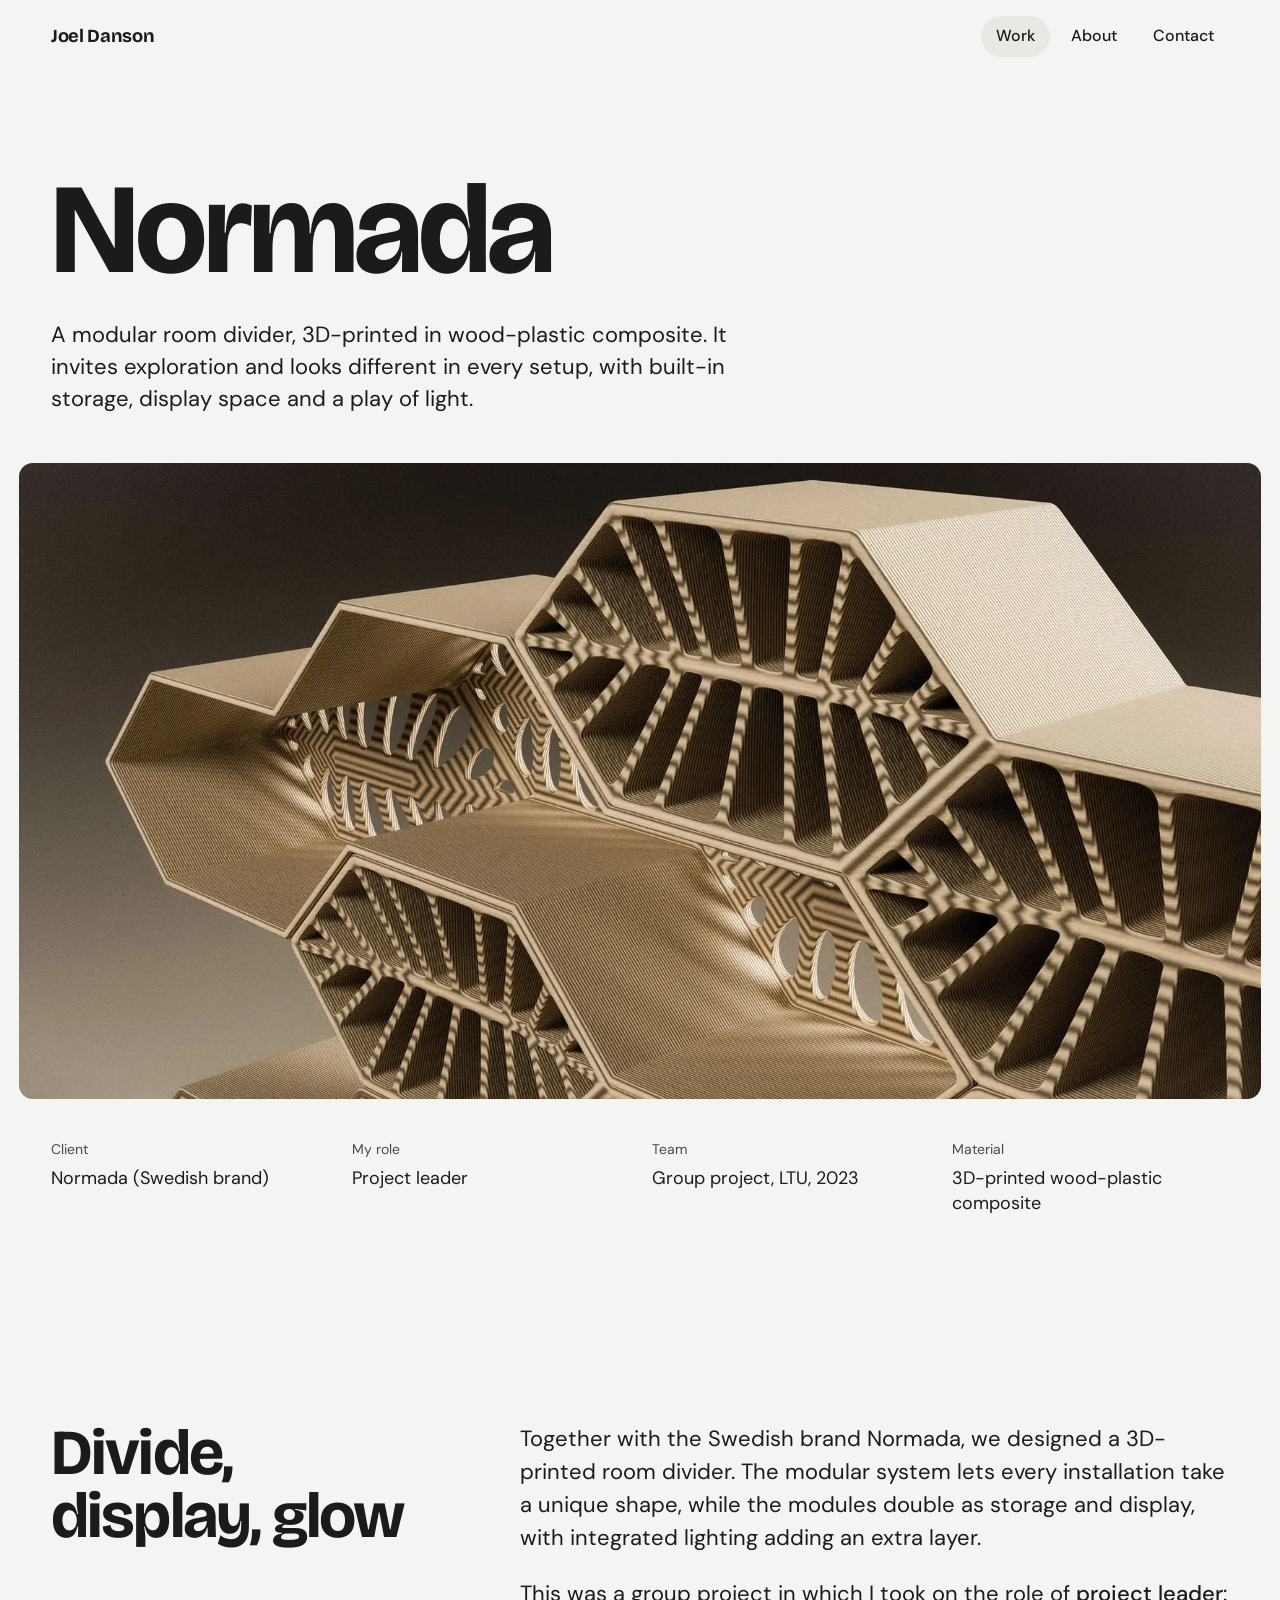
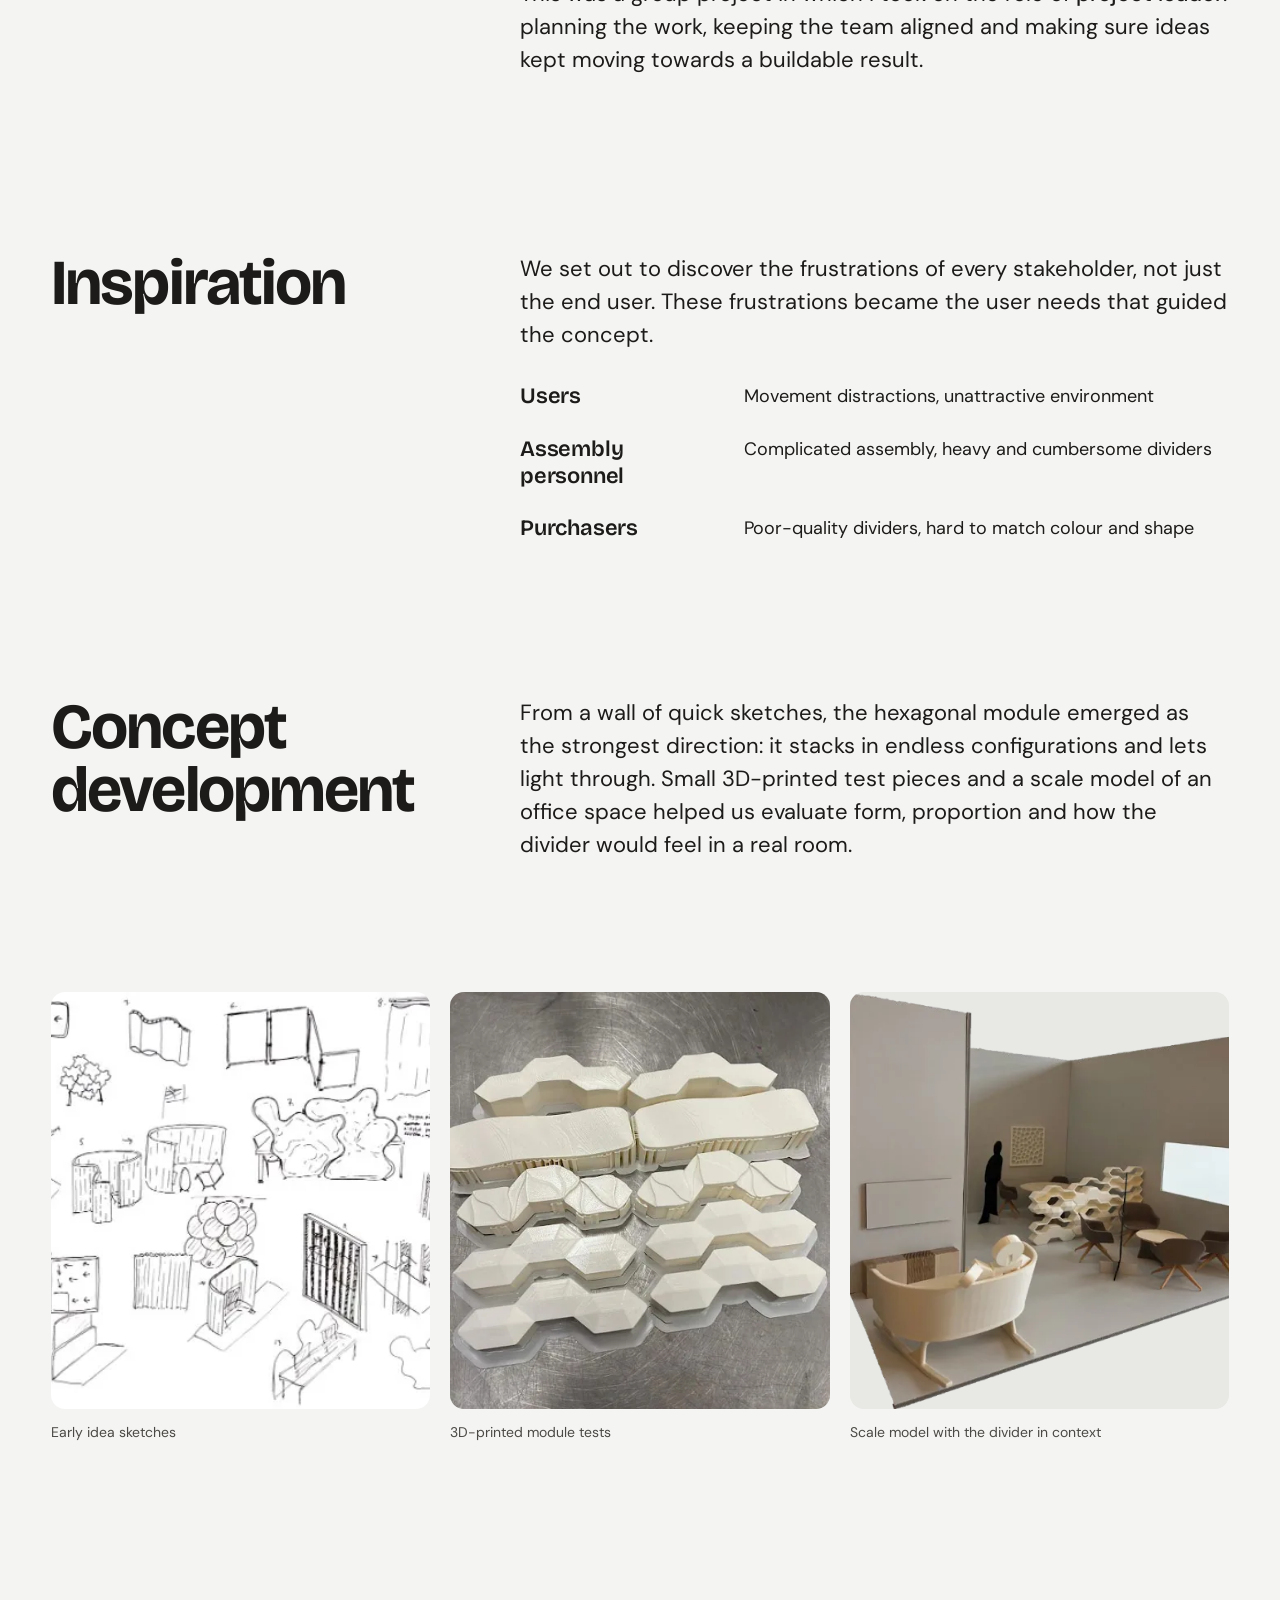
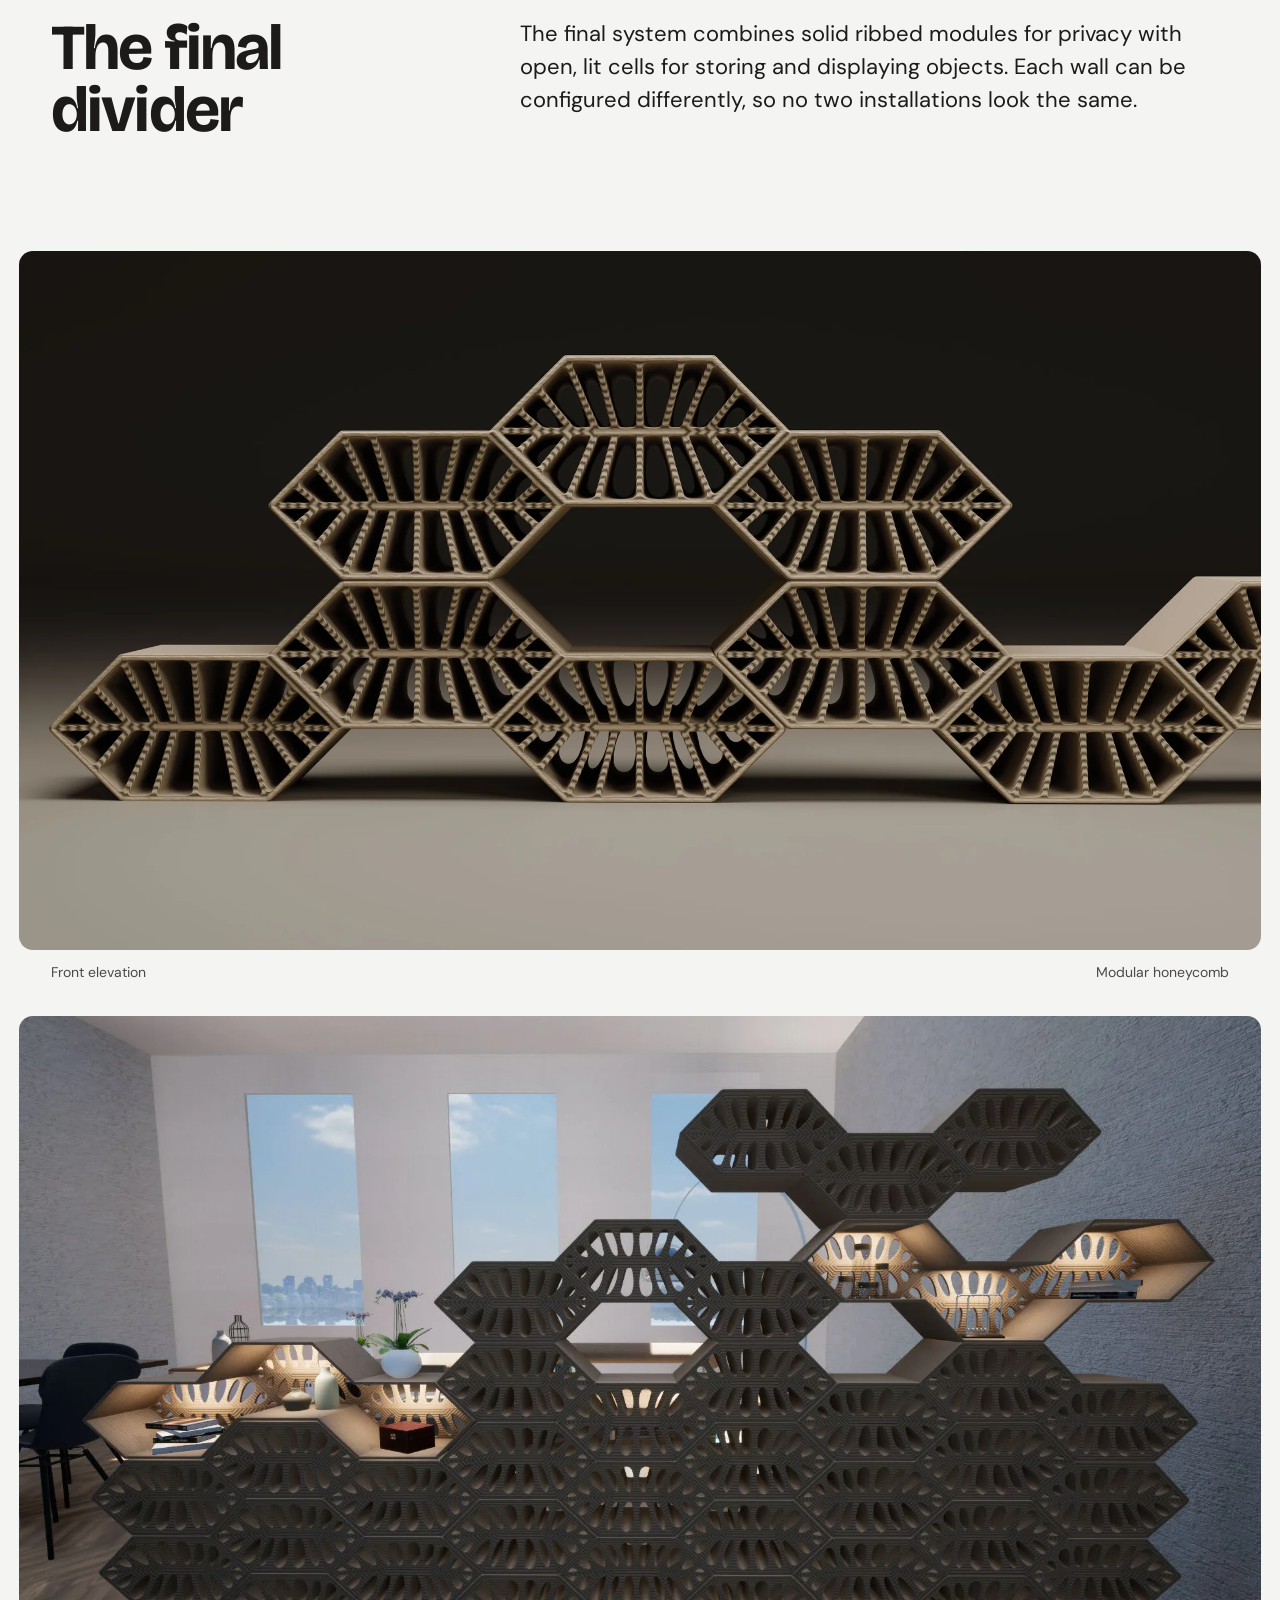
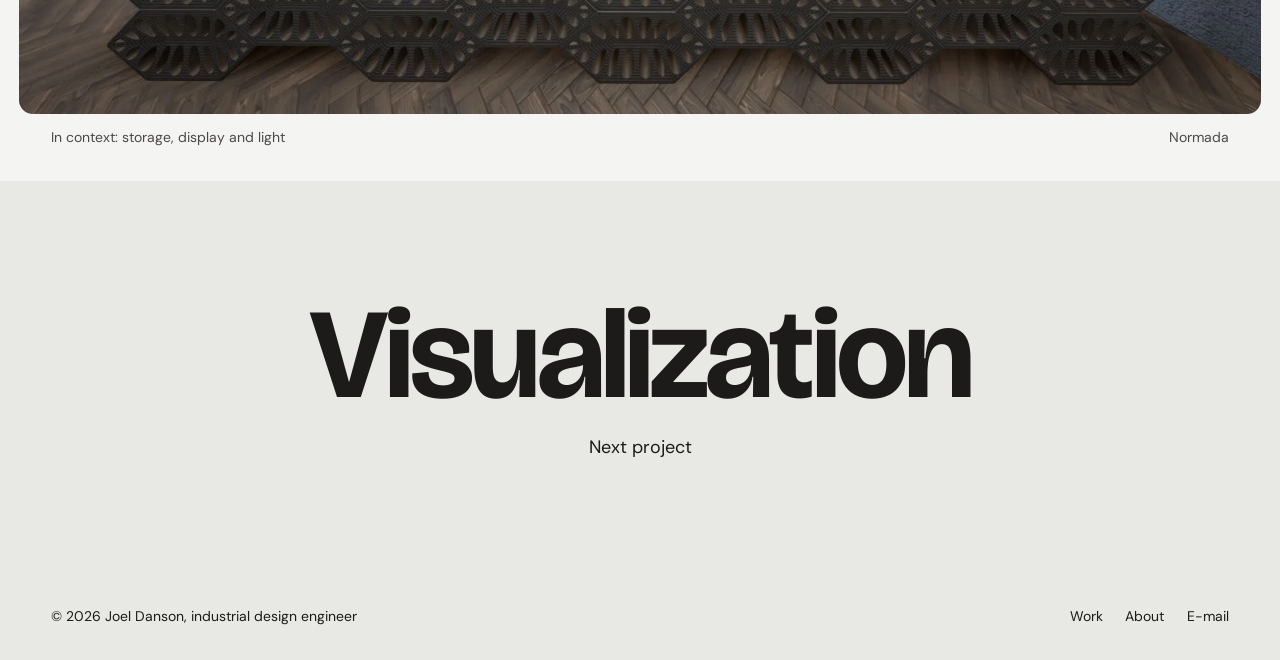
==== commit bd791912: "New hero: the lamp lights the name - "Joel Danson" is now the title, lit by one flat orange beam fro" ====
--- a/normada.html
+++ b/normada.html
@@ -35,13 +35,12 @@
   <main id="main">
     <section class="case-hero">
       <div class="wrap">
-        <a class="back" href="index.html#work">All projects</a>
         <h1>Normada</h1>
         <p class="lede">A modular room divider, 3D-printed in wood-plastic composite. It invites exploration and looks different in every setup, with built-in storage, display space and a play of light.</p>
       </div>
     </section>
 
-    <div class="case-cover">
+    <div class="case-cover reveal">
       <div class="case-cover__img">
         <img data-parallax src="assets/img/normada-hero.webp" width="1800" height="1013" alt="Close-up render of the hexagonal 3D-printed room divider modules with ribbed inner structure">
       </div>
--- a/assets/css/styles.css
+++ b/assets/css/styles.css
@@ -114,33 +114,39 @@
 @media (hover: hover) { .btn:hover { background: var(--orange); color: var(--ink); } }
 
 /* ---------- Hero ---------- */
-.hero { position: relative; min-height: 100svh; display: flex; align-items: center; padding-block: 7rem 4rem; overflow: hidden; }
-.hero__grid { position: relative; display: grid; grid-template-columns: minmax(0, .9fr) minmax(0, 1.4fr); align-items: center; gap: 2rem; }
-.hero__lamp { position: relative; z-index: 2; width: min(100%, 520px); justify-self: start; margin-left: calc(var(--pad) * -1.2); }
-/* mirrored so the shade points at the headline */
+.hero { position: relative; min-height: 100svh; display: flex; align-items: center; padding-block: 6rem 4rem; overflow: hidden; }
+.hero__grid { position: relative; display: grid; grid-template-columns: minmax(0, .8fr) minmax(0, 1.2fr); align-items: center; gap: 2rem; }
+.hero__lamp { position: relative; z-index: 2; width: min(100%, 500px); justify-self: start; }
+/* mirrored so the shade points at the name */
 .hero__lamp img { position: relative; z-index: 2; width: 100%; transform: scaleX(-1); }
 .beam {
-  --angle: 12deg;
+  --angle: -4deg;
   position: absolute; z-index: 1; left: 61%; top: 39%;
   width: 260vw; height: 130vw;
   transform-origin: 0 50%;
   transform: translateY(-50%) rotate(var(--angle));
   background: var(--orange);
-  opacity: .9;
-  clip-path: polygon(0 48.6%, 100% 18%, 100% 82%, 0 51.4%);
+  clip-path: polygon(0 48.6%, 100% 8%, 100% 92%, 0 51.4%);
   pointer-events: none;
   transition: transform 1.2s var(--ease);
 }
-.hero__text { position: relative; z-index: 3; }
-.hero__name { font-size: var(--fs-lead); margin-bottom: .6rem; }
-.hero__title { font-size: var(--fs-display); }
-.hero__sub { margin: 2rem 0 2.4rem; max-width: 34ch; font-size: var(--fs-lead); line-height: 1.45; }
+.hero__text { position: relative; z-index: 3; padding-top: 4vw; }
+.hero__title { font-size: clamp(4rem, 13vw, 12.5rem); line-height: .86; letter-spacing: -.045em; }
+.hero__role { font-family: var(--f-display); font-weight: 600; font-size: var(--fs-h3); letter-spacing: -.02em; margin-top: 1.6rem; }
+.hero__sub { margin: 1rem 0 2.2rem; max-width: 40ch; }
+
+@media (min-width: 901px) and (max-width: 1200px) { .beam { --angle: -7deg; } }
 
 @media (max-width: 900px) {
-  .hero { flex-direction: column; align-items: stretch; min-height: auto; padding-top: 6rem; }
+  .hero { flex-direction: column; align-items: stretch; min-height: auto; padding-top: 5.5rem; }
   .hero__grid { grid-template-columns: 1fr; gap: 0; }
-  .hero__lamp { width: min(68vw, 360px); margin-left: -2rem; margin-bottom: -2rem; }
-  .beam { top: 30%; --angle: 26deg; }
+  .hero__lamp { width: min(62vw, 330px); margin-bottom: -1rem; }
+  .beam { top: 36%; --angle: 66deg; clip-path: polygon(0 48.6%, 100% 40%, 100% 60%, 0 51.4%); }
+  /* on narrow screens the light lands on the name and stops at its baseline */
+  .hero__more { position: relative; background: var(--paper); margin: 0 calc(var(--pad) * -1) -4rem; padding: .1px var(--pad) 4rem; }
+  .hero__text { padding-top: 0; }
+  .hero__title { font-size: clamp(4rem, 22vw, 7.5rem); }
+  .hero__role { font-size: var(--fs-lead); }
 }
 
 /* ---------- Sections ---------- */
@@ -158,7 +164,7 @@
 .project--half .project__media { aspect-ratio: 4 / 3.4; }
 .project__media img { width: 100%; height: 100%; object-fit: cover; transition: transform 1.1s var(--ease); }
 .project__info { padding-top: 1.2rem; display: grid; gap: .45rem; }
-.project__meta { font-size: var(--fs-small); color: var(--ink-2); }
+.project__meta { font-size: var(--fs-small); color: var(--ink-2); margin-top: .2rem; }
 .project__title { text-decoration: underline; text-decoration-color: transparent; text-decoration-thickness: 2px; text-underline-offset: .15em; transition: text-decoration-color .2s ease; }
 .project__desc { max-width: 52ch; }
 @media (hover: hover) {
@@ -222,7 +228,6 @@
 .case-hero { padding-top: clamp(7rem, 14vw, 10rem); padding-bottom: clamp(2rem, 4vw, 3rem); }
 .case-hero h1 { font-size: var(--fs-display); margin-top: .5rem; }
 .case-hero .lede { margin-top: 1.6rem; }
-.back { display: inline-block; font-size: var(--fs-small); margin-bottom: 1.5rem; text-decoration: underline; text-underline-offset: .2em; }
 
 .case-cover { padding-inline: clamp(.5rem, 1.5vw, 1.25rem); }
 .case-cover__img { border-radius: var(--radius); overflow: hidden; aspect-ratio: 16 / 8.2; background: var(--paper-2); }
@@ -238,6 +243,7 @@
 .chapter__body > p { font-size: var(--fs-lead); line-height: 1.5; margin: 0 0 1.4rem; max-width: 56ch; }
 .chapter__body strong { font-weight: 500; }
 @media (max-width: 860px) { .chapter { grid-template-columns: 1fr; } .chapter__label { position: static; } }
+@media (max-width: 600px) { .chapter__body > p, .about__text p, .lede { font-size: var(--fs-body); } }
 
 .quotes { list-style: none; margin: 2.2rem 0 0; padding: 0; display: grid; grid-template-columns: repeat(2, minmax(0, 1fr)); gap: 2rem clamp(1.5rem, 3vw, 3rem); }
 .quotes blockquote { margin: 0; font-family: var(--f-display); font-weight: 500; font-size: var(--fs-lead); line-height: 1.3; letter-spacing: -.01em; }
@@ -253,7 +259,7 @@
 .caption { font-size: var(--fs-small); color: var(--ink-2); margin-top: .8rem; }
 .caption--split { display: flex; justify-content: space-between; gap: 1rem; }
 
-.sketches { display: grid; grid-template-columns: repeat(12, minmax(0, 1fr)); gap: 1.25rem; margin-block: 2rem; align-items: end; }
+.sketches { display: grid; grid-template-columns: repeat(12, minmax(0, 1fr)); gap: 1.25rem; margin-block: 2rem clamp(4rem, 9vw, 6rem); align-items: end; }
 .sketches figure:nth-child(1) { grid-column: 1 / span 6; }
 .sketches figure:nth-child(2) { grid-column: 7 / span 6; }
 .sketches--three figure:nth-child(1) { grid-column: 1 / span 4; }
@@ -276,7 +282,7 @@
 @media (hover: hover) { .next:hover { background: var(--orange); } }
 
 /* ---------- Visualization gallery ---------- */
-.gallery { columns: 3 320px; column-gap: 1.25rem; }
+.gallery { columns: 3 320px; column-gap: 1.25rem; margin-bottom: clamp(4rem, 9vw, 7rem); }
 .gallery__item { break-inside: avoid; margin-bottom: 2rem; display: block; width: 100%; text-align: left; }
 .gallery__item img, .gallery__item video { width: 100%; border-radius: var(--radius); background: var(--paper-2); }
 button.gallery__item { cursor: zoom-in; }
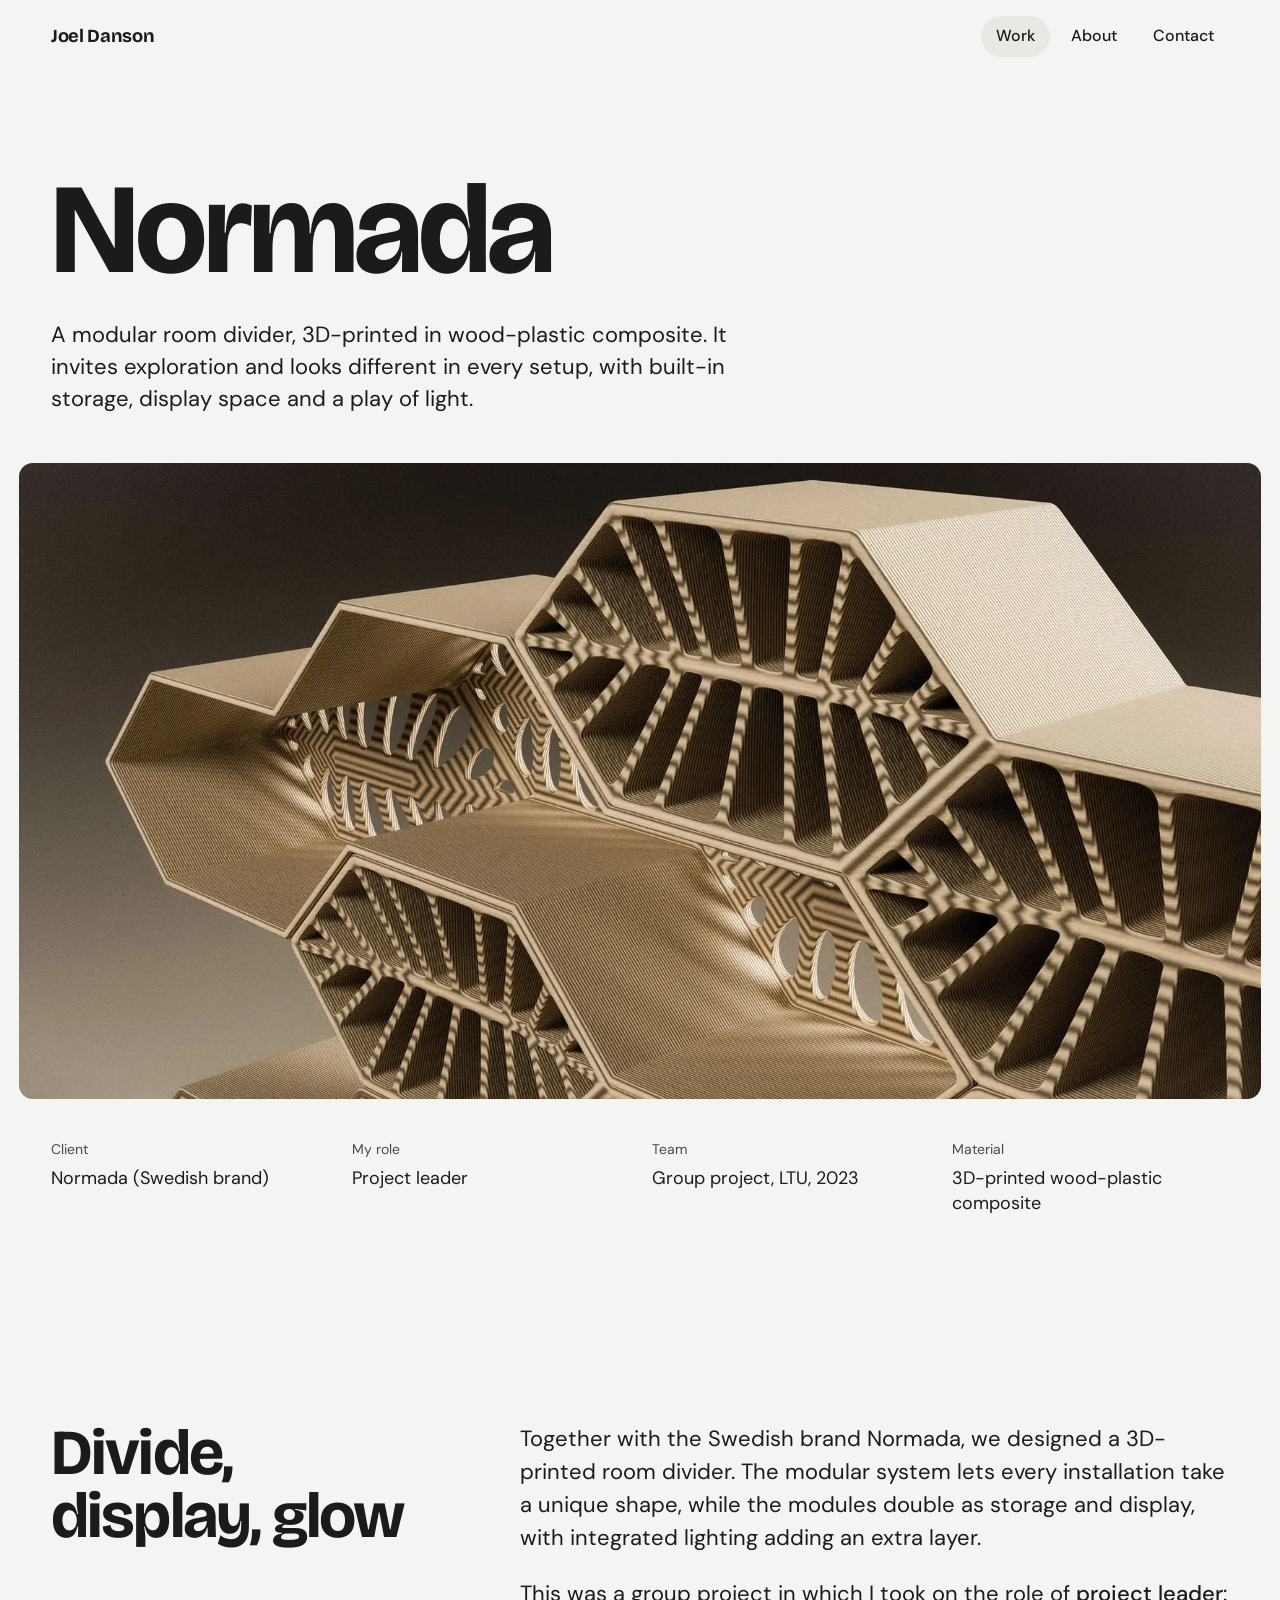
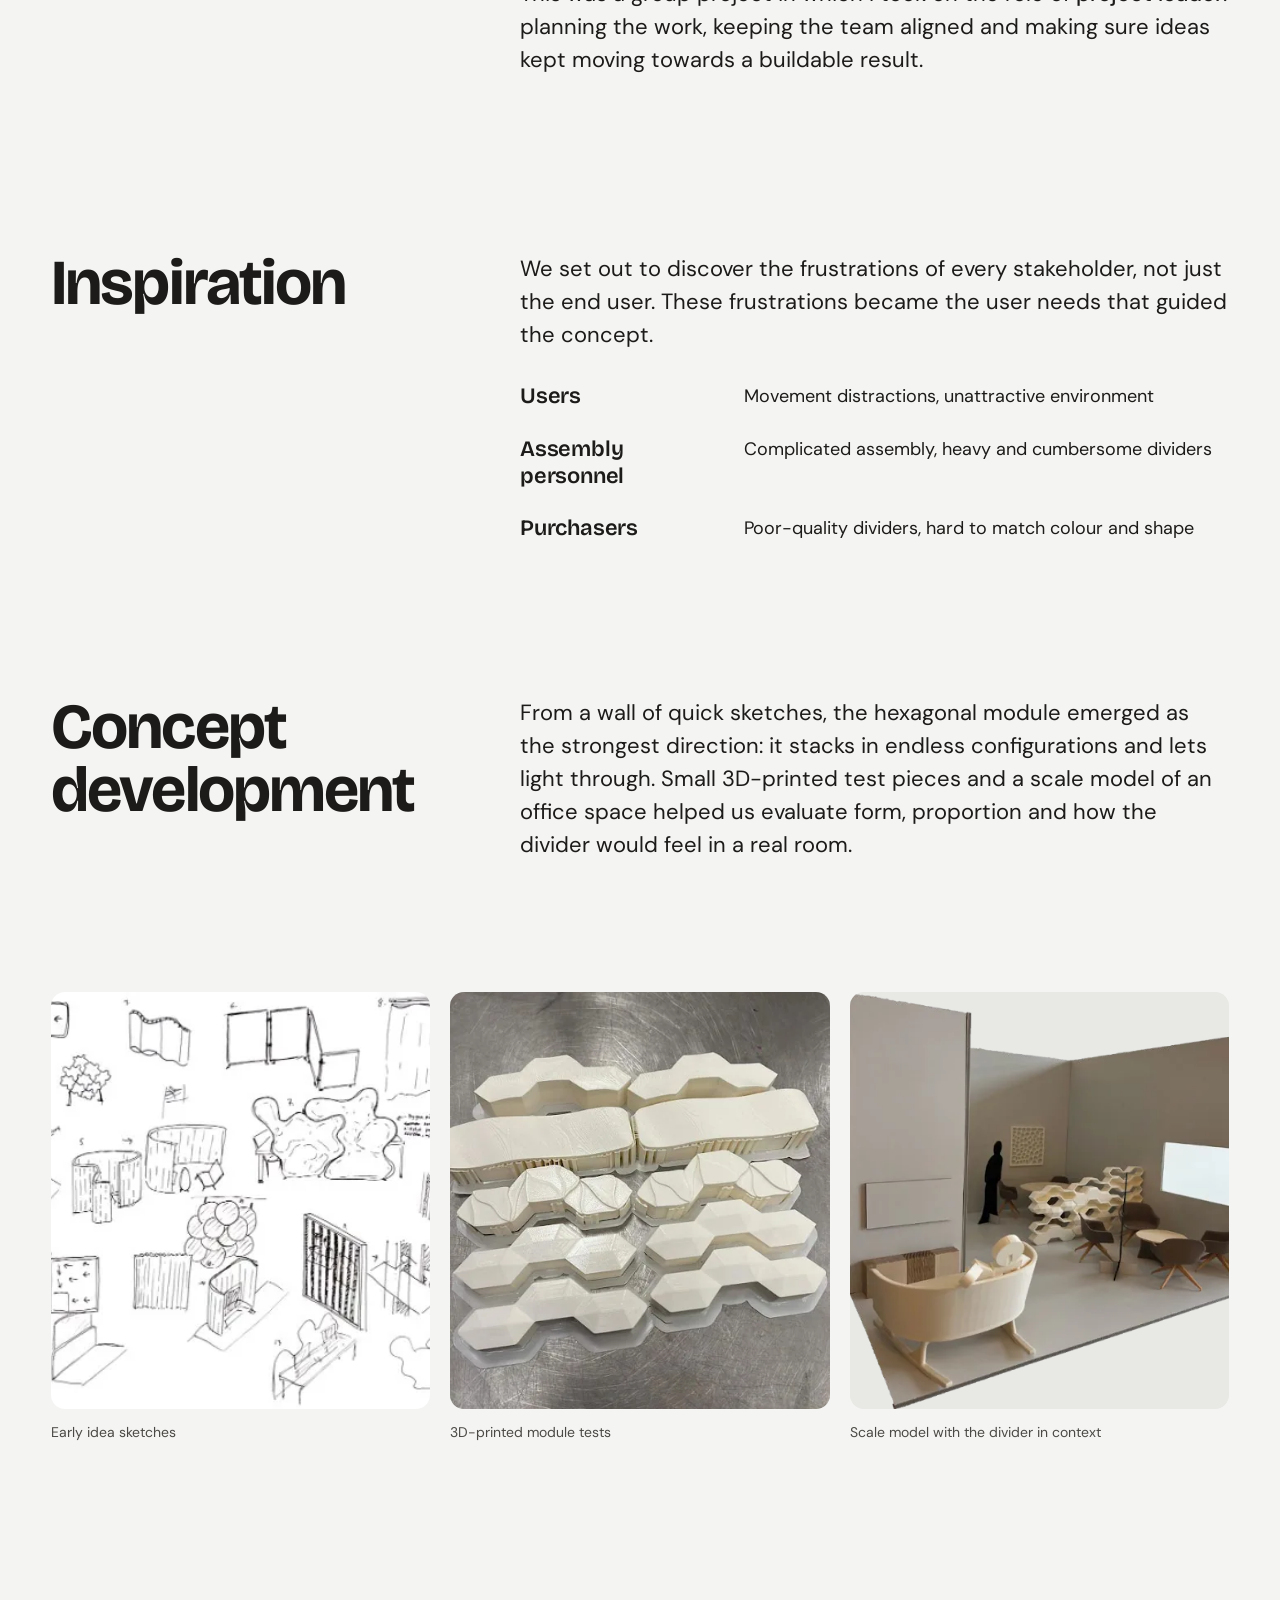
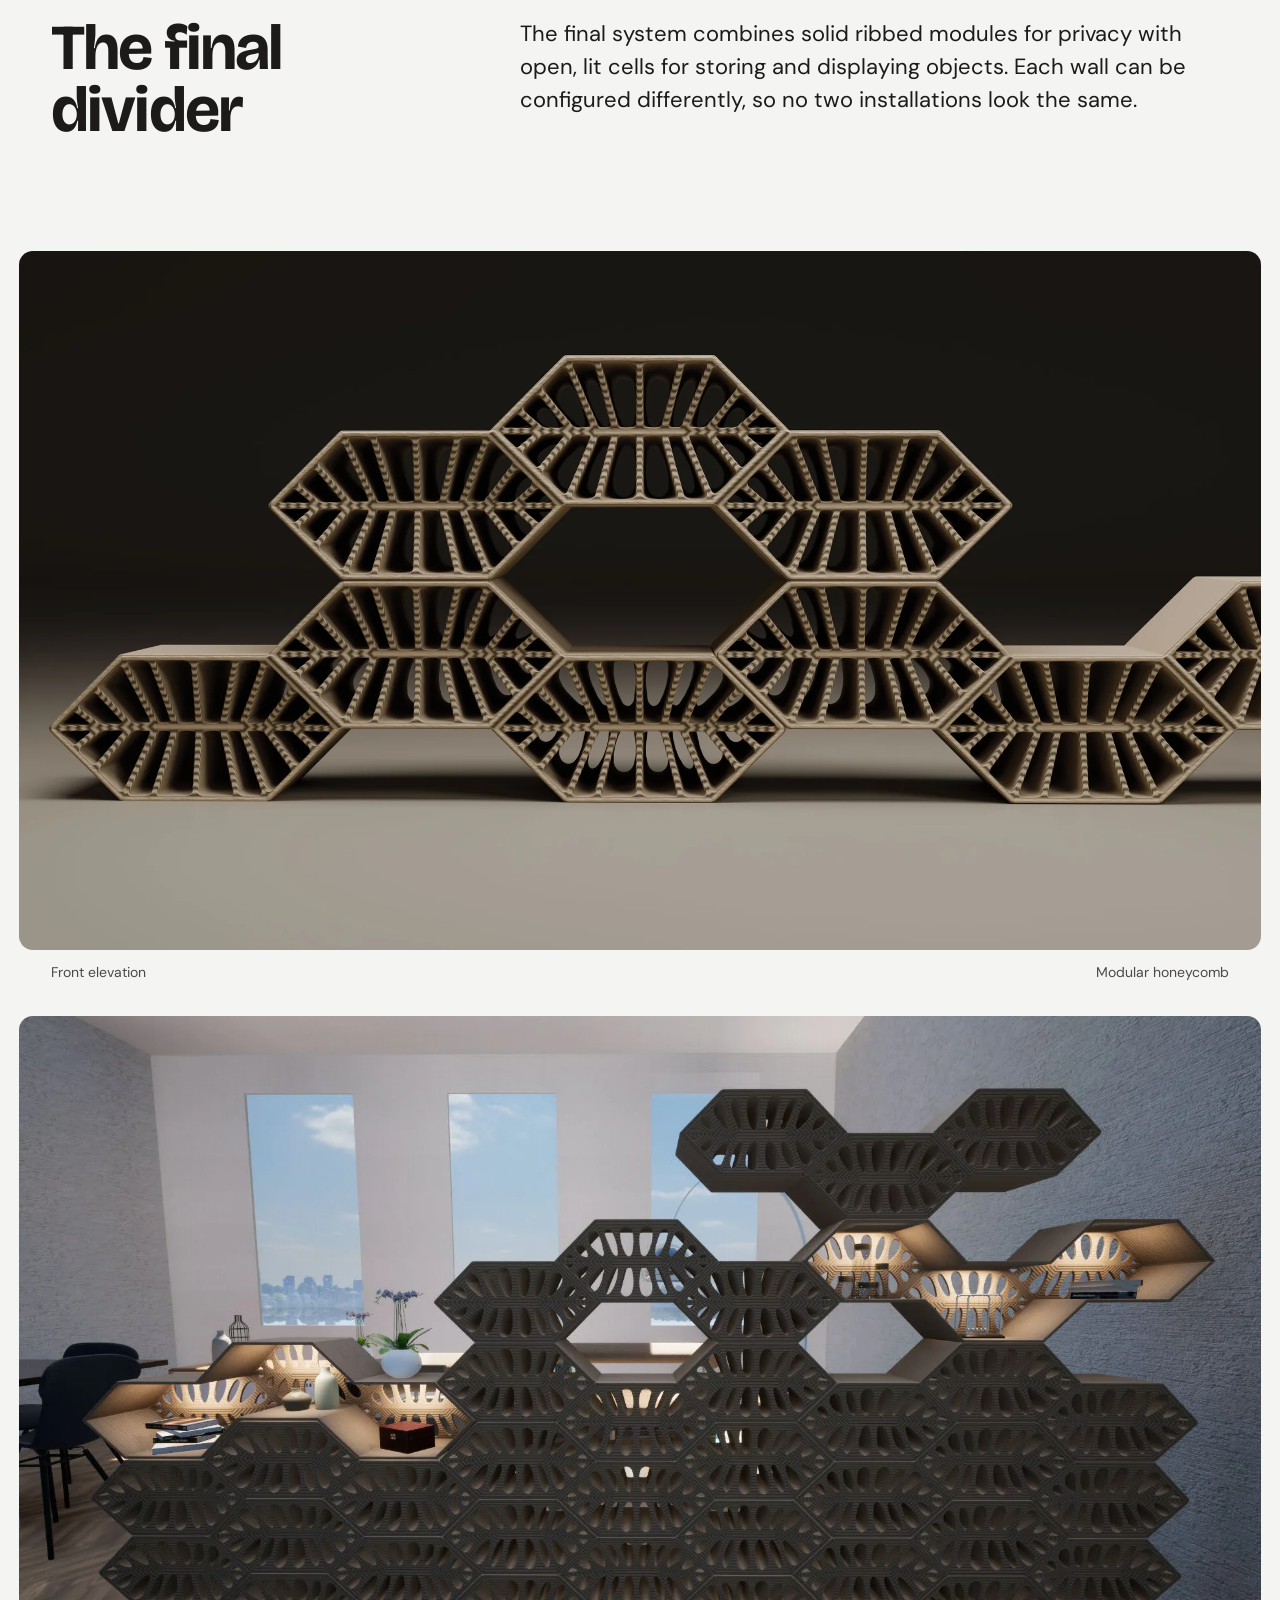
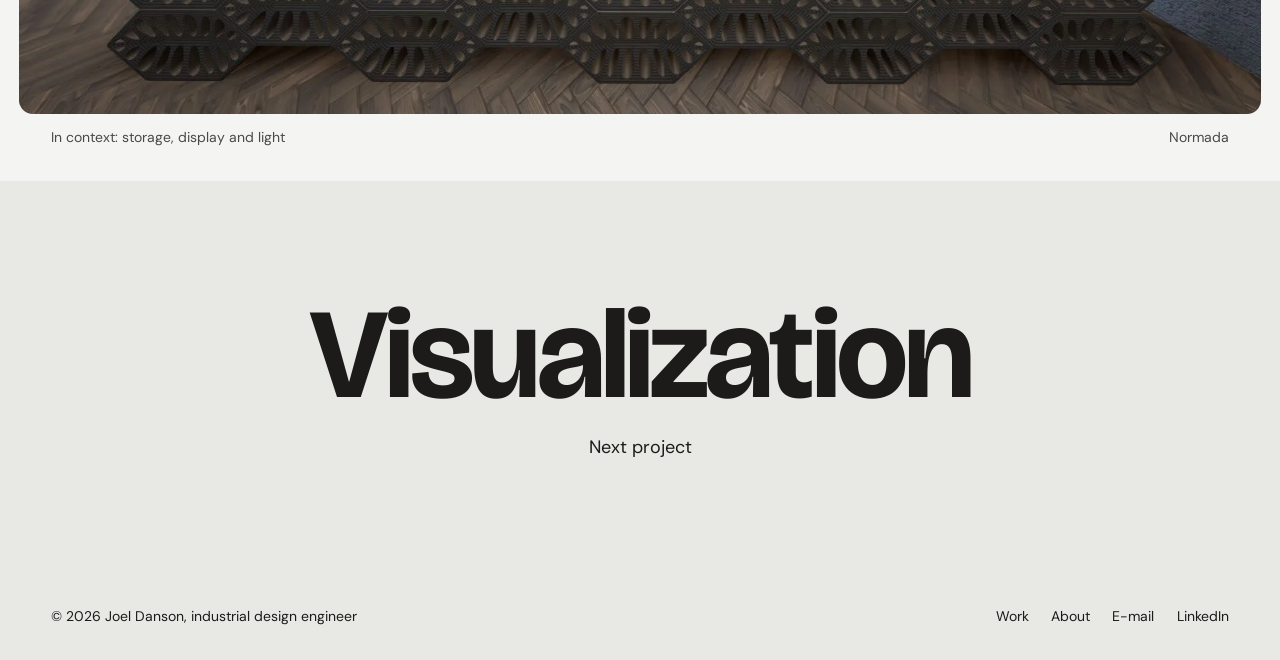
==== commit 383e13ab: "Ready to publish: share images, LinkedIn, 404 page - 1200x630 JPG share images (og-vingen, og-normad" ====
--- a/normada.html
+++ b/normada.html
@@ -8,7 +8,11 @@
   <meta name="theme-color" content="#f4f4f2">
   <meta property="og:title" content="Normada, 3D-printed room divider | Joel Danson">
   <meta property="og:description" content="A modular room divider 3D-printed in wood-plastic composite.">
-  <meta property="og:image" content="https://joeldanson.com/assets/img/normada-hero.webp">
+  <meta property="og:image" content="https://joeldanson.com/assets/img/og-normada.jpg">
+  <meta property="og:image:width" content="1200">
+  <meta property="og:image:height" content="630">
+  <meta property="og:image:alt" content="Close-up of the 3D-printed hexagonal Normada room divider">
+  <meta name="twitter:card" content="summary_large_image">
   <meta property="og:url" content="https://joeldanson.com/normada.html">
   <meta property="og:type" content="article">
   <link rel="icon" href="assets/favicon.svg" type="image/svg+xml">
@@ -127,6 +131,7 @@
         <a href="index.html#work">Work</a>
         <a href="index.html#about">About</a>
         <a href="mailto:joel.o.danson@gmail.com">E-mail</a>
+        <a href="https://www.linkedin.com/in/joel-danson-b27b8b195/" target="_blank" rel="noopener">LinkedIn</a>
       </nav>
     </div>
   </footer>
--- a/assets/css/styles.css
+++ b/assets/css/styles.css
@@ -113,40 +113,40 @@
 .btn:active { transform: scale(.97); }
 @media (hover: hover) { .btn:hover { background: var(--orange); color: var(--ink); } }
 
-/* ---------- Hero ---------- */
-.hero { position: relative; min-height: 100svh; display: flex; align-items: center; padding-block: 6rem 4rem; overflow: hidden; }
-.hero__grid { position: relative; display: grid; grid-template-columns: minmax(0, .8fr) minmax(0, 1.2fr); align-items: center; gap: 2rem; }
-.hero__lamp { position: relative; z-index: 2; width: min(100%, 500px); justify-self: start; }
-/* mirrored so the shade points at the name */
-.hero__lamp img { position: relative; z-index: 2; width: 100%; transform: scaleX(-1); }
-.beam {
-  --angle: -4deg;
-  position: absolute; z-index: 1; left: 61%; top: 39%;
-  width: 260vw; height: 130vw;
-  transform-origin: 0 50%;
-  transform: translateY(-50%) rotate(var(--angle));
-  background: var(--orange);
-  clip-path: polygon(0 48.6%, 100% 8%, 100% 92%, 0 51.4%);
-  pointer-events: none;
-  transition: transform 1.2s var(--ease);
-}
-.hero__text { position: relative; z-index: 3; padding-top: 4vw; }
-.hero__title { font-size: clamp(4rem, 13vw, 12.5rem); line-height: .86; letter-spacing: -.045em; }
+/* ---------- Hero: scrolling turns the watch ---------- */
+.hero { position: relative; }
+.hero__stage { min-height: 100svh; display: grid; grid-template-columns: minmax(0, 1.1fr) minmax(0, .9fr); align-items: center; gap: clamp(2rem, 5vw, 5rem); padding-block: 6rem 3rem; }
+.js .hero.is-scrub { height: 190svh; }
+.js .hero.is-scrub .hero__stage { position: sticky; top: 0; height: 100svh; min-height: 0; }
+.hero__title { font-size: clamp(4rem, 12vw, 11.5rem); line-height: .86; letter-spacing: -.045em; }
 .hero__role { font-family: var(--f-display); font-weight: 600; font-size: var(--fs-h3); letter-spacing: -.02em; margin-top: 1.6rem; }
 .hero__sub { margin: 1rem 0 2.2rem; max-width: 40ch; }
-
-@media (min-width: 901px) and (max-width: 1200px) { .beam { --angle: -7deg; } }
-
+.hero__watch { justify-self: end; width: 100%; max-width: 560px; height: min(78svh, 700px); border-radius: var(--radius); overflow: hidden; background: #dfe4e9; }
+.hero__watch video { width: 100%; height: 100%; object-fit: cover; object-position: 50% 42%; }
+
+/* Phones and small tablets: the film's own grey becomes the first screen,
+   the watch turns once on load and the name sits underneath it. */
 @media (max-width: 900px) {
-  .hero { flex-direction: column; align-items: stretch; min-height: auto; padding-top: 5.5rem; }
-  .hero__grid { grid-template-columns: 1fr; gap: 0; }
-  .hero__lamp { width: min(62vw, 330px); margin-bottom: -1rem; }
-  .beam { top: 36%; --angle: 66deg; clip-path: polygon(0 48.6%, 100% 40%, 100% 60%, 0 51.4%); }
-  /* on narrow screens the light lands on the name and stops at its baseline */
-  .hero__more { position: relative; background: var(--paper); margin: 0 calc(var(--pad) * -1) -4rem; padding: .1px var(--pad) 4rem; }
-  .hero__text { padding-top: 0; }
-  .hero__title { font-size: clamp(4rem, 22vw, 7.5rem); }
-  .hero__role { font-size: var(--fs-lead); }
+  .hero { background: #e4e8ed; }
+  .hero__stage { position: relative; display: block; min-height: 100svh; padding: 0; max-width: none; }
+  .hero__watch { position: absolute; inset: 0 0 auto 0; width: 100%; max-width: none; height: auto; border-radius: 0; background: none; overflow: hidden; }
+  .hero__watch video {
+    display: block; width: auto; height: min(177.8vw, 74svh); max-width: 100%; margin: -3svh auto 0; object-fit: contain;
+    /* soften the film's edges into the background so no frame shows; a mask, not a visible gradient */
+    -webkit-mask-image: linear-gradient(to right, transparent, #000 14%, #000 86%, transparent), linear-gradient(to bottom, #000 78%, transparent); /* taste-skill-ignore */
+    -webkit-mask-composite: source-in;
+    mask-image: linear-gradient(to right, transparent, #000 14%, #000 86%, transparent), linear-gradient(to bottom, #000 78%, transparent); /* taste-skill-ignore */
+    mask-composite: intersect;
+  }
+  .hero__text { position: absolute; left: var(--pad); right: var(--pad); bottom: 1.5rem; z-index: 2; }
+  .hero__title { font-size: clamp(3.5rem, 19vw, 7rem); }
+  .hero__role { font-size: var(--fs-lead); margin-top: .8rem; }
+  .hero__sub { display: none; }
+  .hero__text .btn { margin-top: 1.2rem; }
+}
+@media (max-width: 900px) and (max-height: 720px) {
+  .hero__watch video { height: 64svh; }
+  .hero__title { font-size: 15vw; }
 }
 
 /* ---------- Sections ---------- */
@@ -186,7 +186,14 @@
 .about__grid { display: grid; grid-template-columns: minmax(0, 1fr) minmax(0, 1.15fr); gap: clamp(2.5rem, 6vw, 6rem); align-items: center; }
 .about__photo { max-width: 470px; justify-self: center; }
 .about__photo img { border-radius: var(--radius); }
-.about__hi { font-size: var(--fs-display); margin-bottom: 1.6rem; }
+.about__hi { position: relative; display: inline-block; font-size: var(--fs-display); margin-bottom: 1.9rem; }
+/* traced from the underline under "Formgivning" in the Vingen sketches */
+.scribble { position: absolute; left: -2%; bottom: -.04em; width: 112%; height: auto; overflow: visible; }
+.scribble path { fill: none; stroke: var(--orange); stroke-width: 5; stroke-linecap: round; stroke-linejoin: round; }
+@media (prefers-reduced-motion: no-preference) {
+  .js .scribble path { stroke-dasharray: 1; stroke-dashoffset: 1; transition: stroke-dashoffset .9s cubic-bezier(.65, 0, .35, 1) .2s; }
+  .js .scribble.is-visible path { stroke-dashoffset: 0; }
+}
 .about__text p { font-size: var(--fs-lead); line-height: 1.5; margin: 0 0 1.1rem; max-width: 44ch; }
 .about__text strong { font-weight: 500; color: var(--orange); }
 .about__text .about__hobbies { font-size: var(--fs-body); color: var(--night-2); margin-top: 1.6rem; }
@@ -212,12 +219,8 @@
 }
 @media (hover: hover) { .contact__mail:hover { text-decoration-color: var(--orange); } }
 .contact__actions { display: flex; justify-content: center; align-items: center; flex-wrap: wrap; gap: 1rem 2rem; margin-top: 2.6rem; }
-.copy-toast {
-  position: fixed; left: 50%; bottom: 2rem; z-index: 90; transform: translate(-50%, 150%);
-  background: var(--ink); color: var(--paper); padding: .8rem 1.2rem; border-radius: 999px;
-  opacity: 0; visibility: hidden; transition: transform .45s var(--ease), opacity .3s ease, visibility .3s ease;
-}
-.copy-toast.is-on { transform: translate(-50%, 0); opacity: 1; visibility: visible; }
+.btn--copy { min-width: 9.5rem; justify-content: center; }
+.btn--copy.is-copied { background: var(--orange); color: var(--ink); }
 
 .footer { background: var(--paper-2); padding-block: 2rem; font-size: var(--fs-small); }
 .footer__inner { display: flex; justify-content: space-between; align-items: center; flex-wrap: wrap; gap: 1rem; }
@@ -312,3 +315,24 @@
 @media (prefers-reduced-motion: reduce) {
   *, *::before, *::after { transition-duration: .001ms !important; scroll-behavior: auto !important; }
 }
+
+/* ---------- 404: the lamp is off until someone switches it on ---------- */
+.lost { min-height: 100svh; display: grid; grid-template-columns: minmax(0, .8fr) minmax(0, 1.2fr); align-items: center; gap: 2rem; padding: 6rem max(var(--pad), calc((100vw - var(--max)) / 2 + var(--pad))) 4rem; overflow: hidden; }
+.lost__lamp { position: relative; width: min(100%, 460px); padding: 0; cursor: pointer; }
+.lost__lamp img { position: relative; z-index: 2; width: 100%; transform: scaleX(-1); filter: saturate(.35) brightness(.92); transition: filter .25s ease; }
+.lost__lamp[aria-pressed="true"] img { filter: none; }
+.lost__beam {
+  position: absolute; z-index: 1; left: 61%; top: 39%; width: 260vw; height: 130vw;
+  transform-origin: 0 50%; transform: translateY(-50%) rotate(-4deg);
+  background: var(--orange); clip-path: polygon(0 48.6%, 100% 8%, 100% 92%, 0 51.4%);
+  opacity: 0; transition: opacity .2s ease; pointer-events: none;
+}
+.lost__lamp[aria-pressed="true"] .lost__beam { opacity: 1; }
+.lost__text { position: relative; z-index: 3; }
+.lost__text h1 { font-size: var(--fs-display); line-height: .9; }
+.lost__text p { font-size: var(--fs-lead); margin: 1.4rem 0 2.2rem; max-width: 32ch; }
+@media (max-width: 900px) {
+  .lost { grid-template-columns: 1fr; align-content: start; padding-top: 5.5rem; }
+  .lost__lamp { width: min(62vw, 320px); }
+  .lost__beam { top: 36%; transform: translateY(-50%) rotate(62deg); clip-path: polygon(0 48.6%, 100% 40%, 100% 60%, 0 51.4%); }
+}
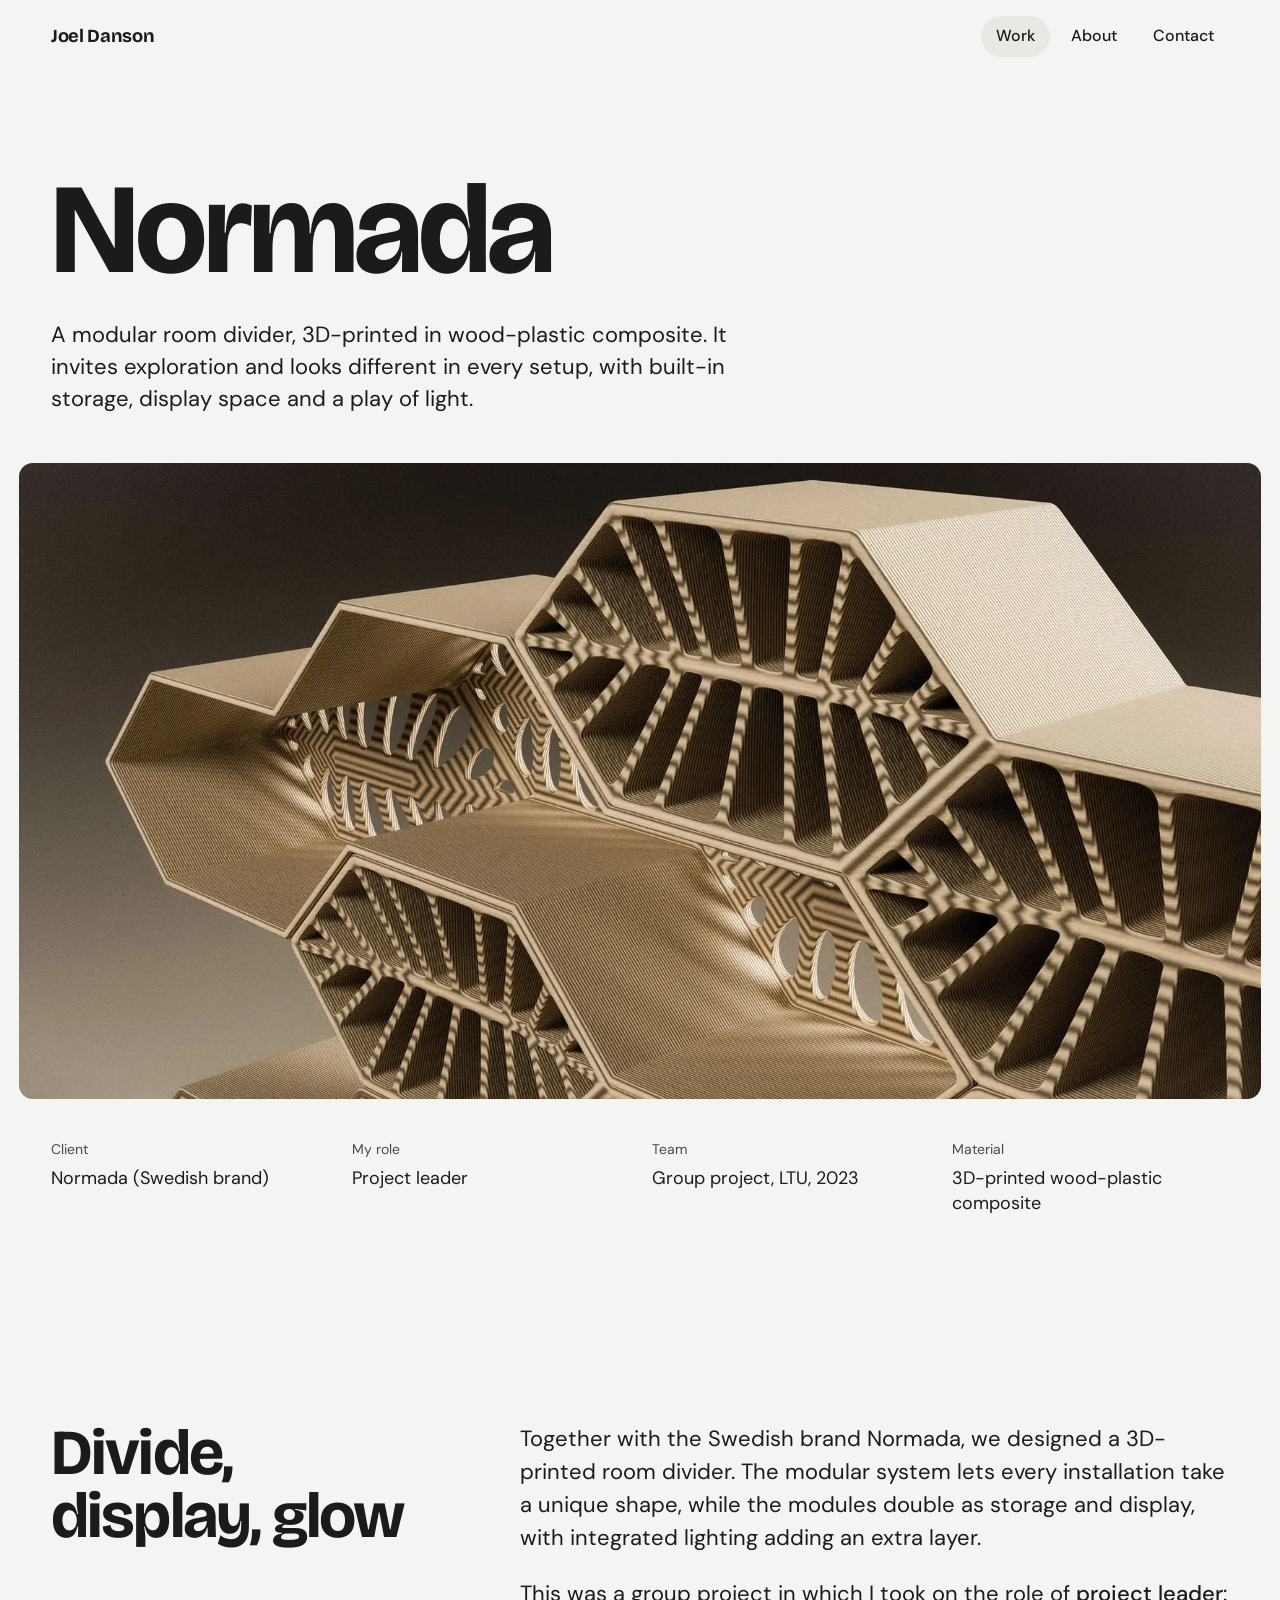
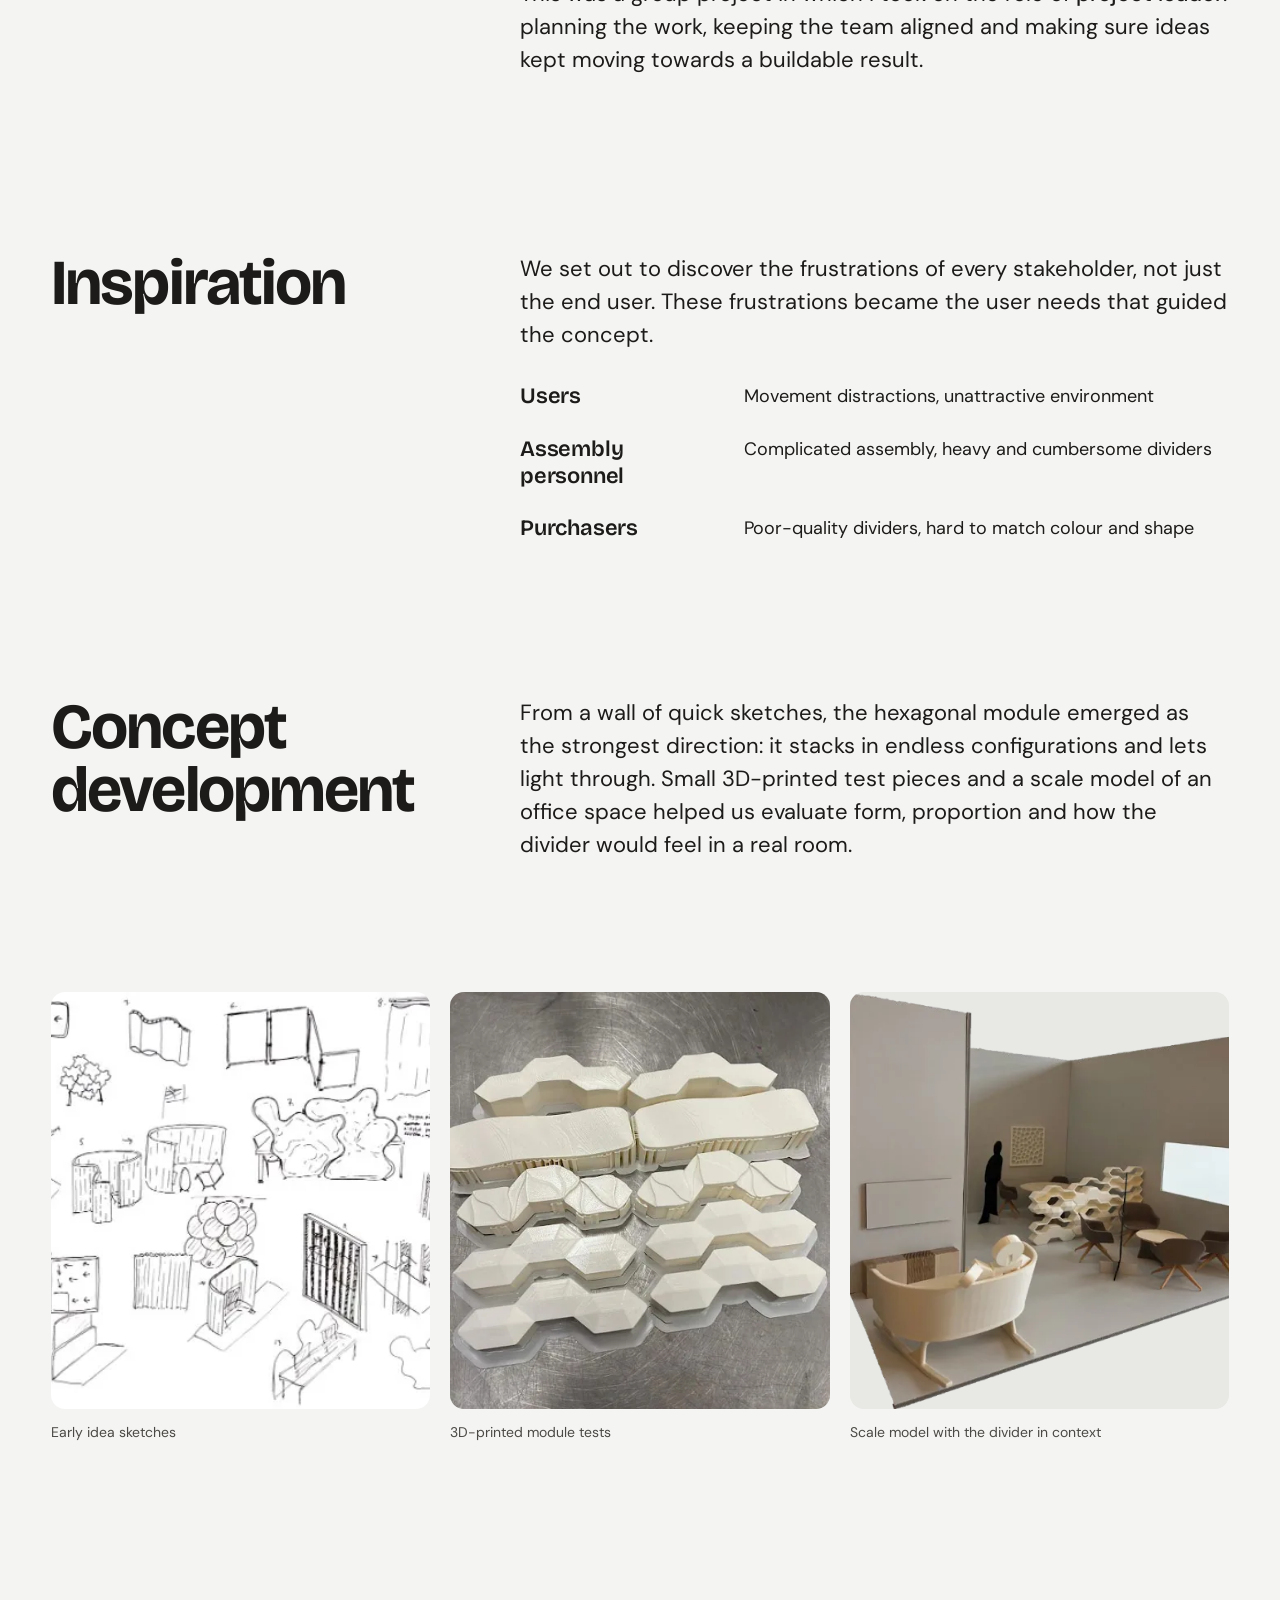
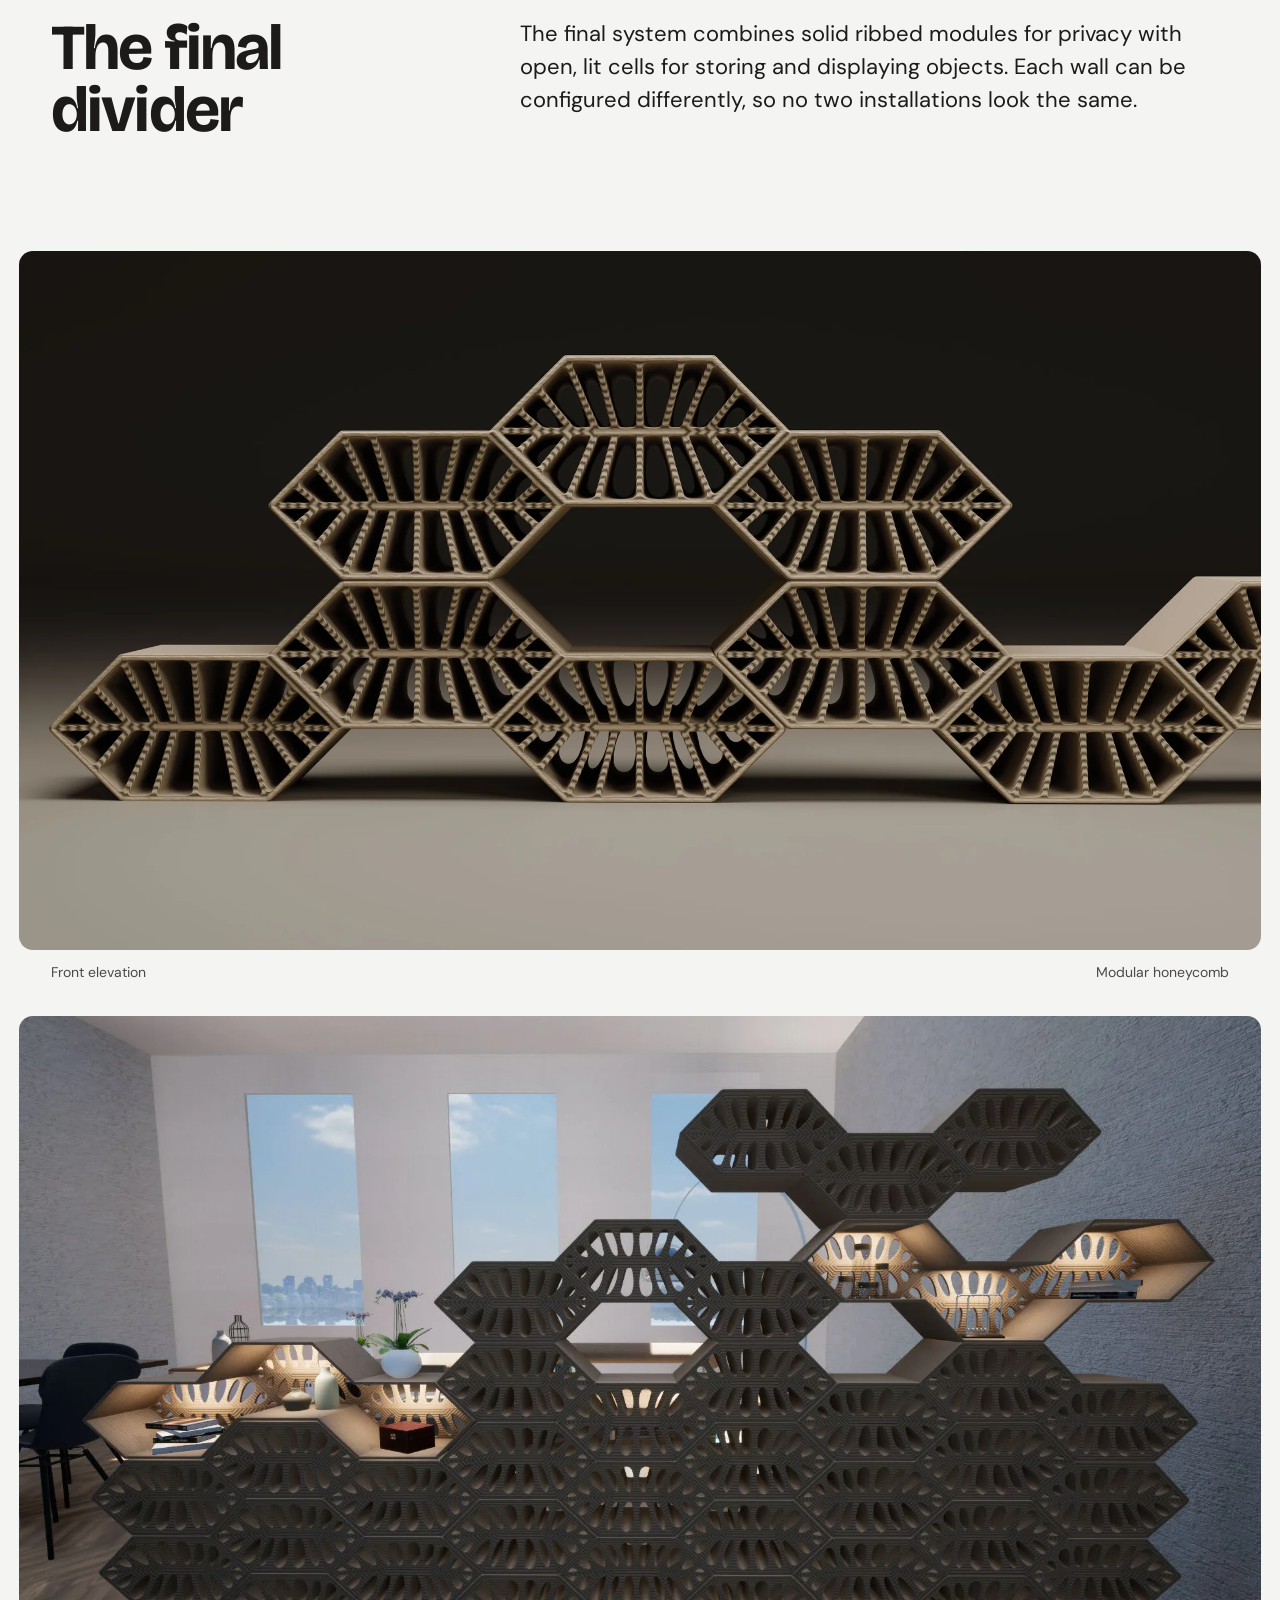
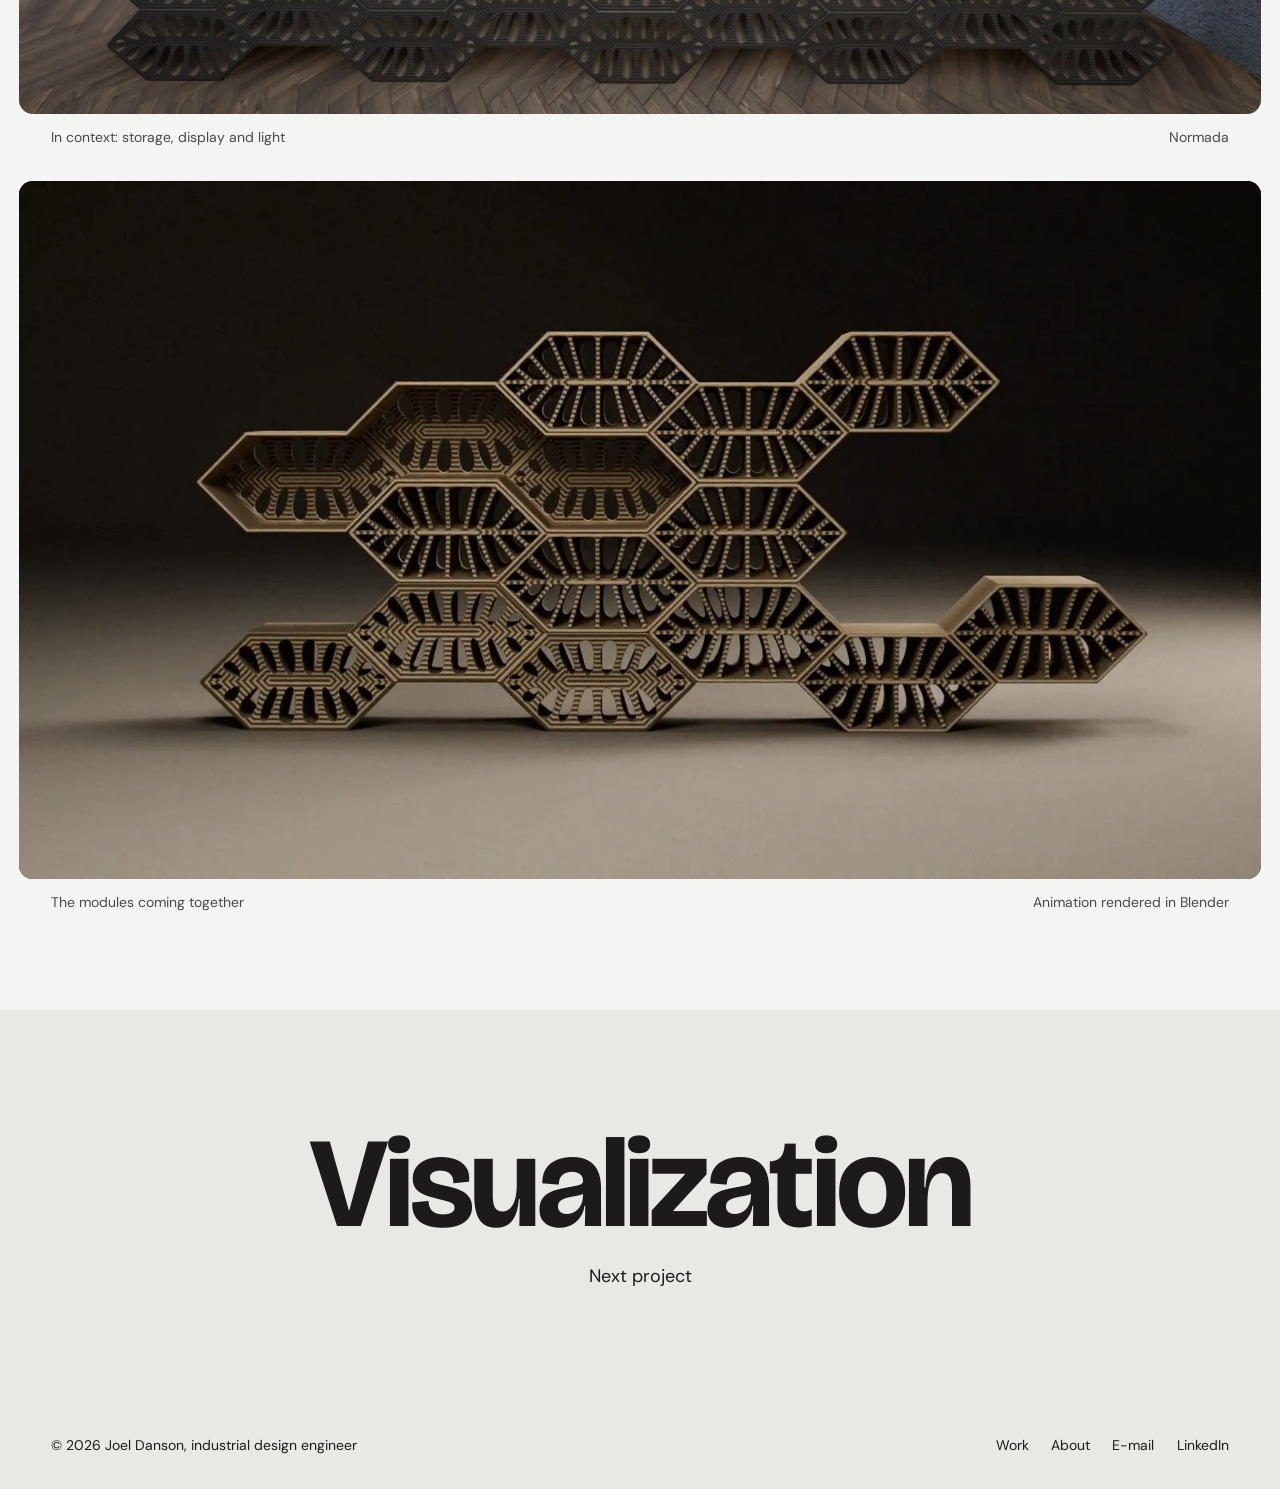
==== commit bd561da5: "Normada: add the module animation at the bottom of the page - Blender animation of the modules stack" ====
--- a/normada.html
+++ b/normada.html
@@ -118,6 +118,13 @@
       <figcaption class="caption caption--split"><span>In context: storage, display and light</span><span>Normada</span></figcaption>
     </figure>
 
+    <figure class="full full--video reveal">
+      <video autoplay muted loop playsinline preload="metadata" poster="assets/img/normada-anim-poster.webp" width="1600" height="900" aria-label="Animation: hexagonal modules appear one by one and stack up into the complete room divider">
+        <source src="assets/img/normada-anim.mp4" type="video/mp4">
+      </video>
+      <figcaption class="caption caption--split"><span>The modules coming together</span><span>Animation rendered in Blender</span></figcaption>
+    </figure>
+
     <a class="next" href="visualization.html">
       <h2>Visualization</h2>
       <p>Next project</p>
--- a/assets/css/styles.css
+++ b/assets/css/styles.css
@@ -271,11 +271,43 @@
 .sketches--three img { width: 100%; aspect-ratio: 4 / 4.4; object-fit: cover; border-radius: var(--radius); background: var(--paper-2); }
 @media (max-width: 760px) { .sketches figure:nth-child(n) { grid-column: 1 / -1; } }
 
+.questions { margin: 0 0 1.6rem; padding-left: 1.4rem; display: grid; gap: .6rem; font-size: var(--fs-lead); line-height: 1.4; max-width: 52ch; }
+.questions li::marker { color: var(--ink-2); font-weight: 500; }
+.chapter__body > .after-list { margin-top: 2.4rem; }
+.features { margin: 0; padding-left: 1.2rem; display: grid; gap: .7rem; max-width: 56ch; }
+.features li::marker { color: var(--orange); }
+
+.concepts { display: grid; grid-template-columns: repeat(3, minmax(0, 1fr)); gap: 1.25rem; margin-block: 0 clamp(4rem, 9vw, 6rem); }
+.concepts img { width: 100%; aspect-ratio: 1400 / 990; object-fit: contain; background: #fff; border-radius: var(--radius); }
+.concepts b, .pair b { display: block; font-family: var(--f-display); font-weight: 600; font-size: var(--fs-lead); color: var(--ink); margin-bottom: .2rem; }
+
+.pair { display: grid; grid-template-columns: repeat(2, minmax(0, 1fr)); gap: 1.25rem; align-items: end; margin-block: 0 1.5rem; }
+.pair img { width: 100%; aspect-ratio: 4 / 3.2; object-fit: contain; background: #fff; border-radius: var(--radius); }
+.proto { display: grid; grid-template-columns: repeat(3, minmax(0, 1fr)); gap: clamp(1rem, 3vw, 3rem); align-items: end; margin-block: 0 clamp(4rem, 9vw, 6rem); }
+.proto img { width: 100%; height: auto; }
+@media (max-width: 760px) { .proto { grid-template-columns: 1fr; gap: 2.5rem; } }
+.final-cad { margin: 0 0 1.5rem; }
+.final-cad img { width: 100%; background: #fff; border-radius: var(--radius); padding: clamp(1rem, 4vw, 3.5rem); }
+.cfd { display: grid; grid-template-columns: repeat(3, minmax(0, 1fr)); gap: 1.25rem; margin-block: 0 clamp(4rem, 9vw, 6rem); }
+.cfd img { width: 100%; aspect-ratio: 2 / 1.05; object-fit: cover; border-radius: var(--radius); background: var(--paper-2); }
+@media (max-width: 760px) { .concepts, .pair, .cfd { grid-template-columns: 1fr; } }
+
+.eval { margin-top: 2rem; overflow-x: auto; }
+.eval table { width: 100%; border-collapse: collapse; font-variant-numeric: tabular-nums; }
+.eval caption { text-align: left; margin-bottom: .8rem; }
+.eval th, .eval td { padding: .7rem .8rem; text-align: center; border-bottom: 1px solid rgba(28, 27, 25, .12); }
+.eval th[scope="row"], .eval thead th:first-child { text-align: left; font-weight: 500; }
+.eval thead th { font-family: var(--f-display); font-weight: 600; font-size: var(--fs-small); color: var(--ink-2); }
+.eval .win { background: rgba(255, 106, 43, .14); color: var(--ink); }
+.eval thead .win { color: var(--ink); }
+.eval tfoot th, .eval tfoot td { border-bottom: 0; font-family: var(--f-display); font-weight: 700; font-size: var(--fs-lead); }
+
 .panel { background: var(--paper-2); border-radius: var(--radius); padding: clamp(1.5rem, 5vw, 4rem); }
 .panel img { width: min(100%, 860px); margin-inline: auto; }
 
 .full { padding-inline: clamp(.5rem, 1.5vw, 1.25rem); margin-block: clamp(1rem, 3vw, 2rem); }
-.full img { width: 100%; border-radius: var(--radius); }
+.full img, .full video { display: block; width: 100%; height: auto; border-radius: var(--radius); background: #111; }
+.full--video { margin-bottom: clamp(4rem, 9vw, 6rem); }
 .full .caption { padding-inline: calc(var(--pad) - clamp(.5rem, 1.5vw, 1.25rem)); }
 @media (max-width: 760px) { .full .caption { padding-inline: 1rem; } .caption--split { flex-direction: column; gap: .15rem; } }
 
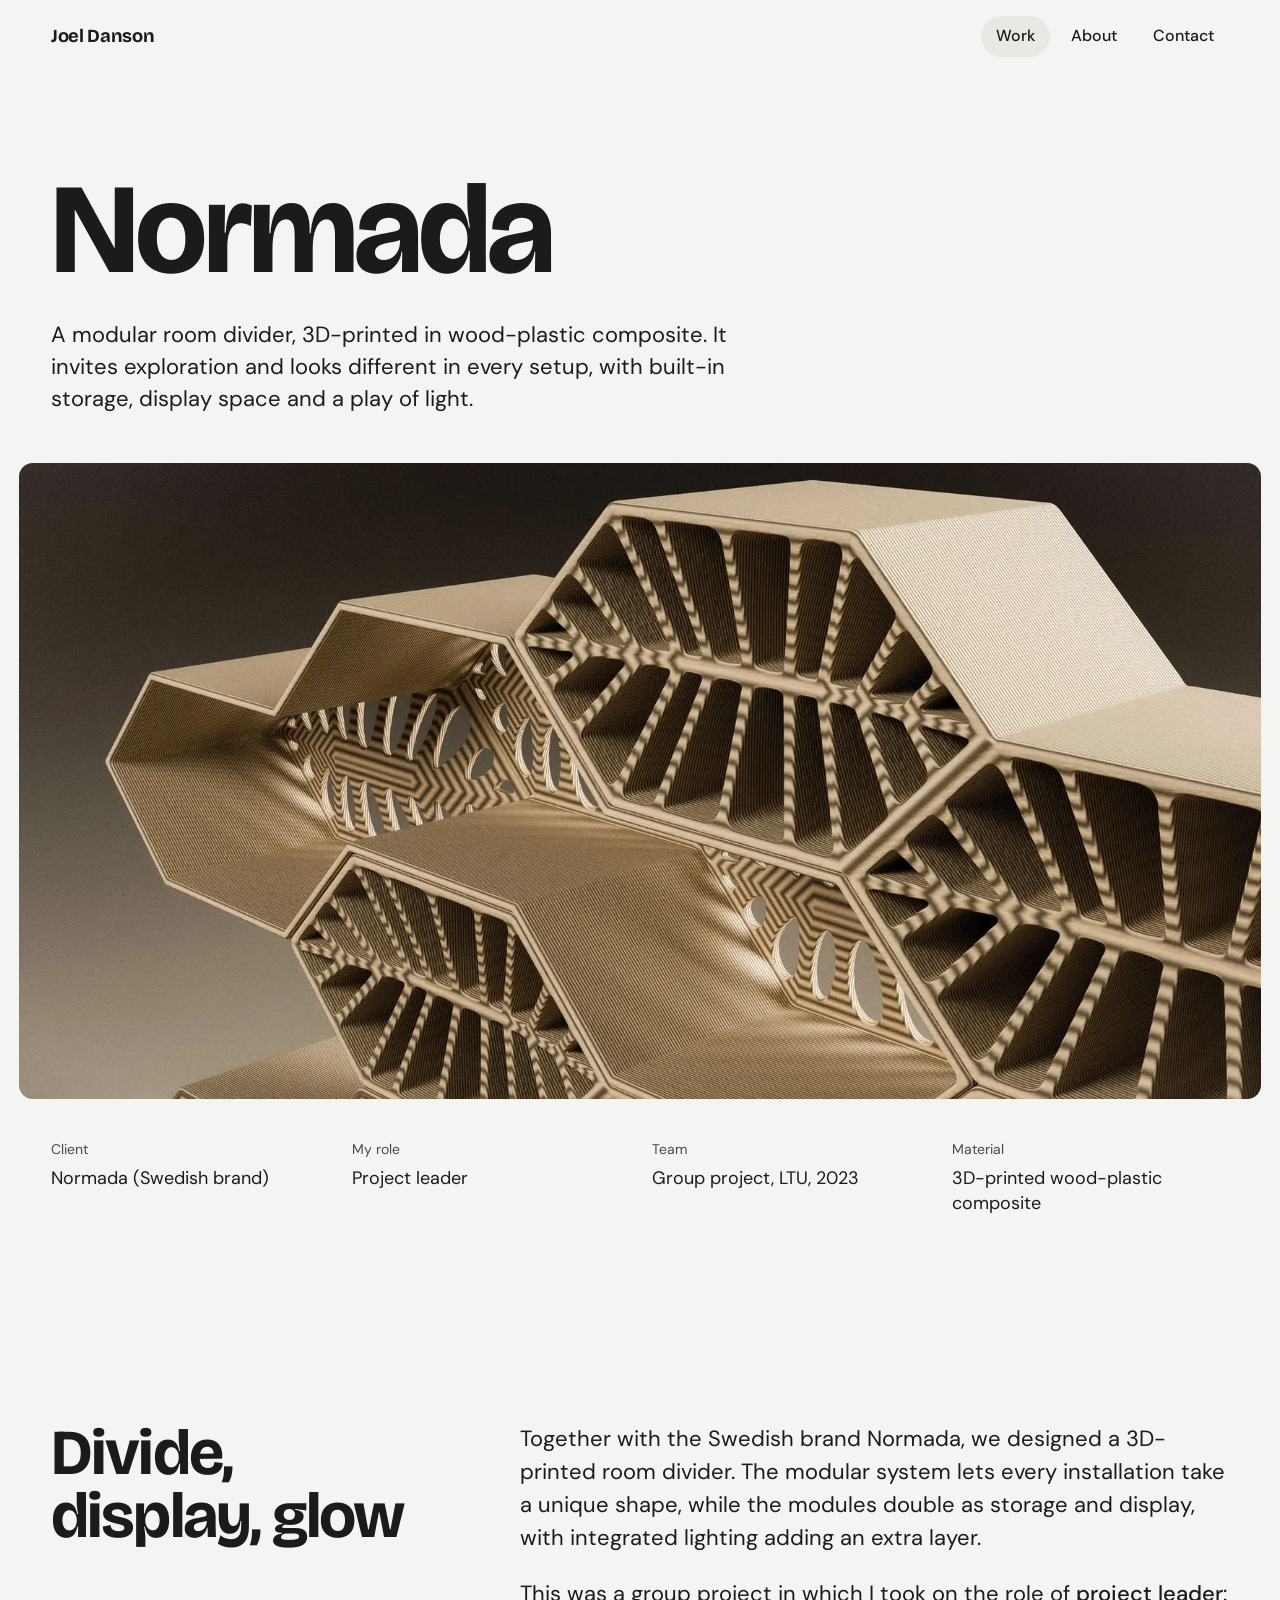
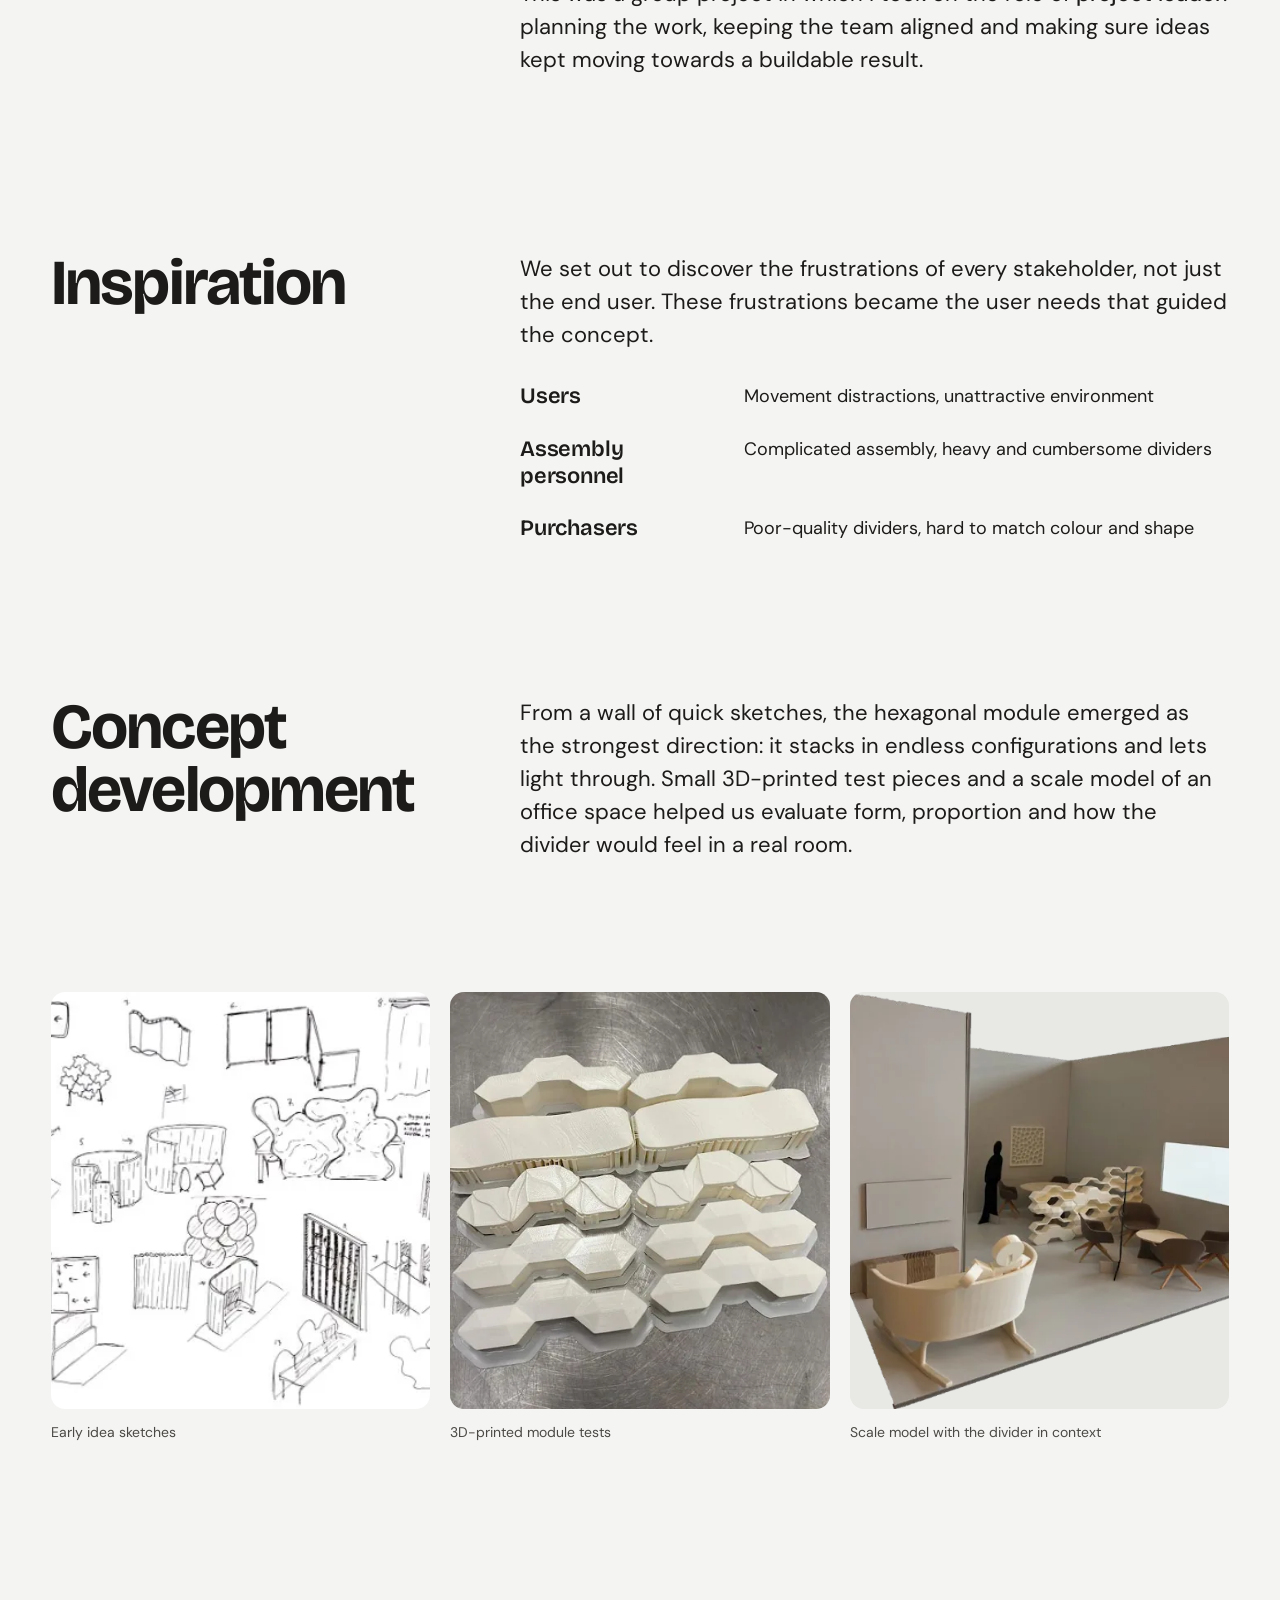
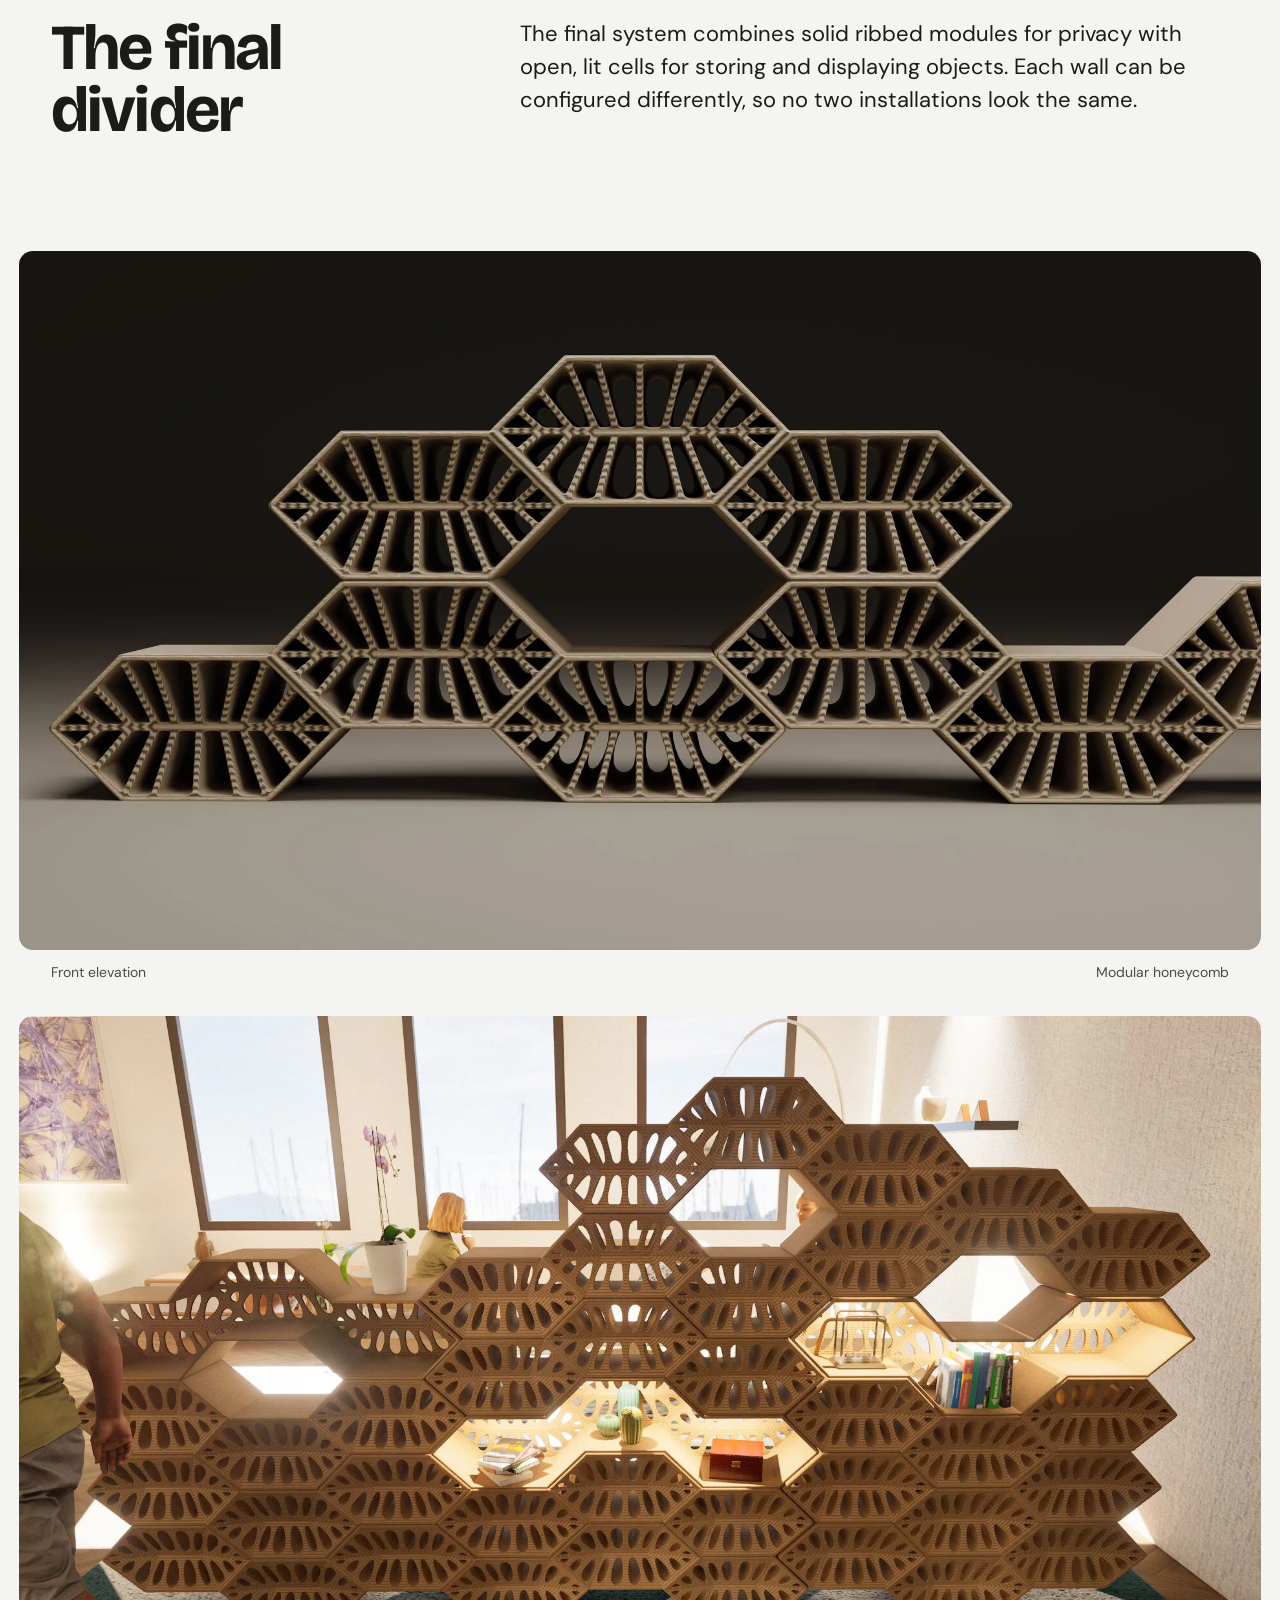
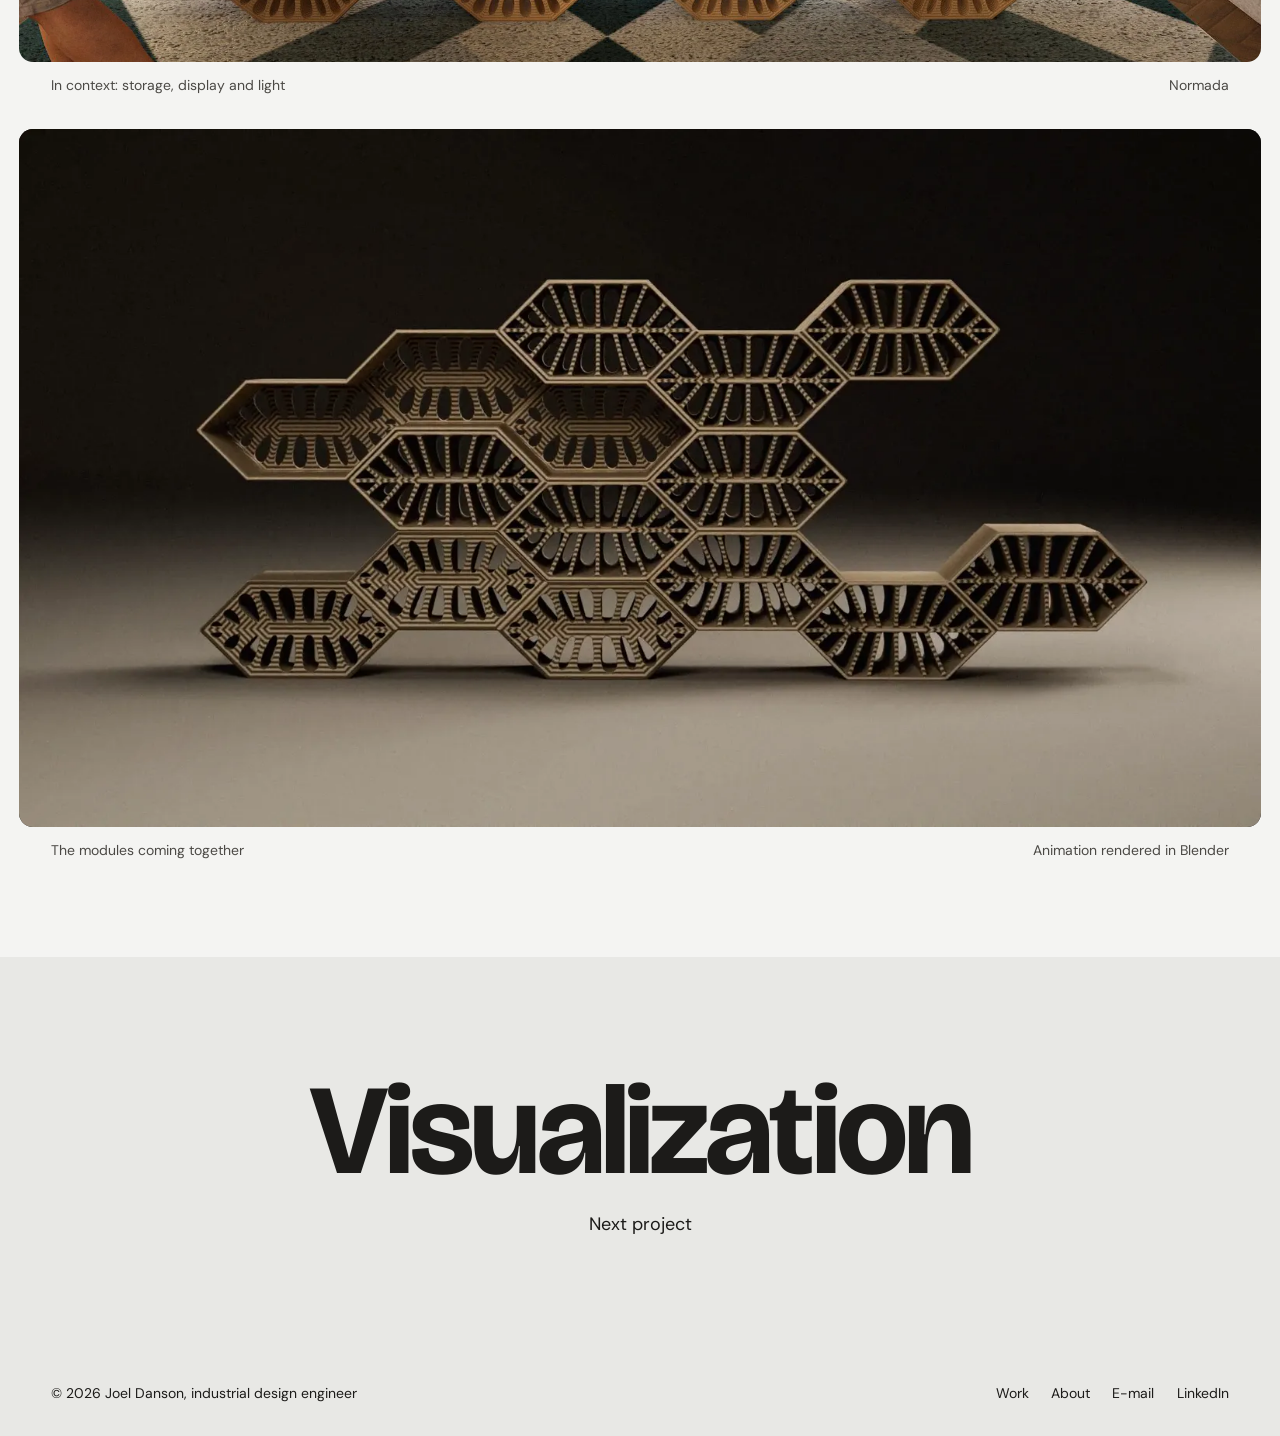
==== commit 02502afe: "Normada: new in-context render - Replaced the office interior image with the new sunlit render (1920" ====
--- a/normada.html
+++ b/normada.html
@@ -114,7 +114,7 @@
     </figure>
 
     <figure class="full reveal">
-      <img src="assets/img/normada-interior.webp" width="1920" height="1080" loading="lazy" alt="The room divider in an office interior, with lit open cells used as shelves">
+      <img src="assets/img/normada-interior.webp" width="1920" height="999" loading="lazy" alt="The wood-coloured room divider in a sunlit office, with lit open cells holding books, plants and a box, and people working behind it">
       <figcaption class="caption caption--split"><span>In context: storage, display and light</span><span>Normada</span></figcaption>
     </figure>
 
